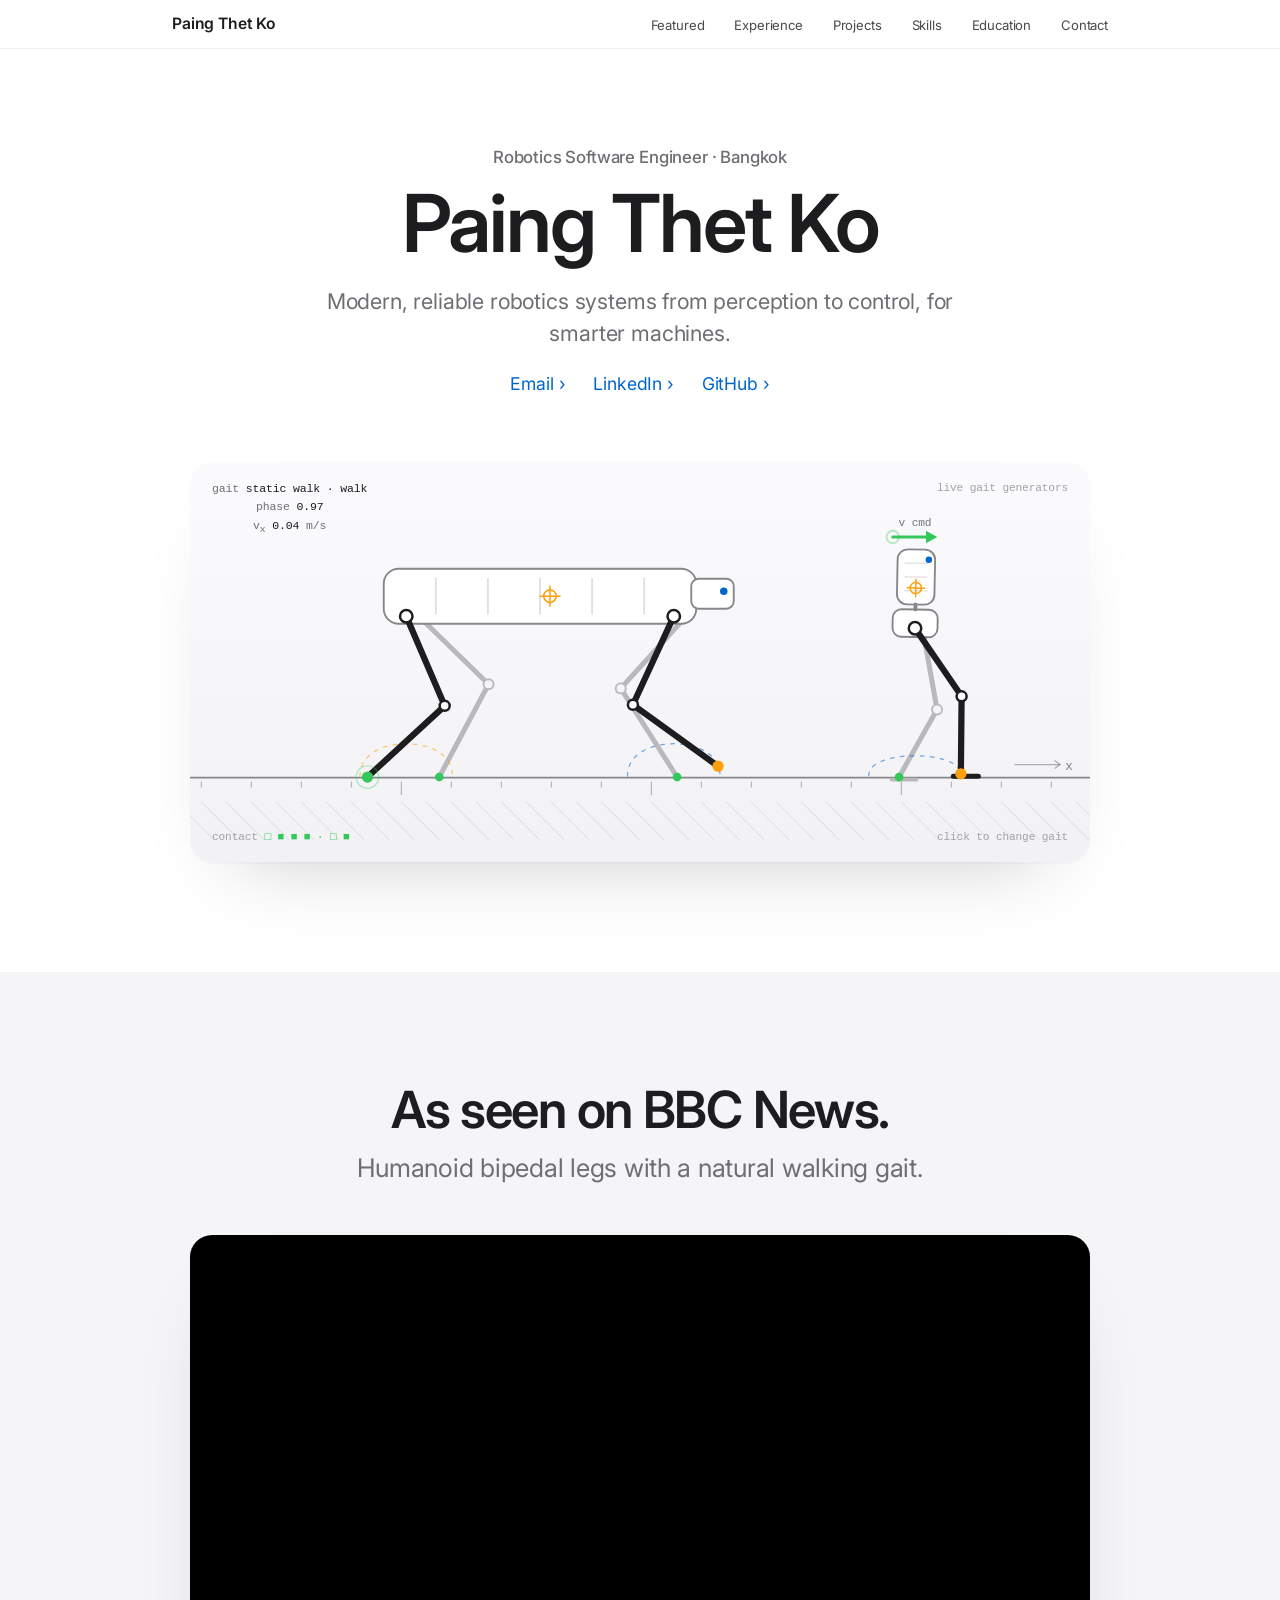
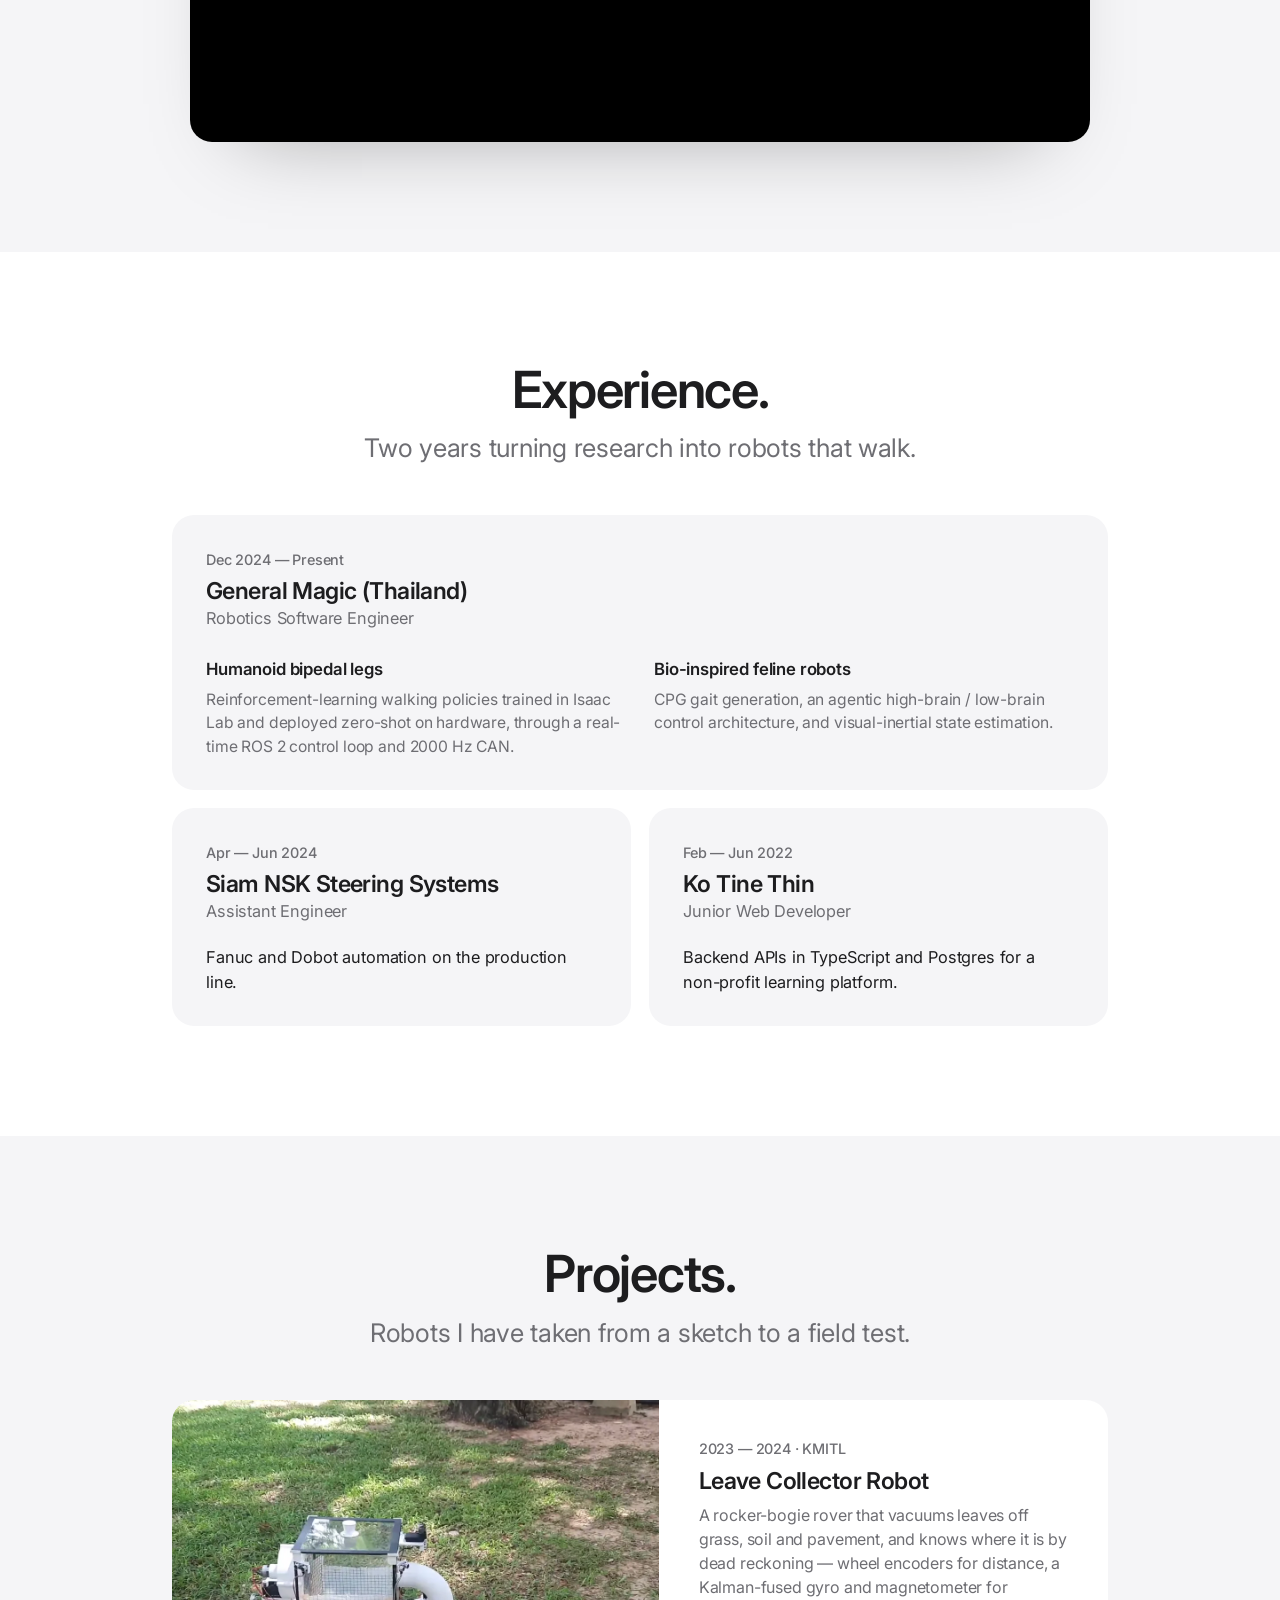
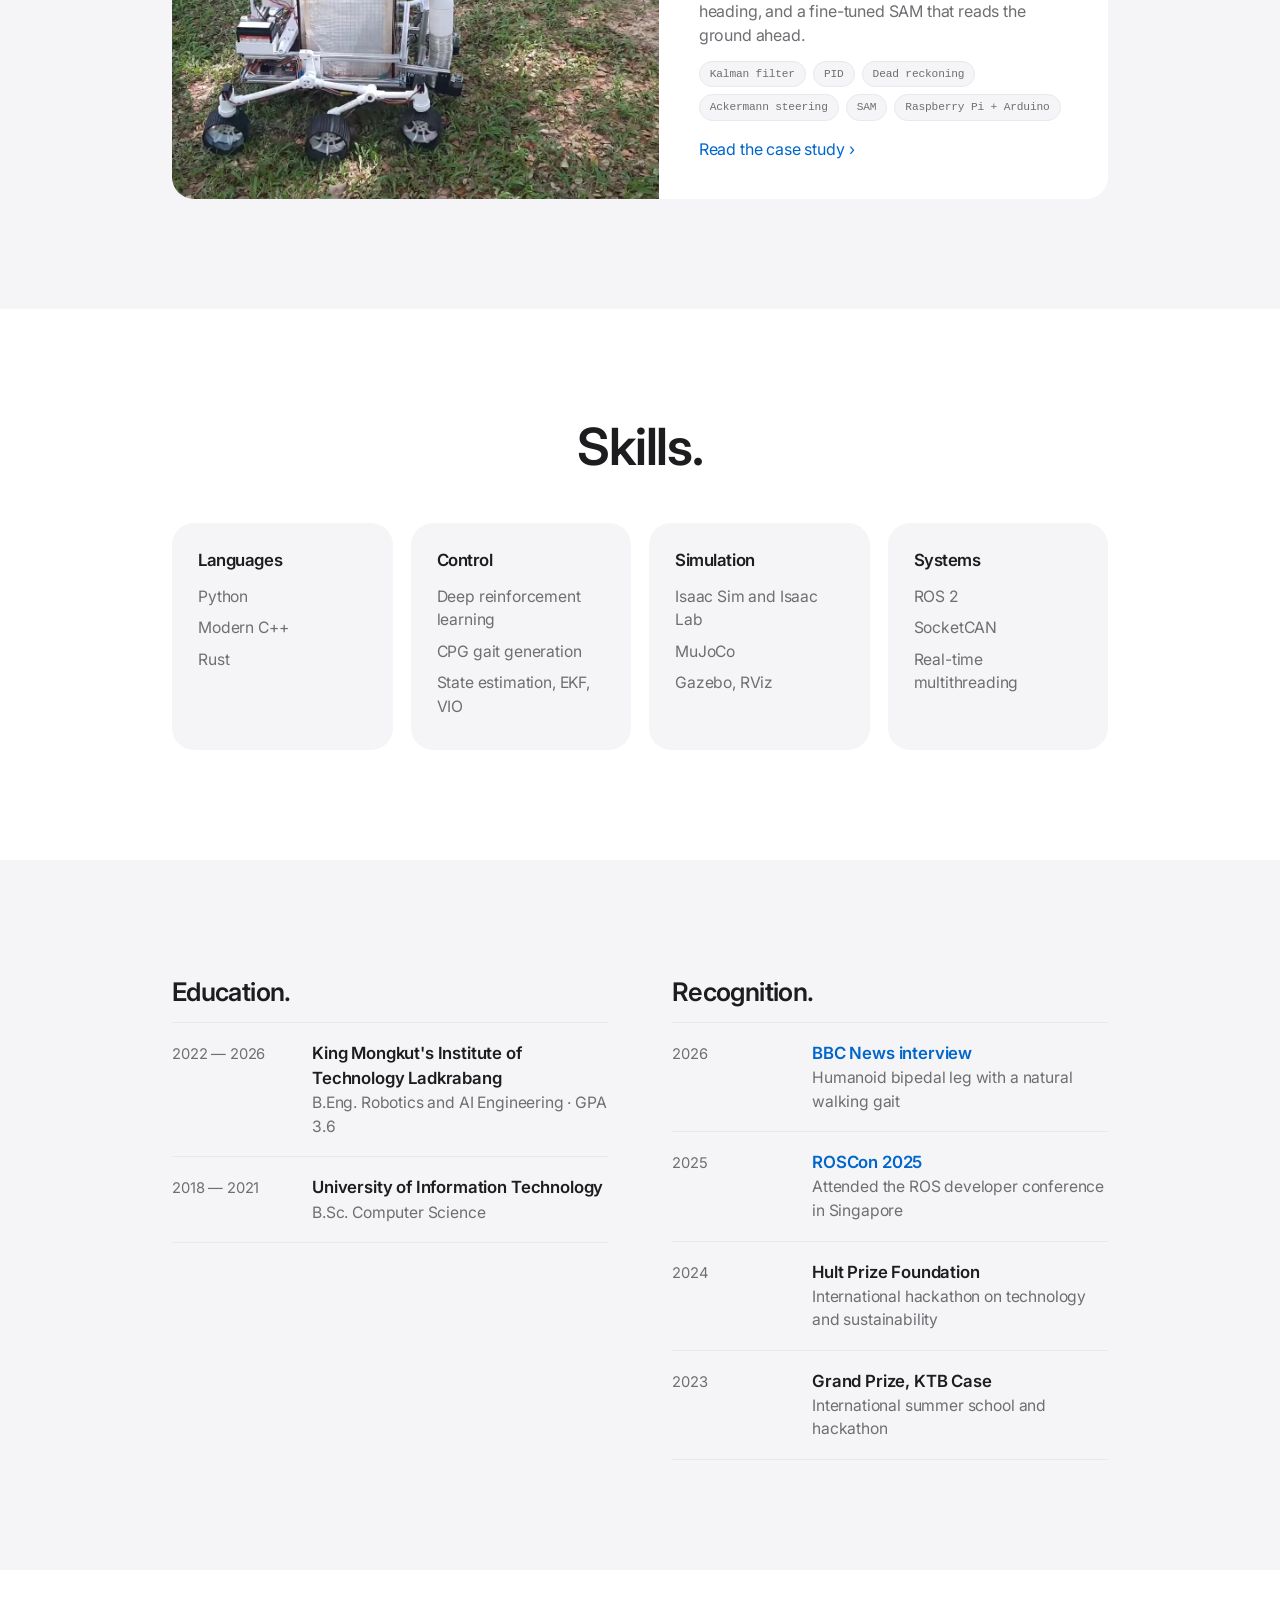
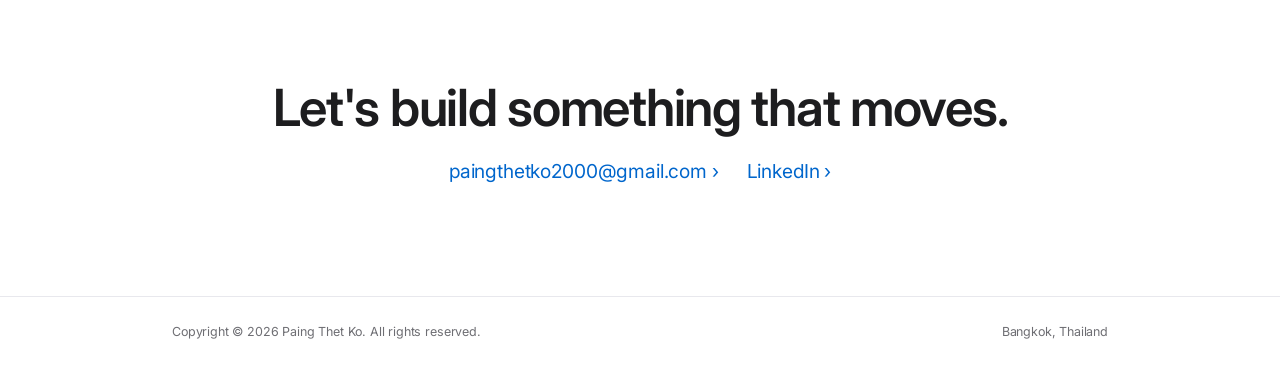
==== index.html @ f41114d0 "Projects: add the section and the Leave Collector Robot case study A new Projects section on the hom" ====
<!DOCTYPE html>
<html lang="en">
<head>
<meta charset="utf-8">
<meta name="viewport" content="width=device-width,initial-scale=1">
<title>Paing Thet Ko · Robotics Software Engineer</title>
<meta name="description" content="Paing Thet Ko, robotics software engineer in Bangkok. Reinforcement-learning and CPG locomotion, real-time control, state estimation.">
<meta property="og:title" content="Paing Thet Ko · Robotics Software Engineer">
<meta property="og:description" content="Modern, reliable robotics systems from perception to control.">
<meta property="og:type" content="website">
<meta property="og:url" content="https://ptkoo.github.io/">
<link rel="icon" href="data:image/svg+xml,%3Csvg%20xmlns='http://www.w3.org/2000/svg'%20viewBox='0%200%2032%2032'%3E%3Crect%20width='32'%20height='32'%20rx='8'%20fill='%231d1d1f'/%3E%3Ccircle%20cx='16'%20cy='4.5'%20r='1.6'%20fill='%23fff'/%3E%3Crect%20x='15.2'%20y='5.5'%20width='1.6'%20height='3.5'%20fill='%23fff'/%3E%3Crect%20x='7'%20y='9'%20width='18'%20height='15'%20rx='4.5'%20fill='%23fff'/%3E%3Crect%20x='3.5'%20y='13.5'%20width='2.6'%20height='6'%20rx='1.3'%20fill='%23fff'/%3E%3Crect%20x='25.9'%20y='13.5'%20width='2.6'%20height='6'%20rx='1.3'%20fill='%23fff'/%3E%3Ccircle%20cx='12.5'%20cy='15.5'%20r='2.1'%20fill='%231d1d1f'/%3E%3Ccircle%20cx='19.5'%20cy='15.5'%20r='2.1'%20fill='%231d1d1f'/%3E%3Crect%20x='12'%20y='19.6'%20width='8'%20height='1.7'%20rx='.85'%20fill='%231d1d1f'/%3E%3C/svg%3E">
<link rel="preconnect" href="https://fonts.googleapis.com">
<link rel="preconnect" href="https://fonts.gstatic.com" crossorigin>
<link href="https://fonts.googleapis.com/css2?family=Inter:wght@400;500;600;700&display=swap" rel="stylesheet">
<link rel="stylesheet" href="style.css">
</head>
<body>

<nav class="nav">
  <div class="wrap">
    <a class="brand" href="#top">Paing Thet Ko</a>
    <ul>
      <li><a href="#featured">Featured</a></li>
      <li><a href="#experience">Experience</a></li>
      <li><a href="#projects">Projects</a></li>
      <li><a href="#skills">Skills</a></li>
      <li><a href="#education">Education</a></li>
      <li><a href="#contact">Contact</a></li>
    </ul>
  </div>
</nav>

<header class="hero center" id="top">
  <div class="wrap">
    <div class="kicker">Robotics Software Engineer · Bangkok</div>
    <h1 class="h-xl">Paing Thet Ko</h1>
    <p class="lede">Modern, reliable robotics systems from perception to control, for smarter machines.</p>
    <div class="links">
      <a href="mailto:paingthetko2000@gmail.com">Email</a>
      <a href="https://www.linkedin.com/in/paing-thet-ko" target="_blank" rel="noopener">LinkedIn</a>
      <a href="https://github.com/ptkoo" target="_blank" rel="noopener">GitHub</a>
    </div>
    <div class="rig" aria-label="Animated planar quadruped and biped walking side by side, driven by a live inverse-kinematics gait generator">
      <canvas id="rig" width="900" height="400"></canvas>
      <div class="hud"><div>gait <b id="hud-gait">static walk · walk</b></div><div>phase <b id="hud-phase">0.00</b></div><div>v<sub>x</sub> <b id="hud-v">0.00</b> m/s</div></div>
      <div class="tag">live gait generators</div>
      <div class="foot"><span>contact <b id="hud-contact">■ ■ ■ ■  ·  ■ ■</b></span><span>click to change gait</span></div>
    </div>
    <div class="after"></div>
  </div>
</header>

<section class="band center" id="featured">
  <div class="wrap">
    <h2 class="h-l reveal">As seen on BBC News.</h2>
    <p class="sub reveal">Humanoid bipedal legs with a natural walking gait.</p>
    <div class="video reveal">
      <iframe src="https://www.youtube-nocookie.com/embed/EfcVGRQ28v8" title="BBC News Burmese: the young Myanmar engineers building humanoid robot legs" loading="lazy" allow="accelerometer; autoplay; clipboard-write; encrypted-media; gyroscope; picture-in-picture; web-share" referrerpolicy="strict-origin-when-cross-origin" allowfullscreen></iframe>
    </div>
  </div>
</section>

<section id="experience">
  <div class="wrap">
    <div class="center">
      <h2 class="h-l reveal">Experience.</h2>
      <p class="sub reveal">Two years turning research into robots that walk.</p>
    </div>
    <div class="cards">
      <article class="card wide reveal">
        <div class="when">Dec 2024 — Present</div>
        <h3>General Magic (Thailand)</h3>
        <div class="role">Robotics Software Engineer</div>
        <div class="body two" style="margin-top:26px">
          <div>
            <h4>Humanoid bipedal legs</h4>
            <p>Reinforcement-learning walking policies trained in Isaac Lab and deployed zero-shot on hardware, through a real-time ROS 2 control loop and 2000 Hz CAN.</p>
          </div>
          <div>
            <h4>Bio-inspired feline robots</h4>
            <p>CPG gait generation, an agentic high-brain / low-brain control architecture, and visual-inertial state estimation.</p>
          </div>
        </div>
      </article>
      <article class="card reveal">
        <div class="when">Apr — Jun 2024</div>
        <h3>Siam NSK Steering Systems</h3>
        <div class="role">Assistant Engineer</div>
        <div class="body"><p>Fanuc and Dobot automation on the production line.</p></div>
      </article>
      <article class="card reveal">
        <div class="when">Feb — Jun 2022</div>
        <h3>Ko Tine Thin</h3>
        <div class="role">Junior Web Developer</div>
        <div class="body"><p>Backend APIs in TypeScript and Postgres for a non-profit learning platform.</p></div>
      </article>
    </div>
  </div>
</section>

<section class="band" id="projects">
  <div class="wrap">
    <div class="center">
      <h2 class="h-l reveal">Projects.</h2>
      <p class="sub reveal">Robots I have taken from a sketch to a field test.</p>
    </div>
    <div class="projects">
      <a class="pcard wide reveal" href="projects/leave-collector-robot/">
        <div class="pshot">
          <img src="projects/leave-collector-robot/media/rover.webp" width="1600" height="900" loading="lazy" decoding="async" alt="The Leave Collector Robot, a six-wheeled rocker-bogie rover with a vacuum duct and a mesh collection box, driving across grass">
        </div>
        <div class="pbody">
          <div class="when">2023 — 2024 · KMITL</div>
          <h3>Leave Collector Robot</h3>
          <p>A rocker-bogie rover that vacuums leaves off grass, soil and pavement, and knows where it is by dead reckoning — wheel encoders for distance, a Kalman-fused gyro and magnetometer for heading, and a fine-tuned SAM that reads the ground ahead.</p>
          <div class="chips"><span>Kalman filter</span><span>PID</span><span>Dead reckoning</span><span>Ackermann steering</span><span>SAM</span><span>Raspberry Pi + Arduino</span></div>
          <span class="more">Read the case study</span>
        </div>
      </a>
    </div>
  </div>
</section>

<section id="skills">
  <div class="wrap">
    <div class="center">
      <h2 class="h-l reveal">Skills.</h2>
    </div>
    <div class="tiles">
      <div class="tile reveal"><h3>Languages</h3><ul><li>Python</li><li>Modern C++</li><li>Rust</li></ul></div>
      <div class="tile reveal"><h3>Control</h3><ul><li>Deep reinforcement learning</li><li>CPG gait generation</li><li>State estimation, EKF, VIO</li></ul></div>
      <div class="tile reveal"><h3>Simulation</h3><ul><li>Isaac Sim and Isaac Lab</li><li>MuJoCo</li><li>Gazebo, RViz</li></ul></div>
      <div class="tile reveal"><h3>Systems</h3><ul><li>ROS 2</li><li>SocketCAN</li><li>Real-time multithreading</li></ul></div>
    </div>
  </div>
</section>

<section class="band" id="education">
  <div class="wrap">
    <div class="cols">
      <div class="reveal">
        <h2>Education.</h2>
        <div class="list" style="margin-top:16px">
          <div class="item"><div class="when">2022 — 2026</div><div><div class="t">King Mongkut's Institute of Technology Ladkrabang</div><div class="s">B.Eng. Robotics and AI Engineering · GPA 3.6</div></div></div>
          <div class="item"><div class="when">2018 — 2021</div><div><div class="t">University of Information Technology</div><div class="s">B.Sc. Computer Science</div></div></div>
        </div>
      </div>
      <div class="reveal">
        <h2>Recognition.</h2>
        <div class="list" style="margin-top:16px">
          <div class="item"><div class="when">2026</div><div><div class="t"><a href="#featured">BBC News interview</a></div><div class="s">Humanoid bipedal leg with a natural walking gait</div></div></div>
          <div class="item"><div class="when">2025</div><div><div class="t"><a href="https://roscon.ros.org/2025/" target="_blank" rel="noopener">ROSCon 2025</a></div><div class="s">Attended the ROS developer conference in Singapore</div></div></div>
          <div class="item"><div class="when">2024</div><div><div class="t">Hult Prize Foundation</div><div class="s">International hackathon on technology and sustainability</div></div></div>
          <div class="item"><div class="when">2023</div><div><div class="t">Grand Prize, KTB Case</div><div class="s">International summer school and hackathon</div></div></div>
        </div>
      </div>
    </div>
  </div>
</section>

<section class="center contact" id="contact">
  <div class="wrap">
    <h2 class="h-l reveal">Let's build something that moves.</h2>
    <div class="links reveal">
      <a href="mailto:paingthetko2000@gmail.com">paingthetko2000@gmail.com</a>
      <a href="https://www.linkedin.com/in/paing-thet-ko" target="_blank" rel="noopener">LinkedIn</a>
    </div>
  </div>
</section>

<footer>
  <div class="wrap">
    <span>Copyright © <span id="year"></span> Paing Thet Ko. All rights reserved.</span>
    <span>Bangkok, Thailand</span>
  </div>
</footer>

<script src="main.js" defer></script>
</body>
</html>
---- style.css ----
:root{
  --bg:#ffffff;--band:#f5f5f7;--card:#ffffff;--card-2:#f5f5f7;--line:#e8e8ed;
  --text:#1d1d1f;--muted:#6e6e73;--dim:#a1a1a6;--blue:#0066cc;--ok:#34c759;--orange:#ff9f0a;
  --font:-apple-system,BlinkMacSystemFont,"SF Pro Display","SF Pro Text","Inter",system-ui,"Segoe UI",Roboto,Helvetica,Arial,sans-serif;
  --mono:ui-monospace,"SF Mono",SFMono-Regular,Menlo,Consolas,monospace;
  --max:980px;--r:22px;
}
*{box-sizing:border-box}
html{scroll-behavior:smooth}
body{margin:0;background:var(--bg);color:var(--text);font-family:var(--font);line-height:1.5;-webkit-font-smoothing:antialiased;letter-spacing:-.01em}
a{color:inherit;text-decoration:none}
.wrap{max-width:var(--max);margin:0 auto;padding:0 22px}
h1,h2,h3{margin:0;font-weight:600;letter-spacing:-.025em;line-height:1.08}
p{margin:0}
.center{text-align:center}
.h-xl{font-size:clamp(2.2rem,10.5vw,5rem);white-space:nowrap}
.h-l{font-size:clamp(2rem,4.5vw,3.2rem)}
.sub{font-size:clamp(1.15rem,2vw,1.6rem);color:var(--muted);font-weight:400;margin-top:12px;letter-spacing:-.01em}
.links{display:flex;gap:28px;justify-content:center;flex-wrap:wrap;margin-top:22px}
.links a{color:var(--blue);font-size:1.1rem}
.links a::after{content:" ›";}
.links a:hover{text-decoration:underline}
section{padding:110px 0}
section.band{background:var(--band)}
@media(max-width:700px){section{padding:76px 0}}

/* nav */
.nav{position:sticky;top:0;z-index:20;backdrop-filter:saturate(180%) blur(20px);background:rgba(255,255,255,.72);border-bottom:1px solid rgba(0,0,0,.06)}
.nav .wrap{display:flex;align-items:center;justify-content:space-between;height:48px}
.brand{font-weight:600;font-size:.98rem;white-space:nowrap}
.nav ul{display:flex;gap:30px;list-style:none;margin:0;padding:0}
.nav li a{font-size:.82rem;color:var(--text);opacity:.8}
.nav li a:hover{opacity:1}
@media(max-width:700px){.nav ul{display:none}}

/* hero */
.hero{padding:96px 0 0}
.hero .kicker{color:var(--muted);font-size:1.05rem;font-weight:500;margin-bottom:10px}
.hero .lede{max-width:40rem;margin:18px auto 0;font-size:clamp(1.05rem,1.8vw,1.35rem);color:var(--muted)}
.rig{position:relative;margin:64px auto 0;max-width:900px;border-radius:var(--r);background:linear-gradient(180deg,#fbfbfd,#f2f2f5);overflow:hidden;box-shadow:0 2px 0 rgba(0,0,0,.02),0 40px 80px -50px rgba(0,0,0,.25)}
.rig canvas{display:block;width:100%;height:auto}
.rig .hud{position:absolute;left:22px;top:18px;font-family:var(--mono);font-size:.72rem;color:var(--muted);line-height:1.6}
.rig .hud b{color:var(--text);font-weight:500}
.rig .tag{position:absolute;right:22px;top:18px;font-family:var(--mono);font-size:.7rem;color:var(--dim)}
.rig .foot{position:absolute;left:22px;bottom:16px;right:22px;display:flex;justify-content:space-between;font-family:var(--mono);font-size:.7rem;color:var(--dim)}
.rig .foot span b{color:var(--ok);font-weight:500}
.hero .after{padding-bottom:110px}

/* video */
.video{position:relative;aspect-ratio:16/9;border-radius:var(--r);overflow:hidden;background:#000;margin:48px auto 0;max-width:900px;box-shadow:0 40px 80px -50px rgba(0,0,0,.35)}
.video iframe{position:absolute;inset:0;width:100%;height:100%;border:0}

/* cards */
.cards{display:grid;grid-template-columns:1fr 1fr;gap:18px;margin-top:48px}
@media(max-width:760px){.cards{grid-template-columns:1fr}}
.card{background:var(--card-2);border-radius:var(--r);padding:34px 34px 32px;display:flex;flex-direction:column}
.band .card{background:var(--card)}
.card.wide{grid-column:1/-1}
.card .when{color:var(--muted);font-size:.9rem;font-weight:500}
.card h3{font-size:1.45rem;margin-top:8px}
.card .role{color:var(--muted);font-size:1.02rem;margin-top:2px}
.card .body{margin-top:22px;color:var(--text);font-size:1.02rem}
.card .body p{margin:0}
.card .body p b{font-weight:600}
.two{display:grid;grid-template-columns:1fr 1fr;gap:28px}
@media(max-width:760px){.two{grid-template-columns:1fr}}
.two h4{margin:0 0 6px;font-size:1.05rem;font-weight:600}
.two p{color:var(--muted);font-size:.98rem}

/* skills */
.tiles{display:grid;grid-template-columns:repeat(4,1fr);gap:18px;margin-top:48px}
@media(max-width:900px){.tiles{grid-template-columns:repeat(2,1fr)}}
@media(max-width:520px){.tiles{grid-template-columns:1fr}}
.tile{background:var(--card-2);border-radius:var(--r);padding:28px 26px}
.band .tile{background:var(--card)}
.tile h3{font-size:1.05rem;margin-bottom:12px}
.tile ul{list-style:none;margin:0;padding:0;color:var(--muted);font-size:.98rem}
.tile li{padding:4px 0}

/* simple list */
.list{max-width:760px;margin:40px auto 0}
.item{display:grid;grid-template-columns:120px 1fr;gap:20px;padding:18px 0;border-top:1px solid var(--line);align-items:baseline}
.item:last-child{border-bottom:1px solid var(--line)}
@media(max-width:520px){.item{grid-template-columns:1fr;gap:2px}}
.item .when{color:var(--muted);font-size:.92rem}
.item .t{font-weight:600;font-size:1.05rem}
.item .s{color:var(--muted);font-size:.98rem}
.item a{color:var(--blue)}
.item a:hover{text-decoration:underline}
.cols{display:grid;grid-template-columns:1fr 1fr;gap:64px;margin-top:8px}
@media(max-width:760px){.cols{grid-template-columns:1fr;gap:40px}}
.cols h2{font-size:1.6rem;margin-bottom:8px}

/* contact / footer */
.contact .links a{font-size:1.2rem}
footer{padding:26px 0 40px;color:var(--muted);font-size:.78rem;border-top:1px solid var(--line)}
footer .wrap{display:flex;justify-content:space-between;flex-wrap:wrap;gap:10px}

.reveal{opacity:0;transform:translateY(16px);transition:opacity .7s cubic-bezier(.2,.7,.2,1),transform .7s cubic-bezier(.2,.7,.2,1)}
.reveal.in{opacity:1;transform:none}
@media(prefers-reduced-motion:reduce){.reveal{opacity:1;transform:none;transition:none}html{scroll-behavior:auto}}
@media(max-width:600px){.rig .hud,.rig .tag,.rig .foot{display:none}}

/* projects (home) */
.projects{display:grid;grid-template-columns:repeat(auto-fit,minmax(300px,1fr));gap:18px;margin-top:48px}
.pcard{background:var(--card-2);border-radius:var(--r);overflow:hidden;display:flex;flex-direction:column;transition:transform .35s cubic-bezier(.2,.7,.2,1),box-shadow .35s cubic-bezier(.2,.7,.2,1)}
.band .pcard{background:var(--card)}
.pcard:hover{transform:translateY(-3px);box-shadow:0 30px 60px -42px rgba(0,0,0,.4)}
.pcard.wide{grid-column:1/-1}
.pshot{background:#e9e9ee;overflow:hidden;flex:0 0 auto}
.pshot img{display:block;width:100%;height:auto;aspect-ratio:16/9;object-fit:cover}
.pbody{padding:30px 32px 32px;display:flex;flex-direction:column;justify-content:center;gap:9px}
.pbody .when{color:var(--muted);font-size:.9rem;font-weight:500}
.pbody h3{font-size:1.45rem}
.pbody p{color:var(--muted);font-size:1rem}
@media(min-width:820px){
  .pcard.wide{flex-direction:row;align-items:stretch}
  .pcard.wide .pshot{width:52%}
  .pcard.wide .pshot img{height:100%;aspect-ratio:auto}
  .pcard.wide .pbody{padding:38px 40px}
}
.chips{display:flex;flex-wrap:wrap;gap:7px;margin-top:5px}
.chips span{font-family:var(--mono);font-size:.7rem;color:var(--muted);border:1px solid var(--line);border-radius:100px;padding:4px 10px;background:var(--bg)}
.band .chips span{background:var(--band)}
.more{color:var(--blue);font-size:1rem;margin-top:7px}
.more::after{content:" ›"}
.pcard:hover .more{text-decoration:underline}

/* case study */
.crumb{color:var(--muted);font-size:.9rem;font-weight:500}
.crumb::before{content:"‹ "}
.crumb:hover{color:var(--blue)}
.h-title{font-size:clamp(2rem,6.4vw,4rem);margin-top:12px}
.meta{display:flex;gap:10px 26px;justify-content:center;flex-wrap:wrap;margin-top:26px;color:var(--muted);font-size:.95rem}
.shot{margin:56px auto 0;max-width:900px;border-radius:var(--r);overflow:hidden;background:var(--band);box-shadow:0 2px 0 rgba(0,0,0,.02),0 40px 80px -50px rgba(0,0,0,.3)}
.shot img{display:block;width:100%;height:auto}
.stats{display:grid;grid-template-columns:repeat(4,1fr);gap:18px;margin-top:48px}
@media(max-width:820px){.stats{grid-template-columns:repeat(2,1fr)}}
.stat{background:var(--card-2);border-radius:var(--r);padding:26px 22px;text-align:center}
.band .stat{background:var(--card)}
.stat b{display:block;font-size:clamp(1.45rem,3vw,2rem);font-weight:600;letter-spacing:-.03em}
.stat span{display:block;color:var(--muted);font-size:.88rem;margin-top:6px}

.prose{max-width:680px;margin:0 auto}
.prose p{color:var(--muted);font-size:1.06rem;margin-top:14px}
.prose p b{color:var(--text);font-weight:600}
.prose ul{color:var(--muted);font-size:1.06rem;margin:14px 0 0;padding-left:1.15em}
.prose li{padding:3px 0}
.prose code{font-family:var(--mono);font-size:.86em;background:var(--band);border-radius:6px;padding:2px 6px;color:var(--text)}
.band .prose code{background:var(--bg)}
.block{margin-top:72px}
.block.first{margin-top:0}
.block h3{font-size:1.55rem}
.eyebrow{font-family:var(--mono);font-size:.72rem;color:var(--dim);text-transform:uppercase;letter-spacing:.08em;margin-bottom:10px}

figure{margin:32px 0 0}
figure img{display:block;width:100%;height:auto;border-radius:14px;background:#fff;border:1px solid var(--line)}
figcaption{color:var(--dim);font-size:.85rem;margin-top:10px;text-align:center}
.figs{display:grid;grid-template-columns:1fr 1fr;gap:22px;align-items:start}
@media(max-width:620px){.figs{grid-template-columns:1fr}}
.wide-fig{max-width:880px;margin-left:auto;margin-right:auto}

.spec{max-width:760px;margin:44px auto 0}
.spec .row{display:grid;grid-template-columns:210px 1fr;gap:20px;padding:15px 0;border-top:1px solid var(--line);align-items:baseline}
.spec .row:last-child{border-bottom:1px solid var(--line)}
@media(max-width:560px){.spec .row{grid-template-columns:1fr;gap:3px}}
.spec dt{color:var(--muted);font-size:.92rem;margin:0}
.spec dd{margin:0;font-size:1rem}
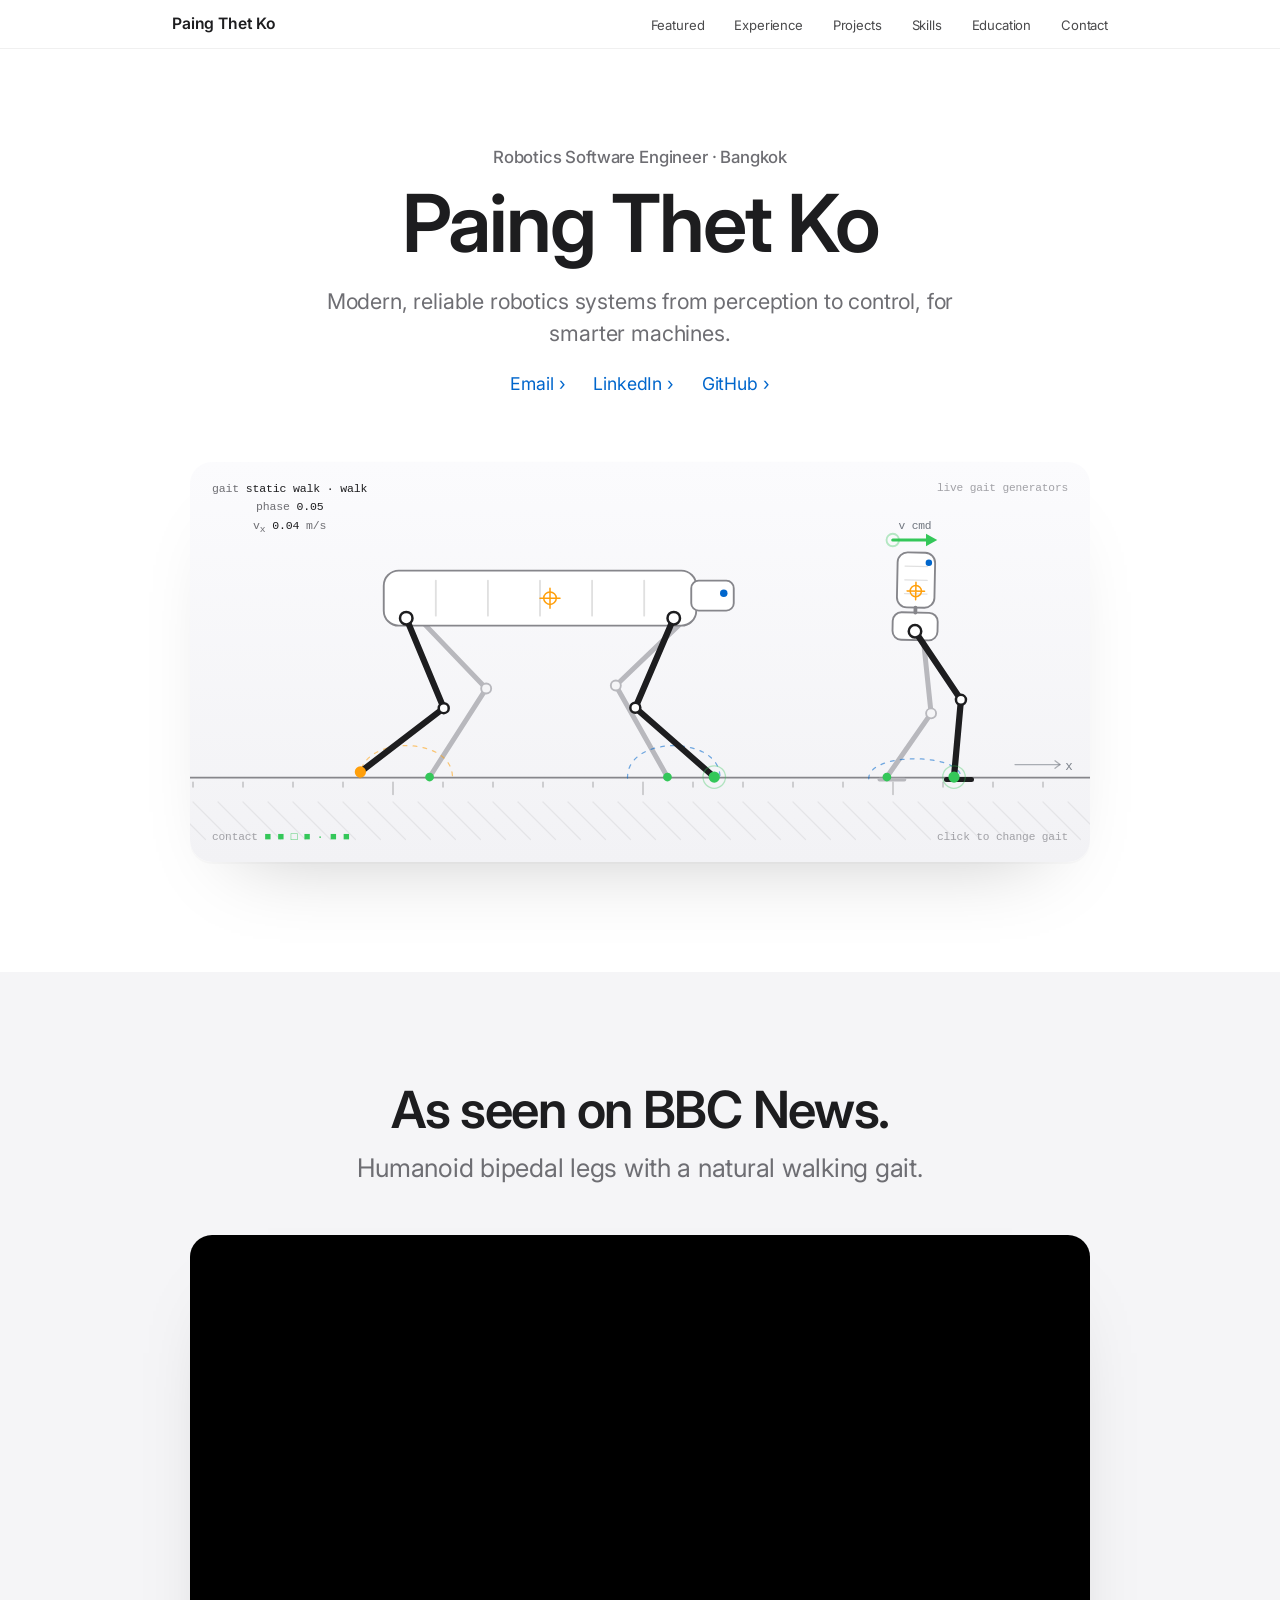
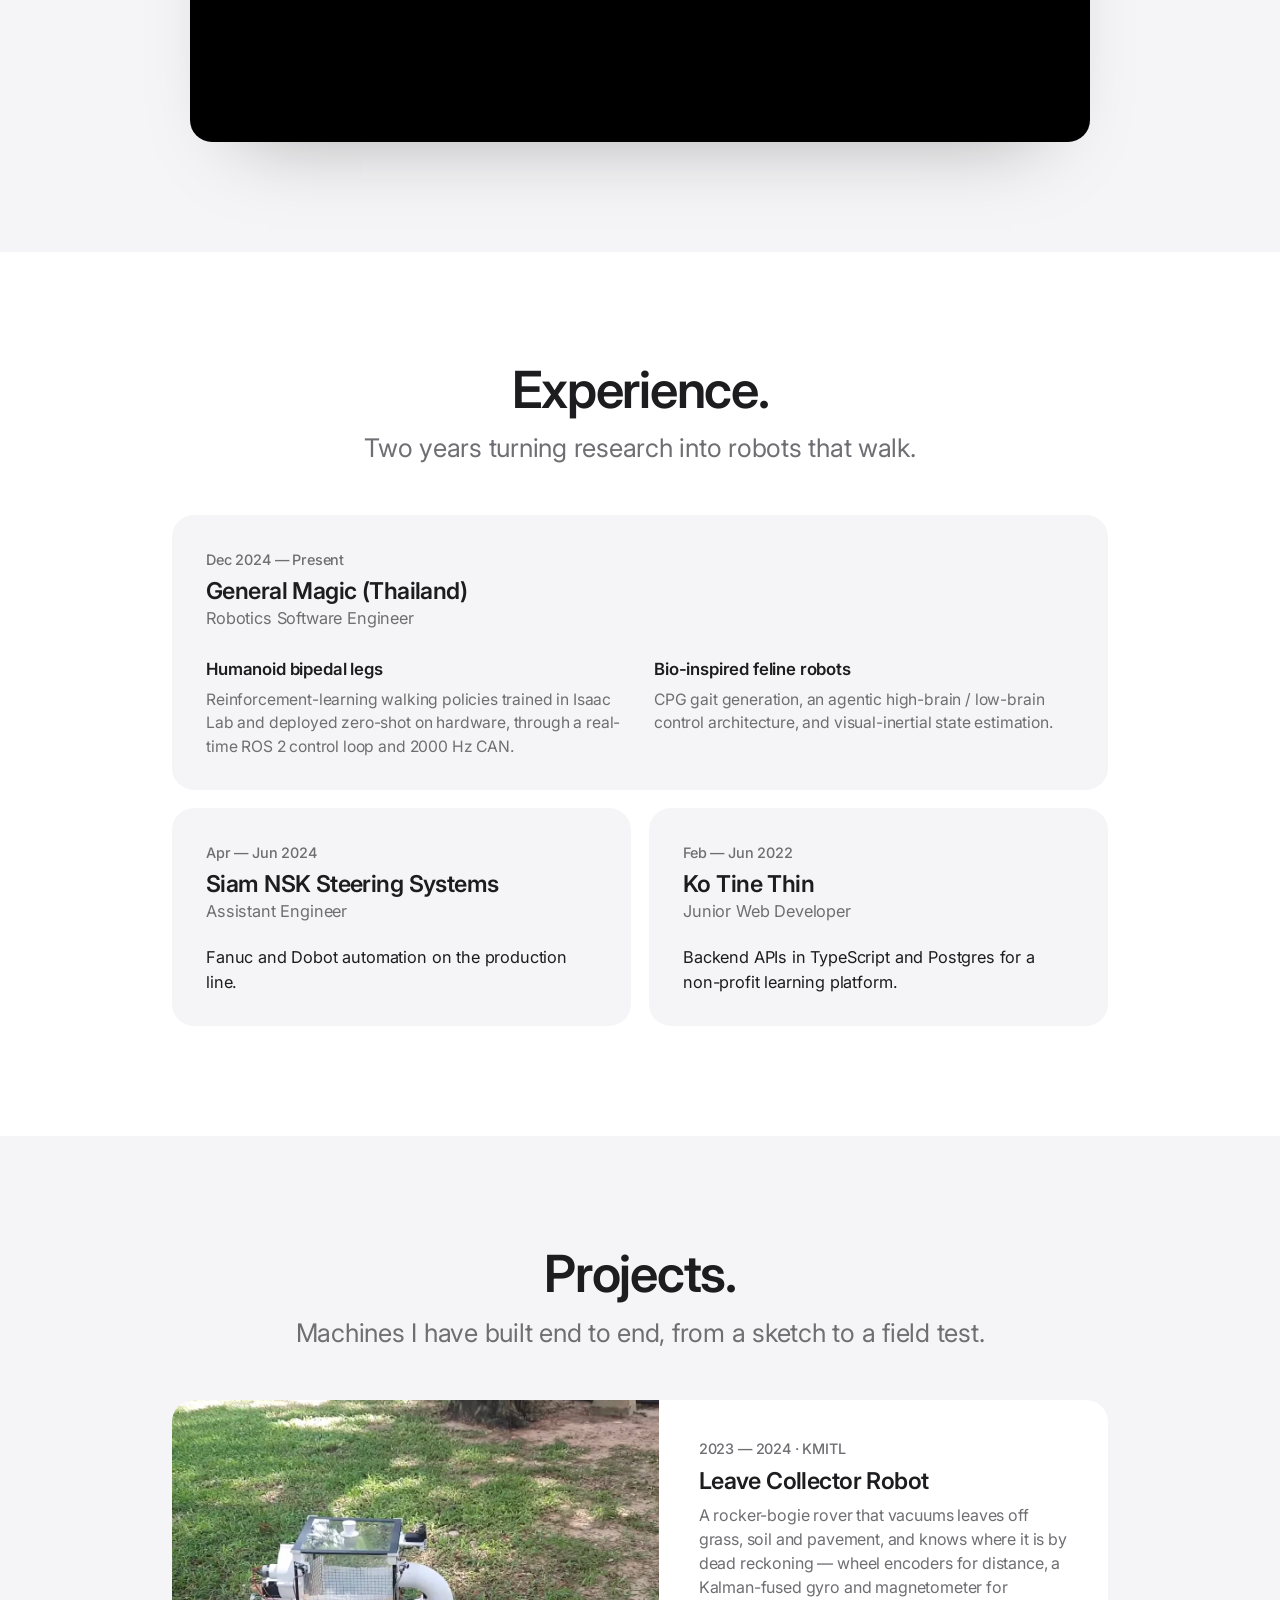
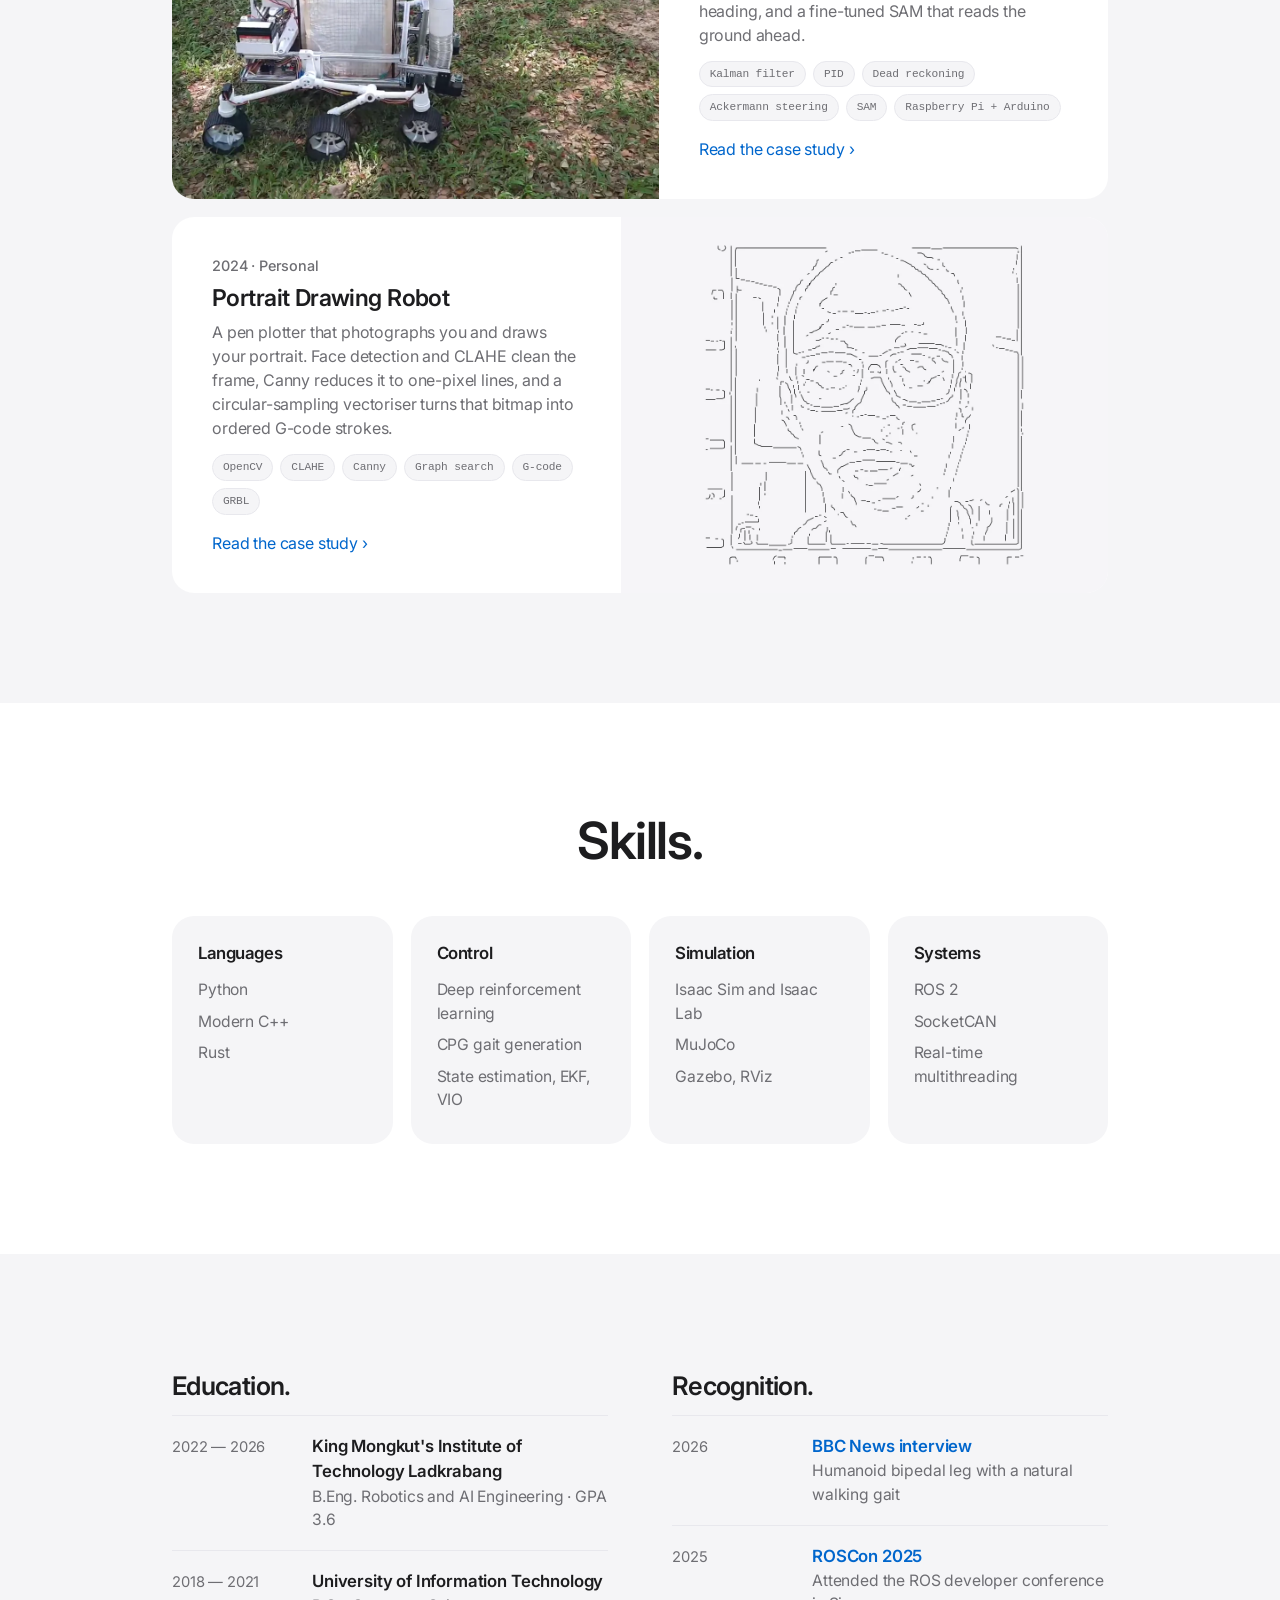
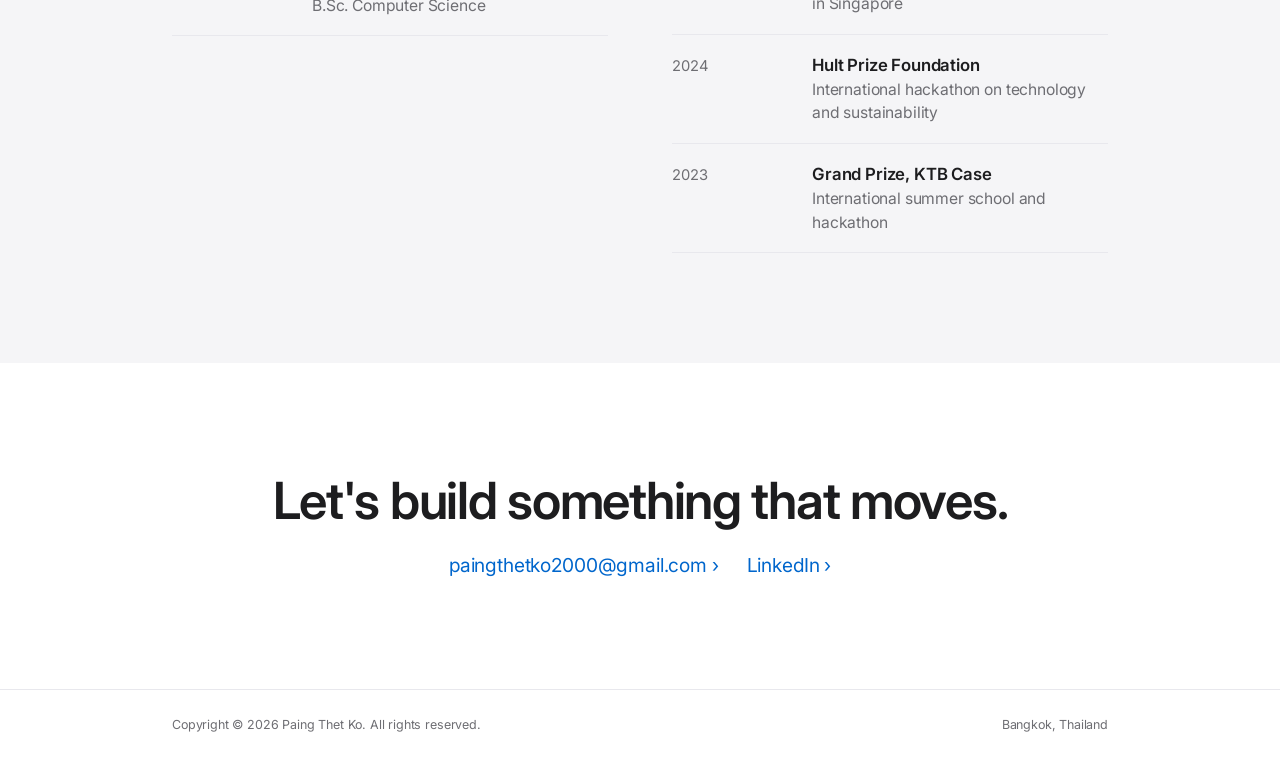
==== commit bd1a7098: "Projects: add the Portrait Drawing Robot, and follow both videos to the new channel A second case st" ====
--- a/index.html
+++ b/index.html
@@ -103,7 +103,7 @@
   <div class="wrap">
     <div class="center">
       <h2 class="h-l reveal">Projects.</h2>
-      <p class="sub reveal">Robots I have taken from a sketch to a field test.</p>
+      <p class="sub reveal">Machines I have built end to end, from a sketch to a field test.</p>
     </div>
     <div class="projects">
       <a class="pcard wide reveal" href="projects/leave-collector-robot/">
@@ -115,6 +115,18 @@
           <h3>Leave Collector Robot</h3>
           <p>A rocker-bogie rover that vacuums leaves off grass, soil and pavement, and knows where it is by dead reckoning — wheel encoders for distance, a Kalman-fused gyro and magnetometer for heading, and a fine-tuned SAM that reads the ground ahead.</p>
           <div class="chips"><span>Kalman filter</span><span>PID</span><span>Dead reckoning</span><span>Ackermann steering</span><span>SAM</span><span>Raspberry Pi + Arduino</span></div>
+          <span class="more">Read the case study</span>
+        </div>
+      </a>
+      <a class="pcard wide flip reveal" href="projects/portrait-drawing-robot/">
+        <div class="pshot">
+          <img src="projects/portrait-drawing-robot/media/card.webp" width="1600" height="900" loading="lazy" decoding="async" alt="A portrait reduced to thin black contour strokes, the line drawing a pen plotter produces from a photograph">
+        </div>
+        <div class="pbody">
+          <div class="when">2024 · Personal</div>
+          <h3>Portrait Drawing Robot</h3>
+          <p>A pen plotter that photographs you and draws your portrait. Face detection and CLAHE clean the frame, Canny reduces it to one-pixel lines, and a circular-sampling vectoriser turns that bitmap into ordered G-code strokes.</p>
+          <div class="chips"><span>OpenCV</span><span>CLAHE</span><span>Canny</span><span>Graph search</span><span>G-code</span><span>GRBL</span></div>
           <span class="more">Read the case study</span>
         </div>
       </a>
--- a/style.css
+++ b/style.css
@@ -118,6 +118,7 @@
   .pcard.wide .pshot{width:52%}
   .pcard.wide .pshot img{height:100%;aspect-ratio:auto}
   .pcard.wide .pbody{padding:38px 40px}
+  .pcard.wide.flip{flex-direction:row-reverse}
 }
 .chips{display:flex;flex-wrap:wrap;gap:7px;margin-top:5px}
 .chips span{font-family:var(--mono);font-size:.7rem;color:var(--muted);border:1px solid var(--line);border-radius:100px;padding:4px 10px;background:var(--bg)}
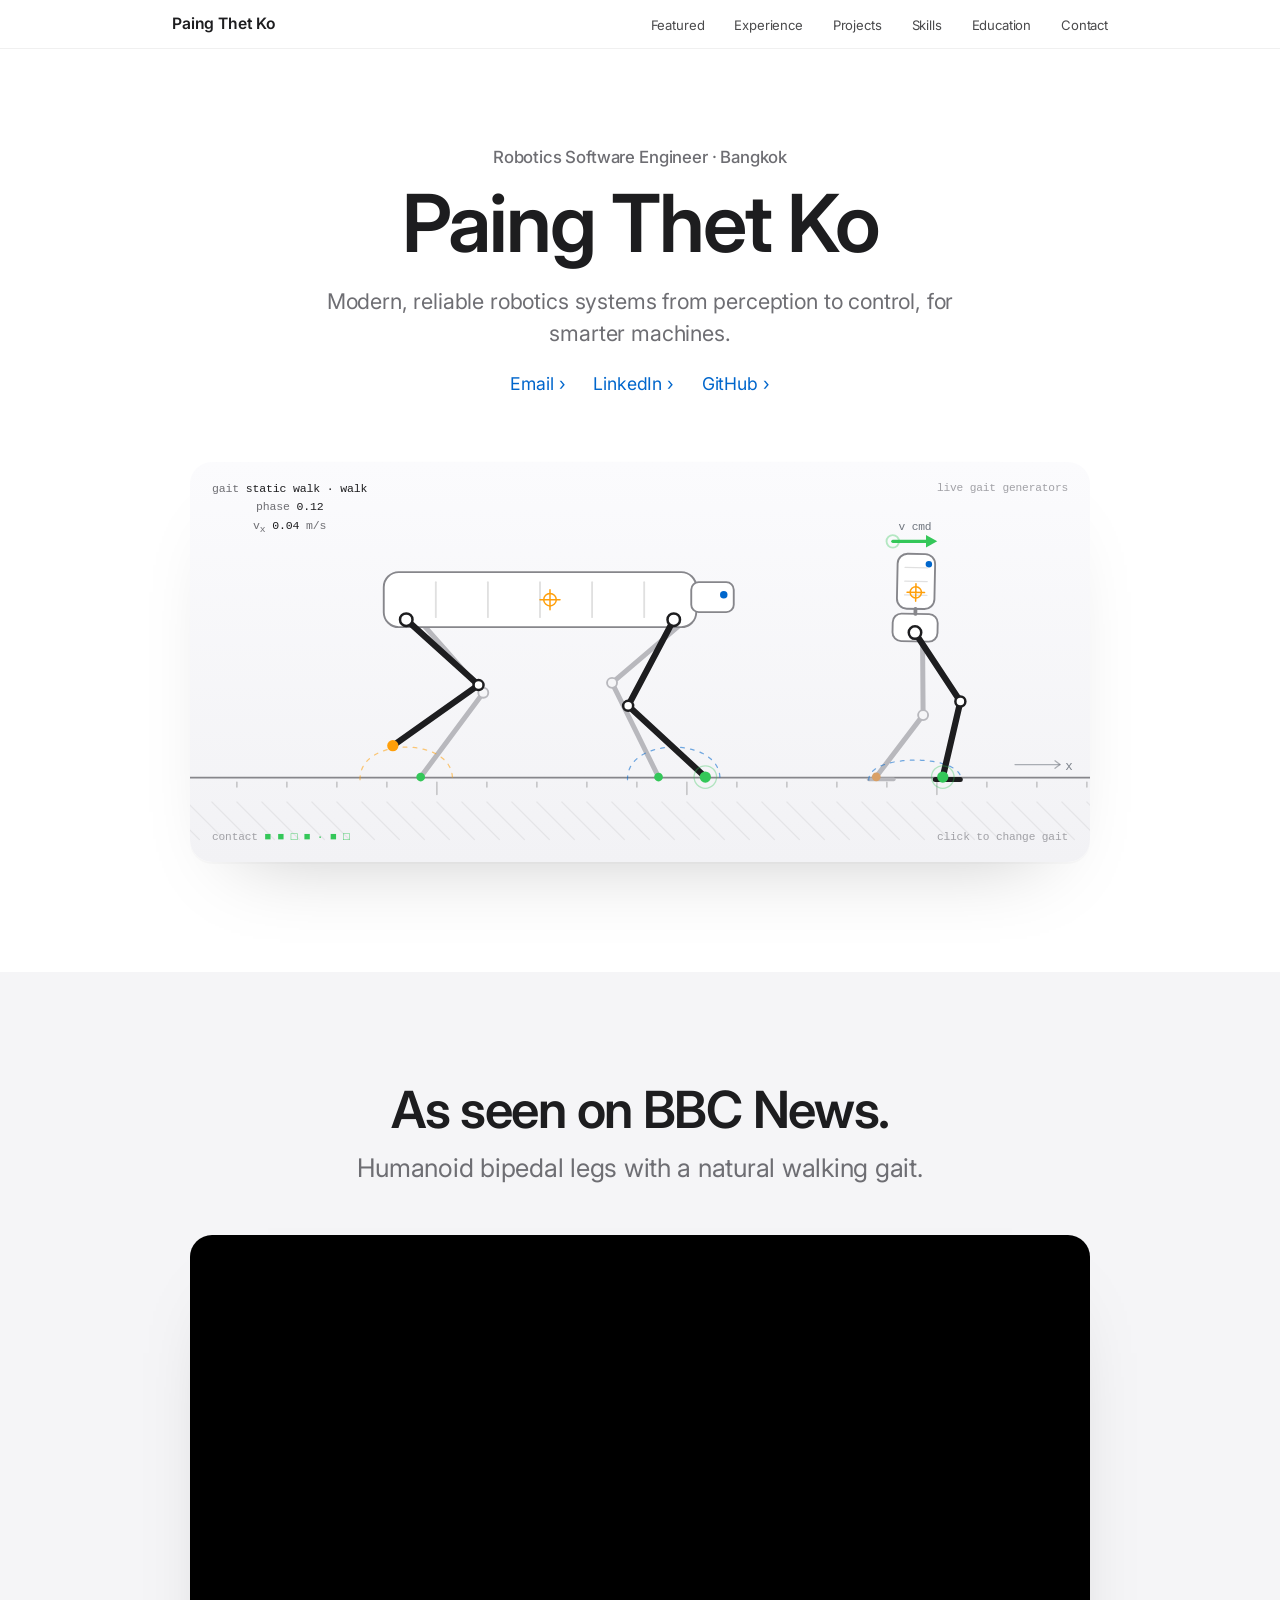
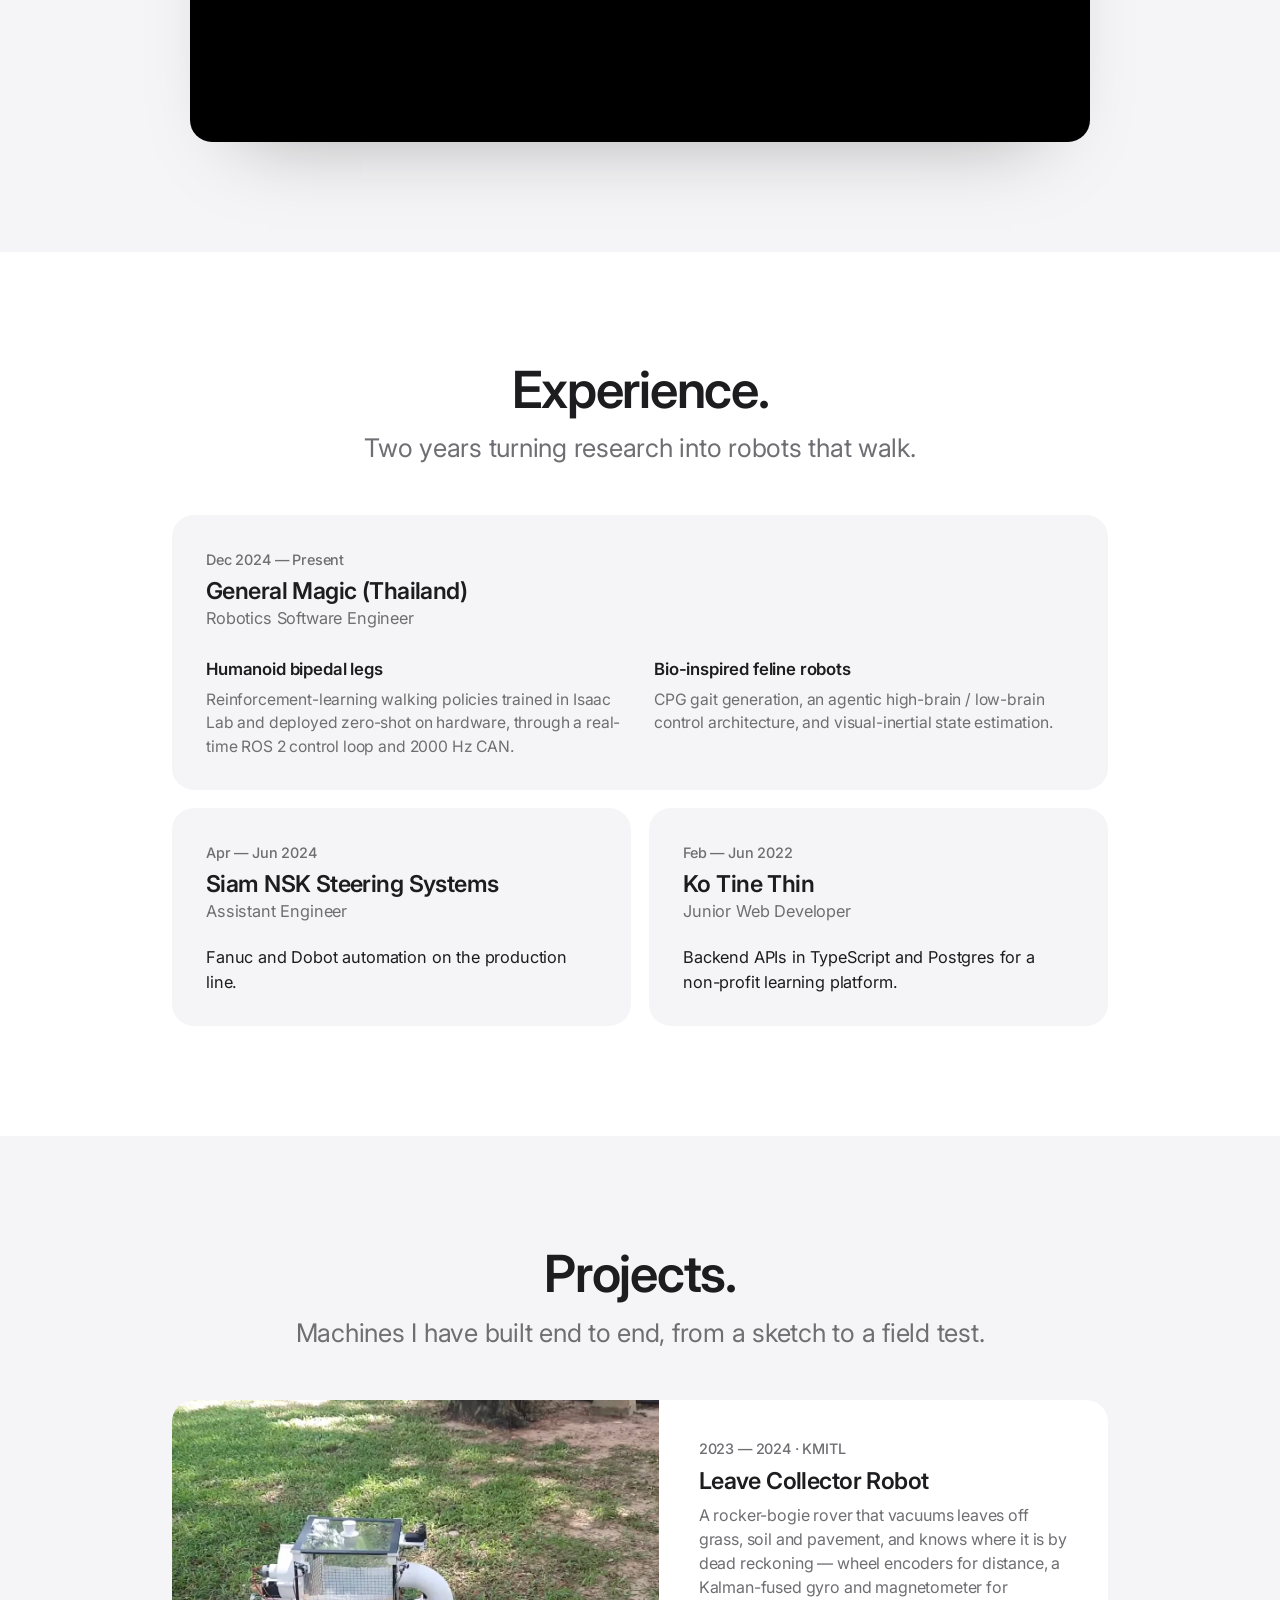
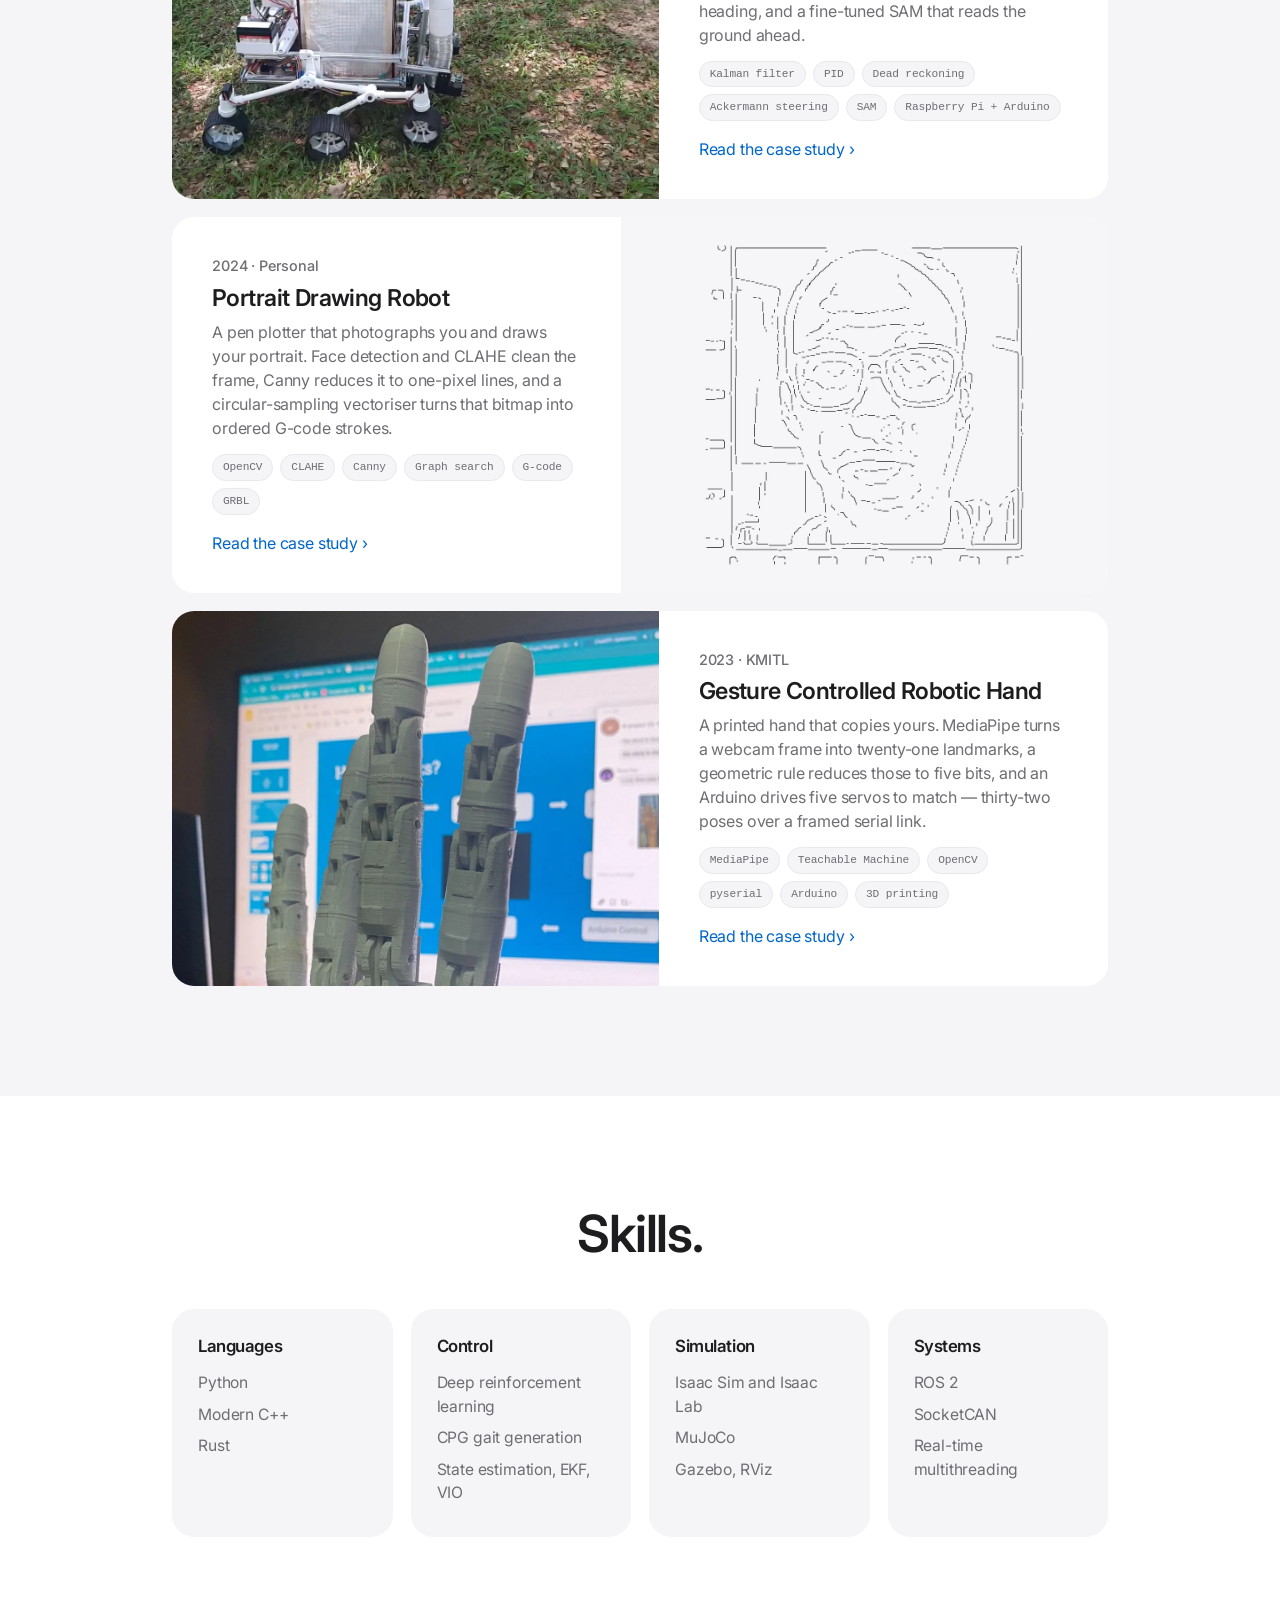
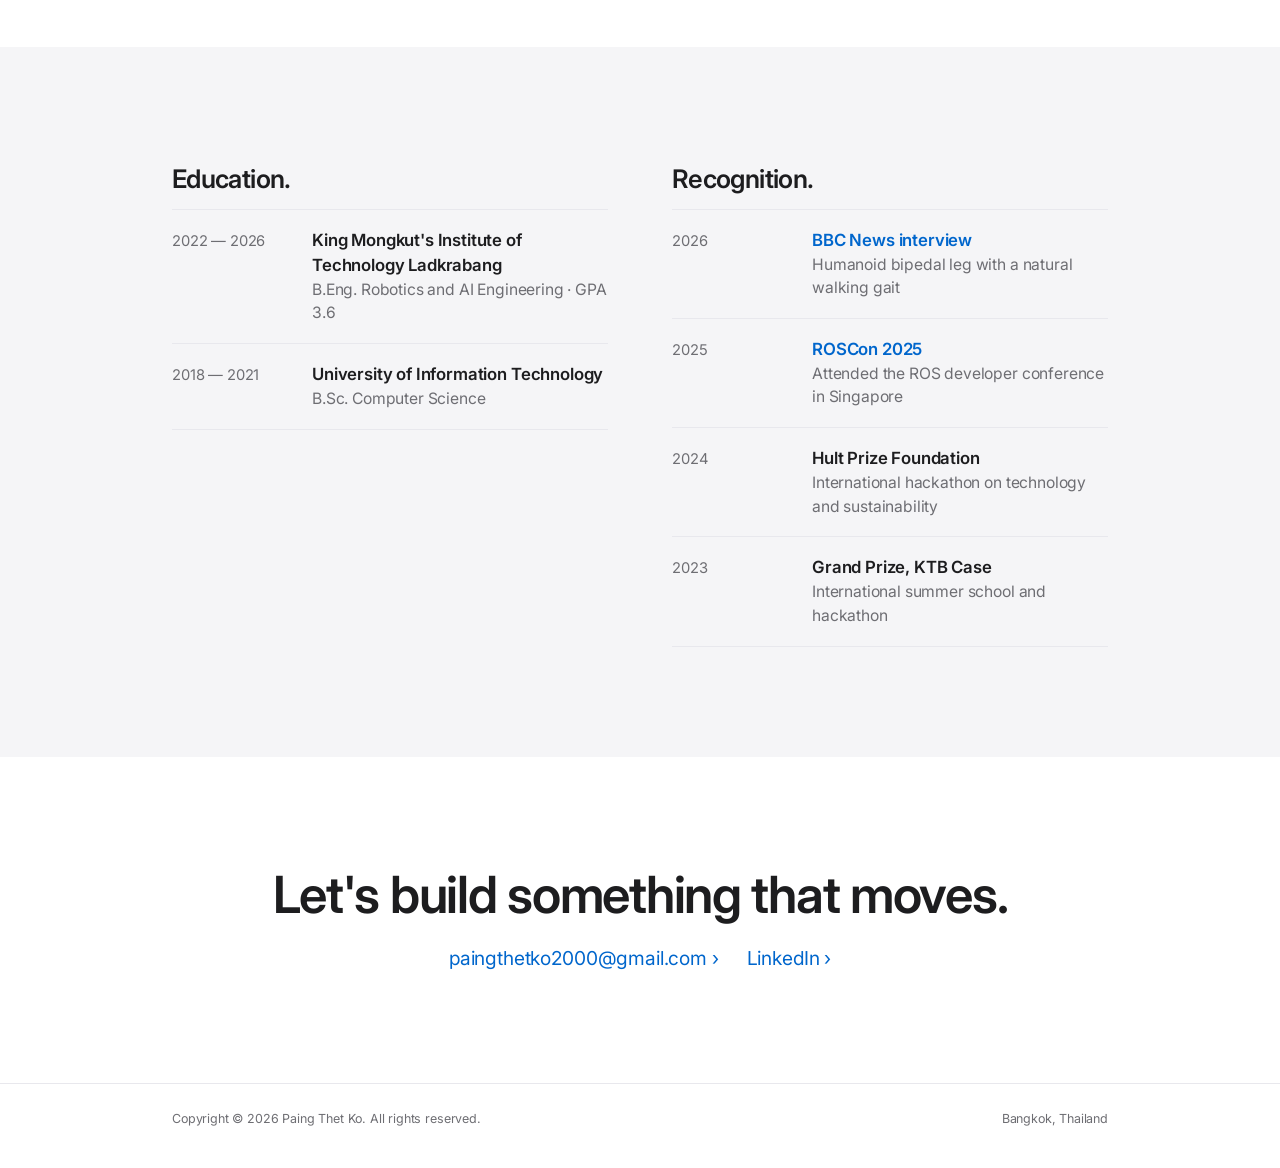
==== commit 1a45fd9a: "Projects: add the Gesture Controlled Robotic Hand A third case study at /projects/gesture-controlled" ====
--- a/index.html
+++ b/index.html
@@ -130,6 +130,18 @@
           <span class="more">Read the case study</span>
         </div>
       </a>
+      <a class="pcard wide reveal" href="projects/gesture-controlled-hand/">
+        <div class="pshot">
+          <img src="projects/gesture-controlled-hand/media/card.webp" width="1600" height="900" loading="lazy" decoding="async" alt="A 3D-printed robotic hand with its fingers extended, servo cables running from the wrist">
+        </div>
+        <div class="pbody">
+          <div class="when">2023 · KMITL</div>
+          <h3>Gesture Controlled Robotic Hand</h3>
+          <p>A printed hand that copies yours. MediaPipe turns a webcam frame into twenty-one landmarks, a geometric rule reduces those to five bits, and an Arduino drives five servos to match — thirty-two poses over a framed serial link.</p>
+          <div class="chips"><span>MediaPipe</span><span>Teachable Machine</span><span>OpenCV</span><span>pyserial</span><span>Arduino</span><span>3D printing</span></div>
+          <span class="more">Read the case study</span>
+        </div>
+      </a>
     </div>
   </div>
 </section>
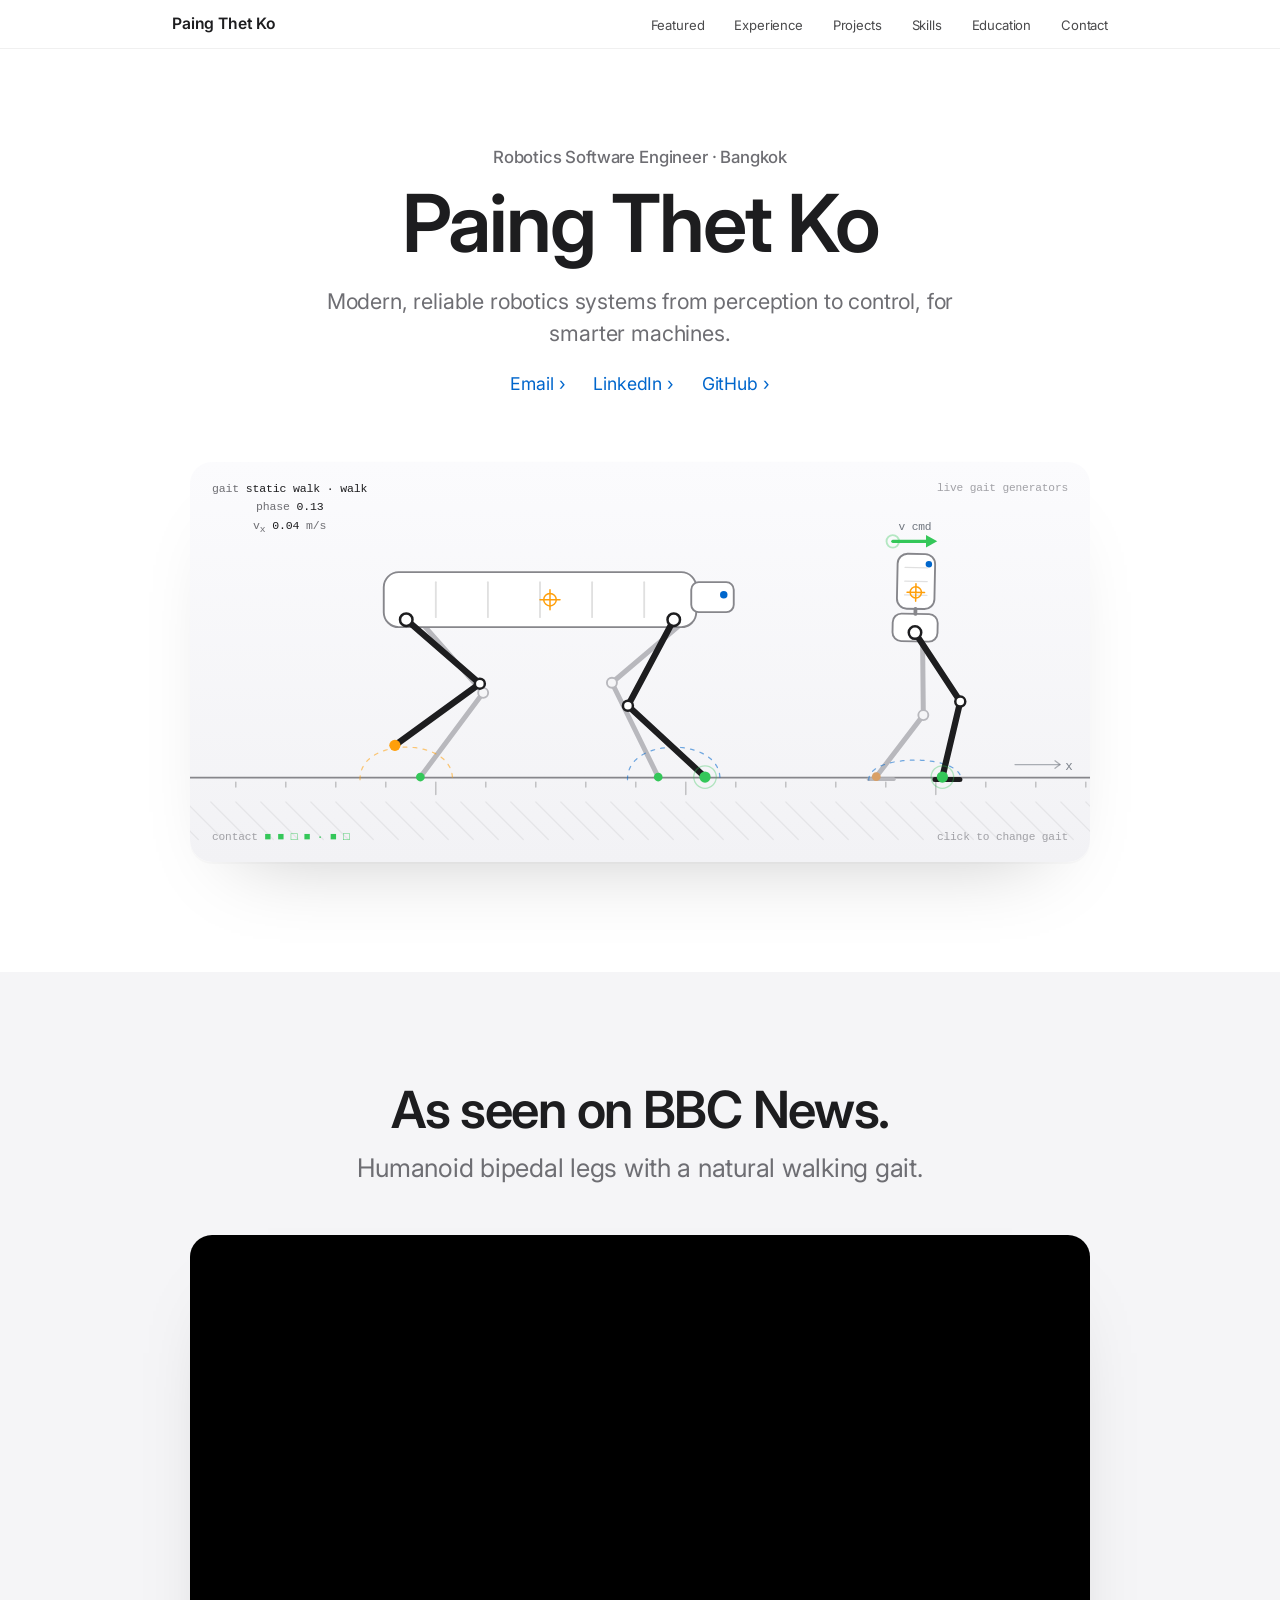
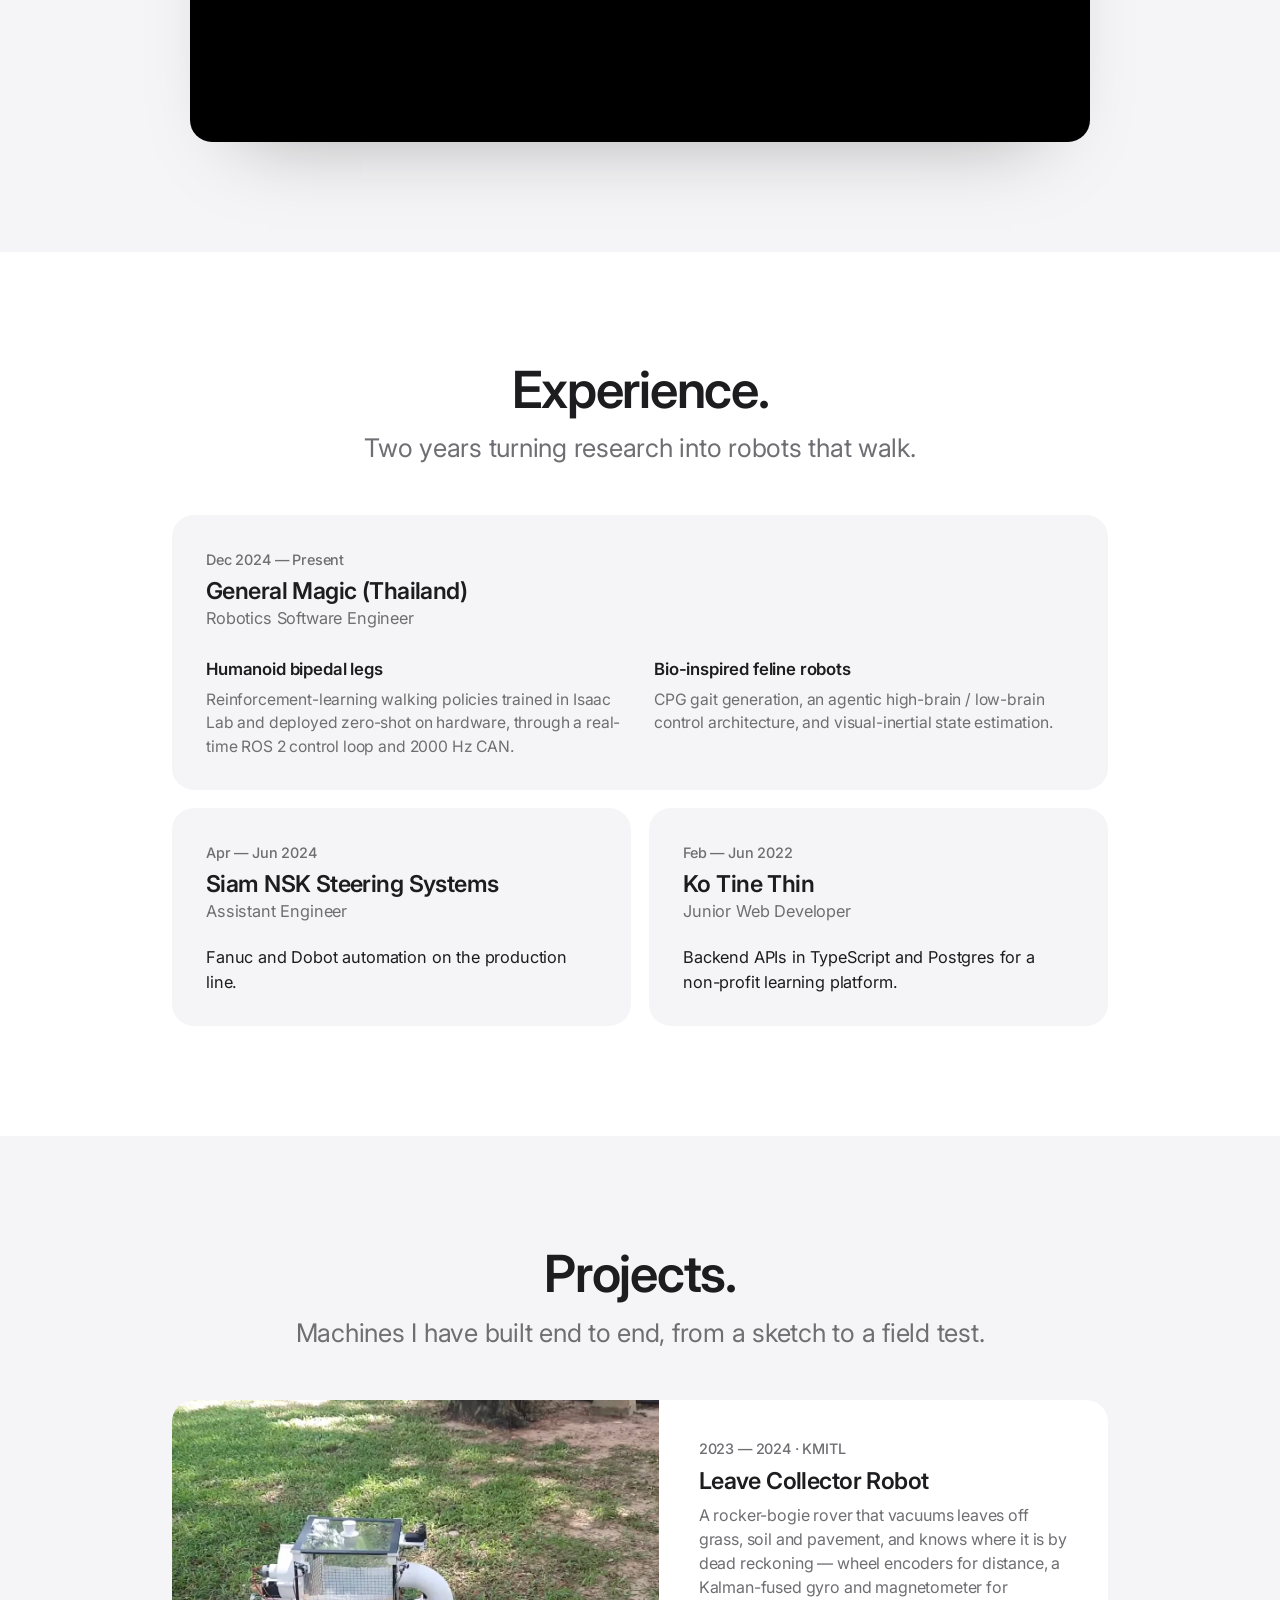
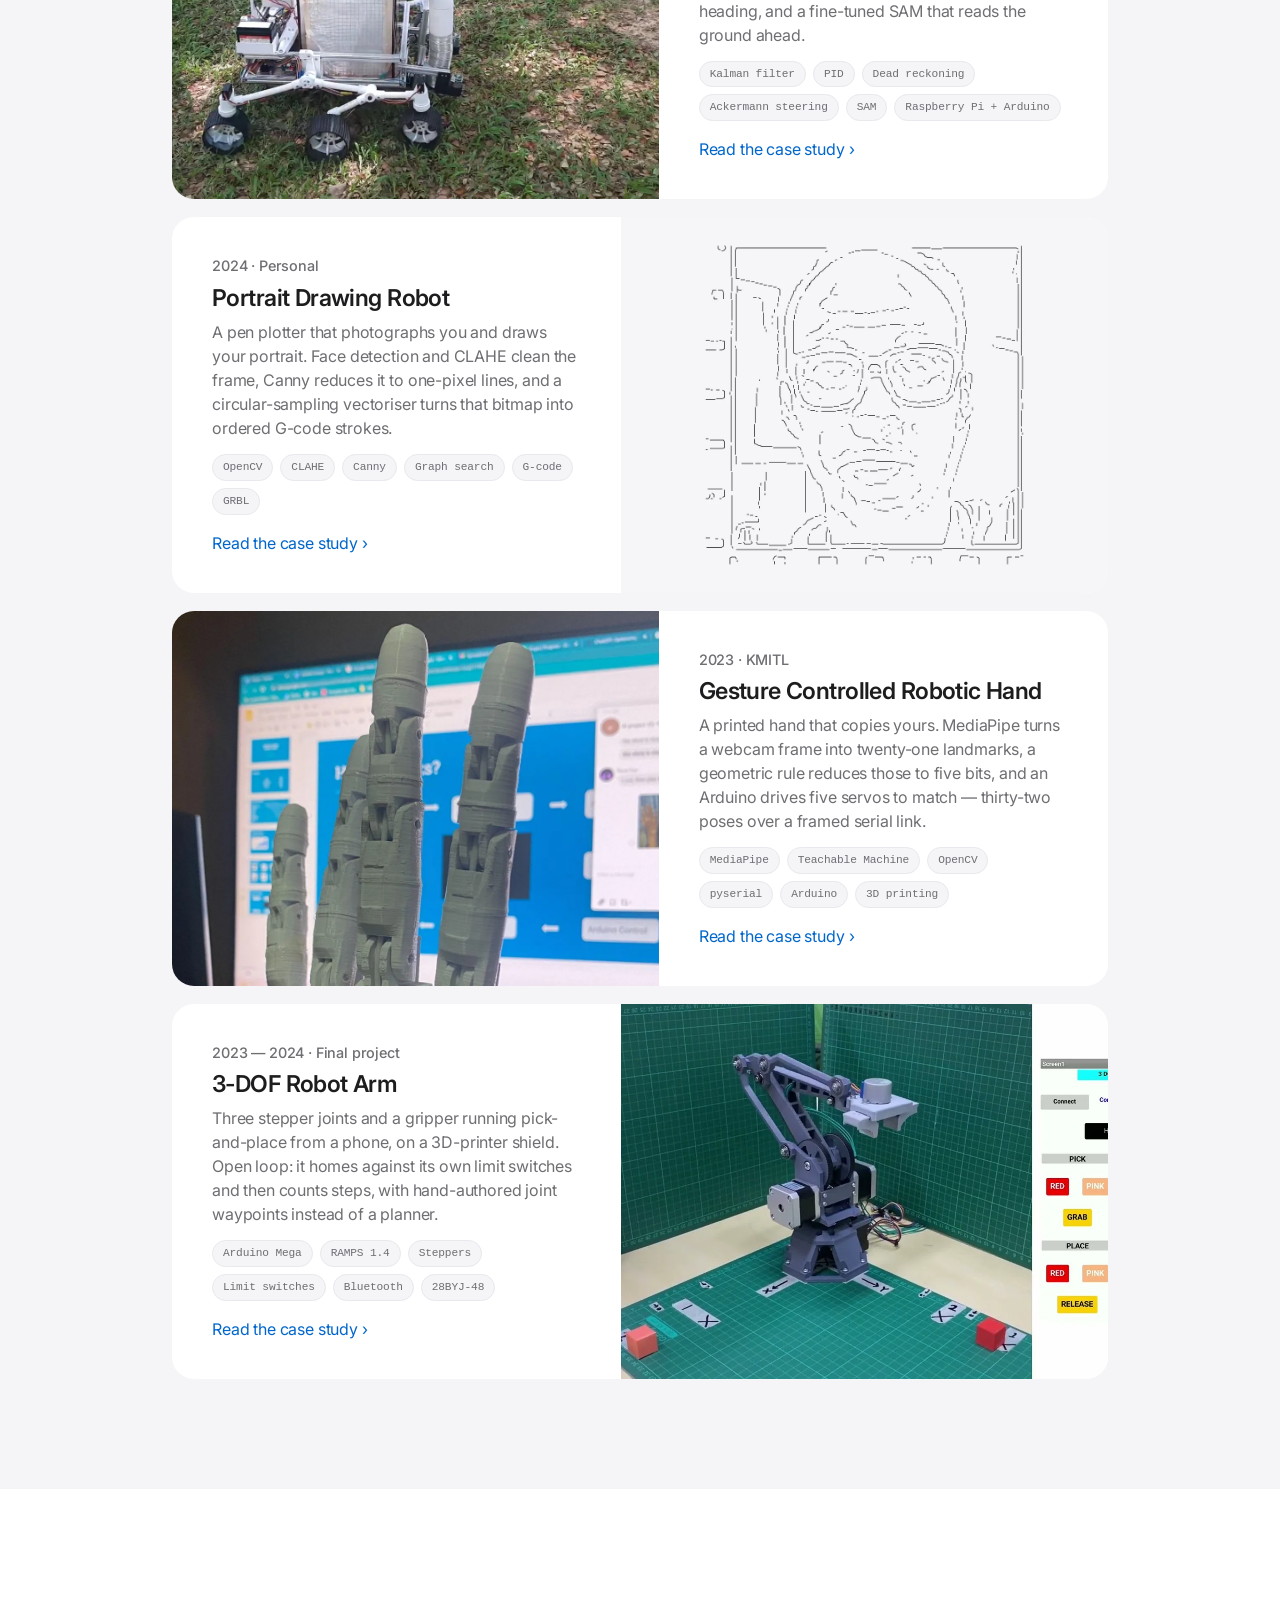
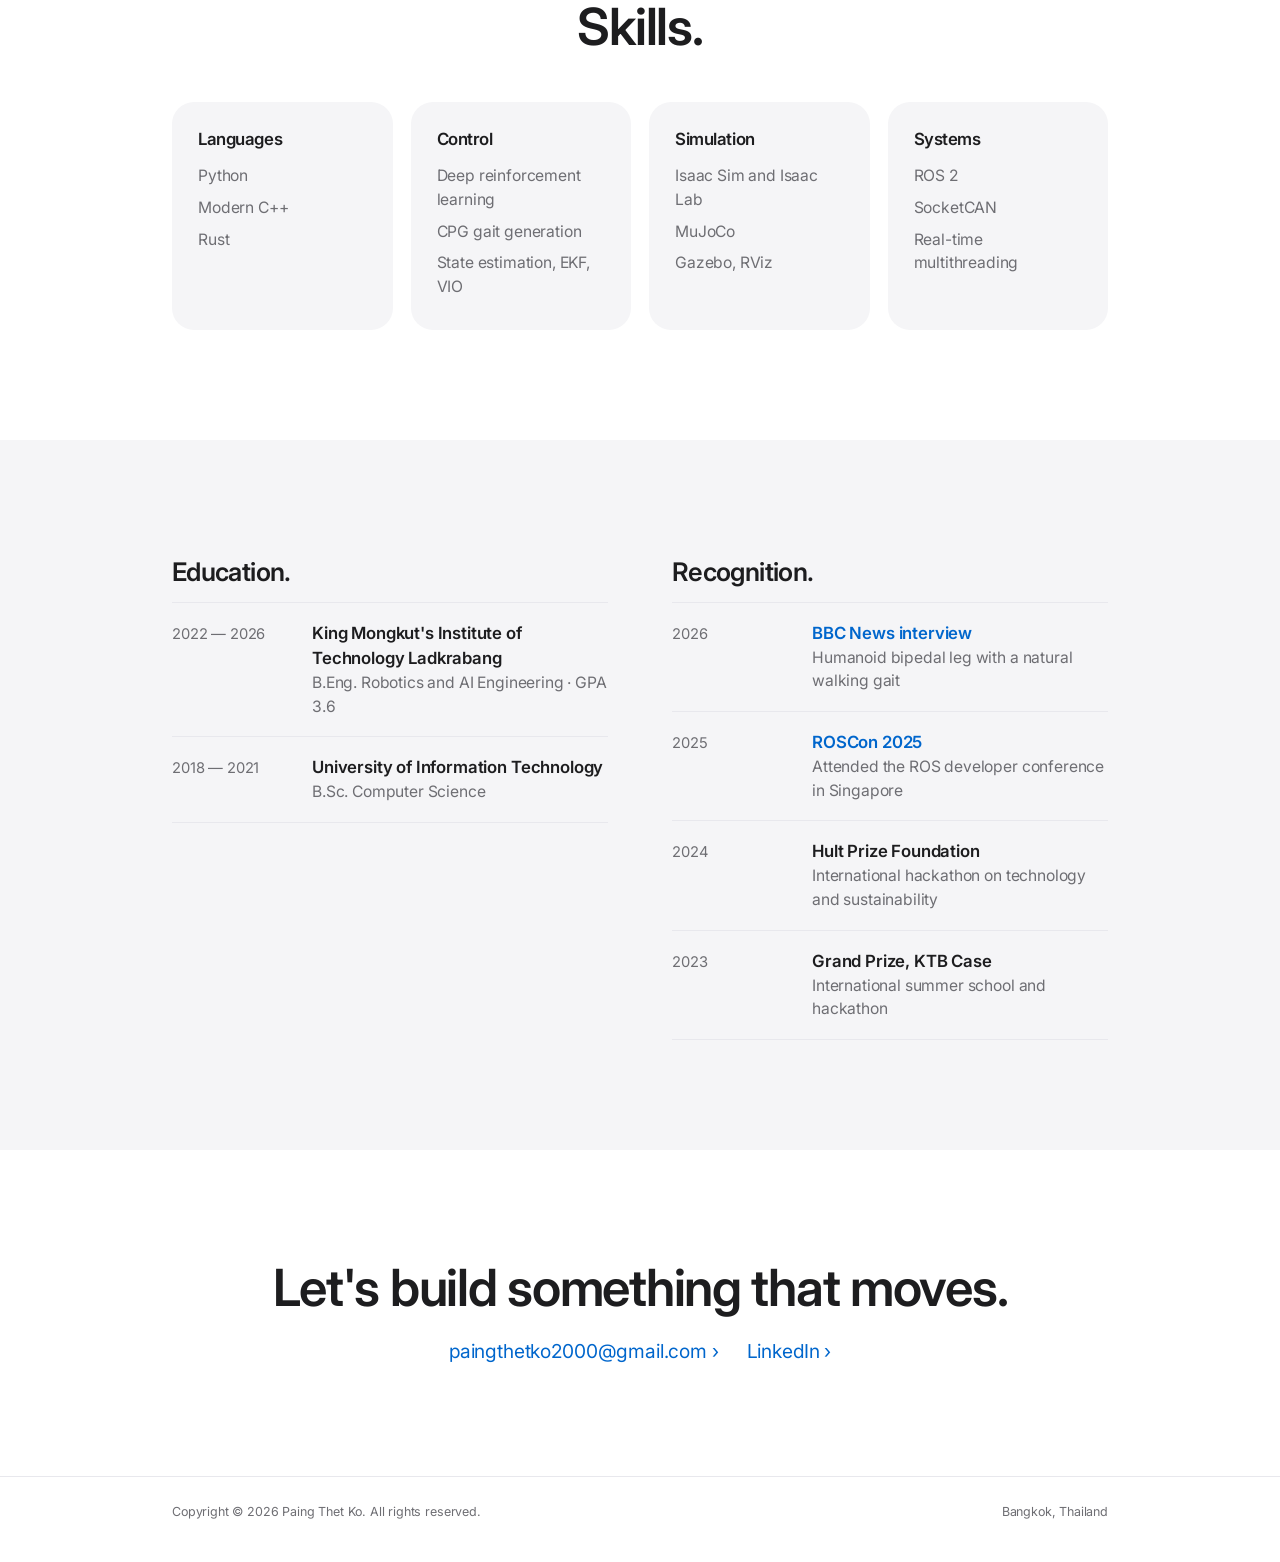
==== commit 04992de0: "Projects: add the 3-DOF Robot Arm A fourth case study at /projects/3dof-robot-arm/ — three stepper j" ====
--- a/index.html
+++ b/index.html
@@ -142,6 +142,18 @@
           <span class="more">Read the case study</span>
         </div>
       </a>
+      <a class="pcard wide flip reveal" href="projects/3dof-robot-arm/">
+        <div class="pshot">
+          <img src="projects/3dof-robot-arm/media/card.webp" width="1280" height="720" loading="lazy" decoding="async" alt="The three-jointed robot arm on a cutting mat beside a phone running its control app">
+        </div>
+        <div class="pbody">
+          <div class="when">2023 — 2024 · Final project</div>
+          <h3>3-DOF Robot Arm</h3>
+          <p>Three stepper joints and a gripper running pick-and-place from a phone, on a 3D-printer shield. Open loop: it homes against its own limit switches and then counts steps, with hand-authored joint waypoints instead of a planner.</p>
+          <div class="chips"><span>Arduino Mega</span><span>RAMPS 1.4</span><span>Steppers</span><span>Limit switches</span><span>Bluetooth</span><span>28BYJ-48</span></div>
+          <span class="more">Read the case study</span>
+        </div>
+      </a>
     </div>
   </div>
 </section>
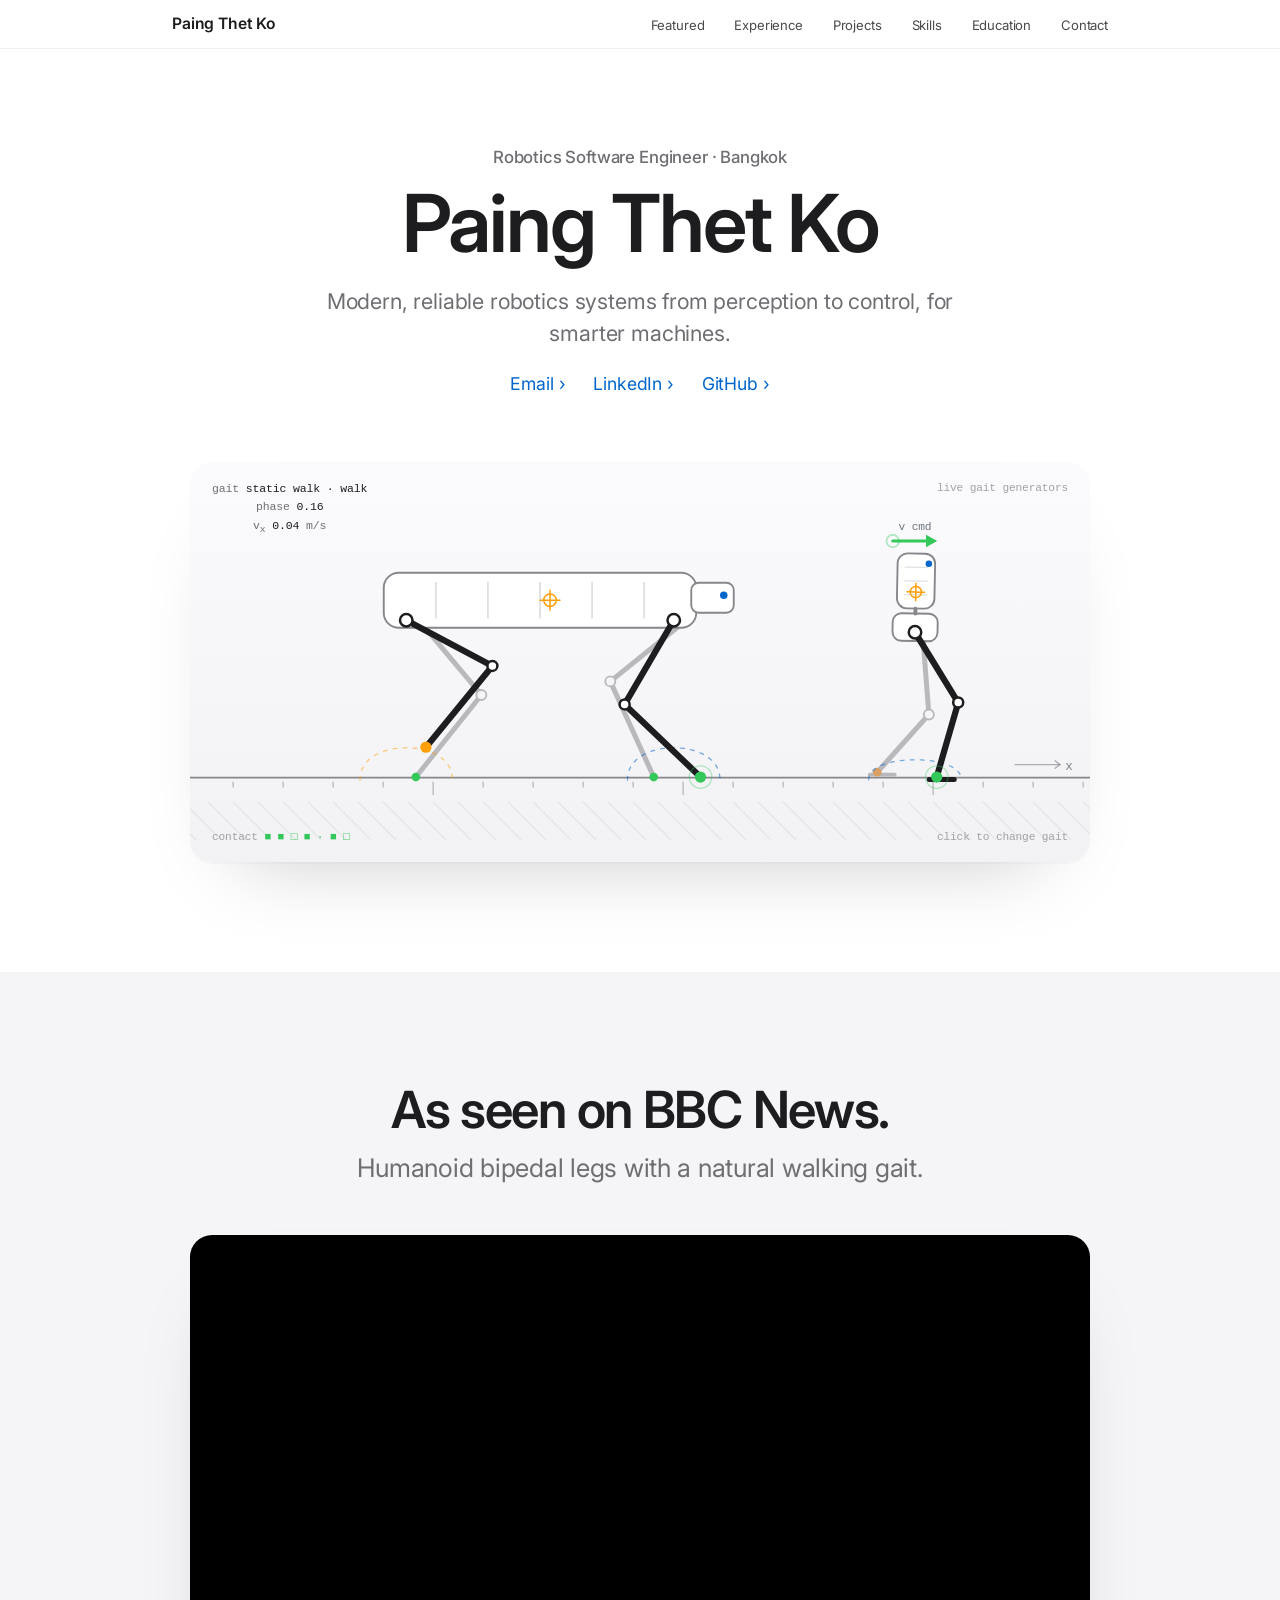
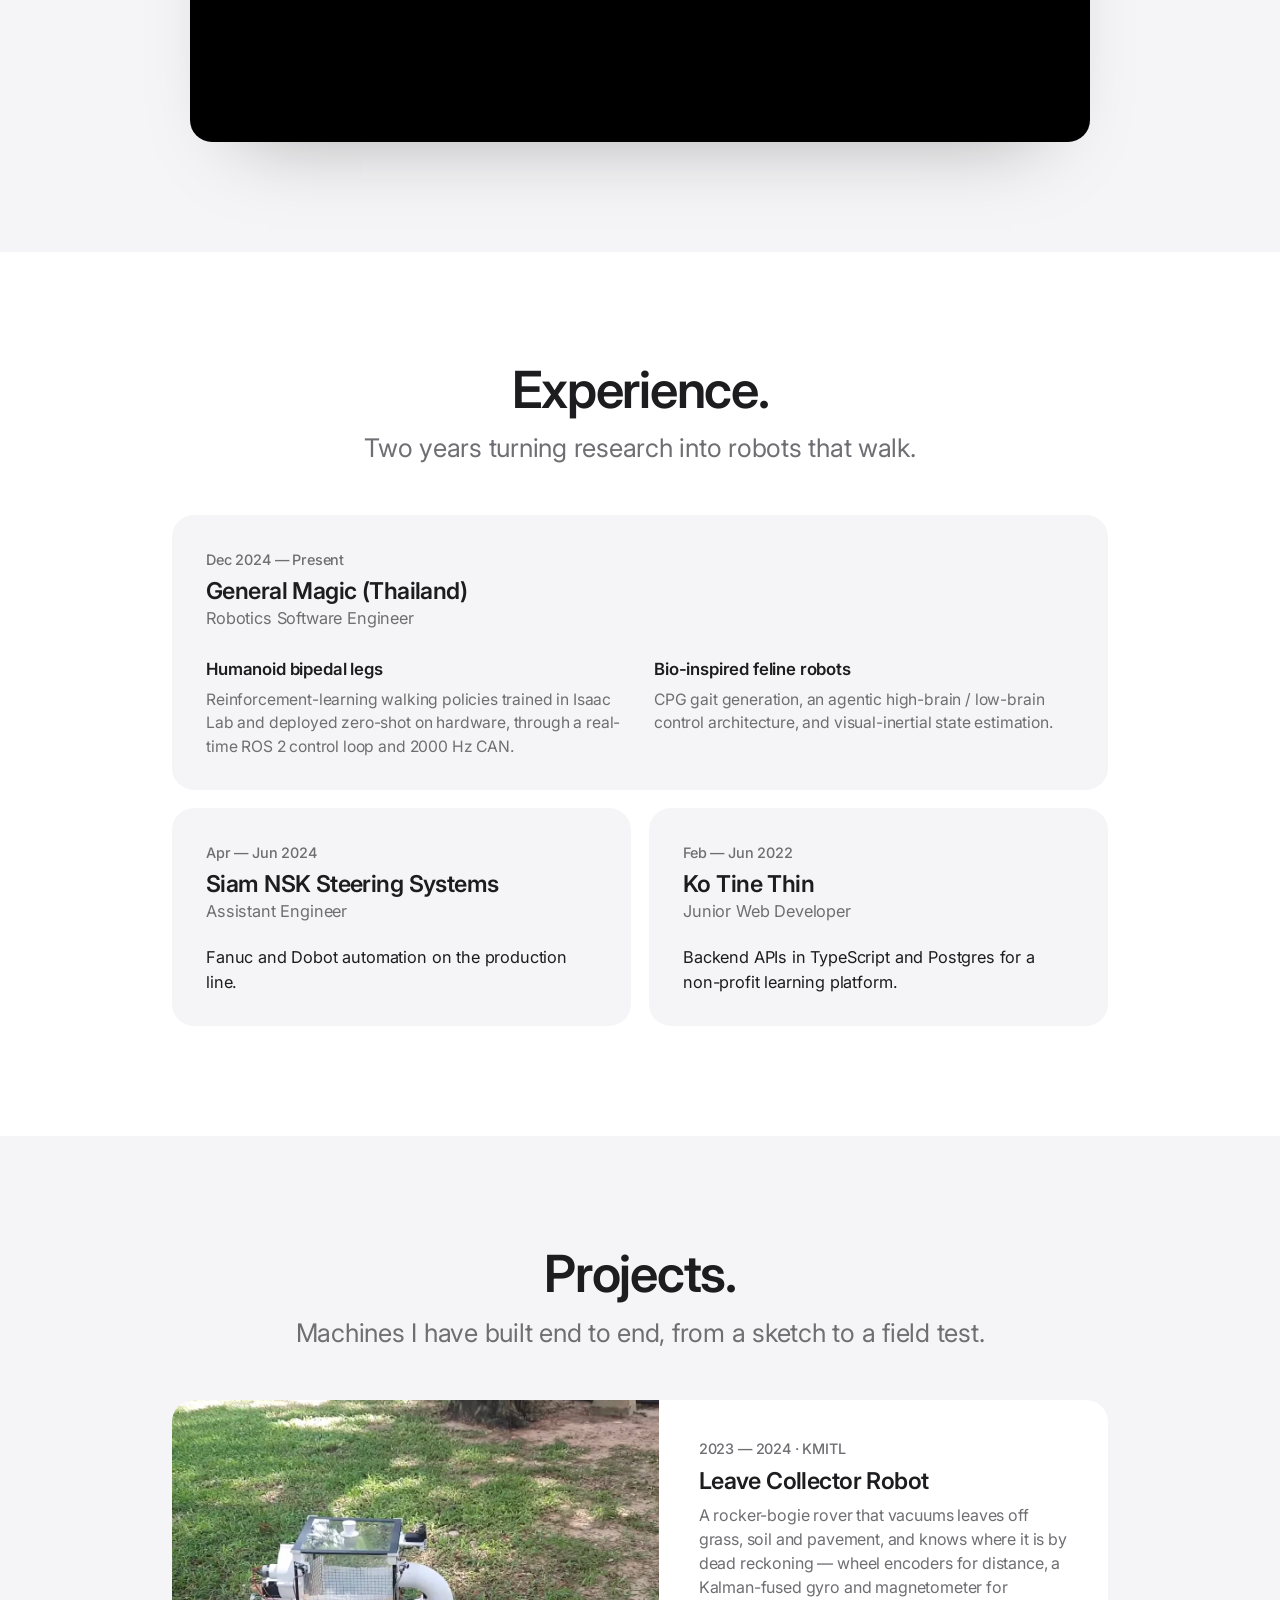
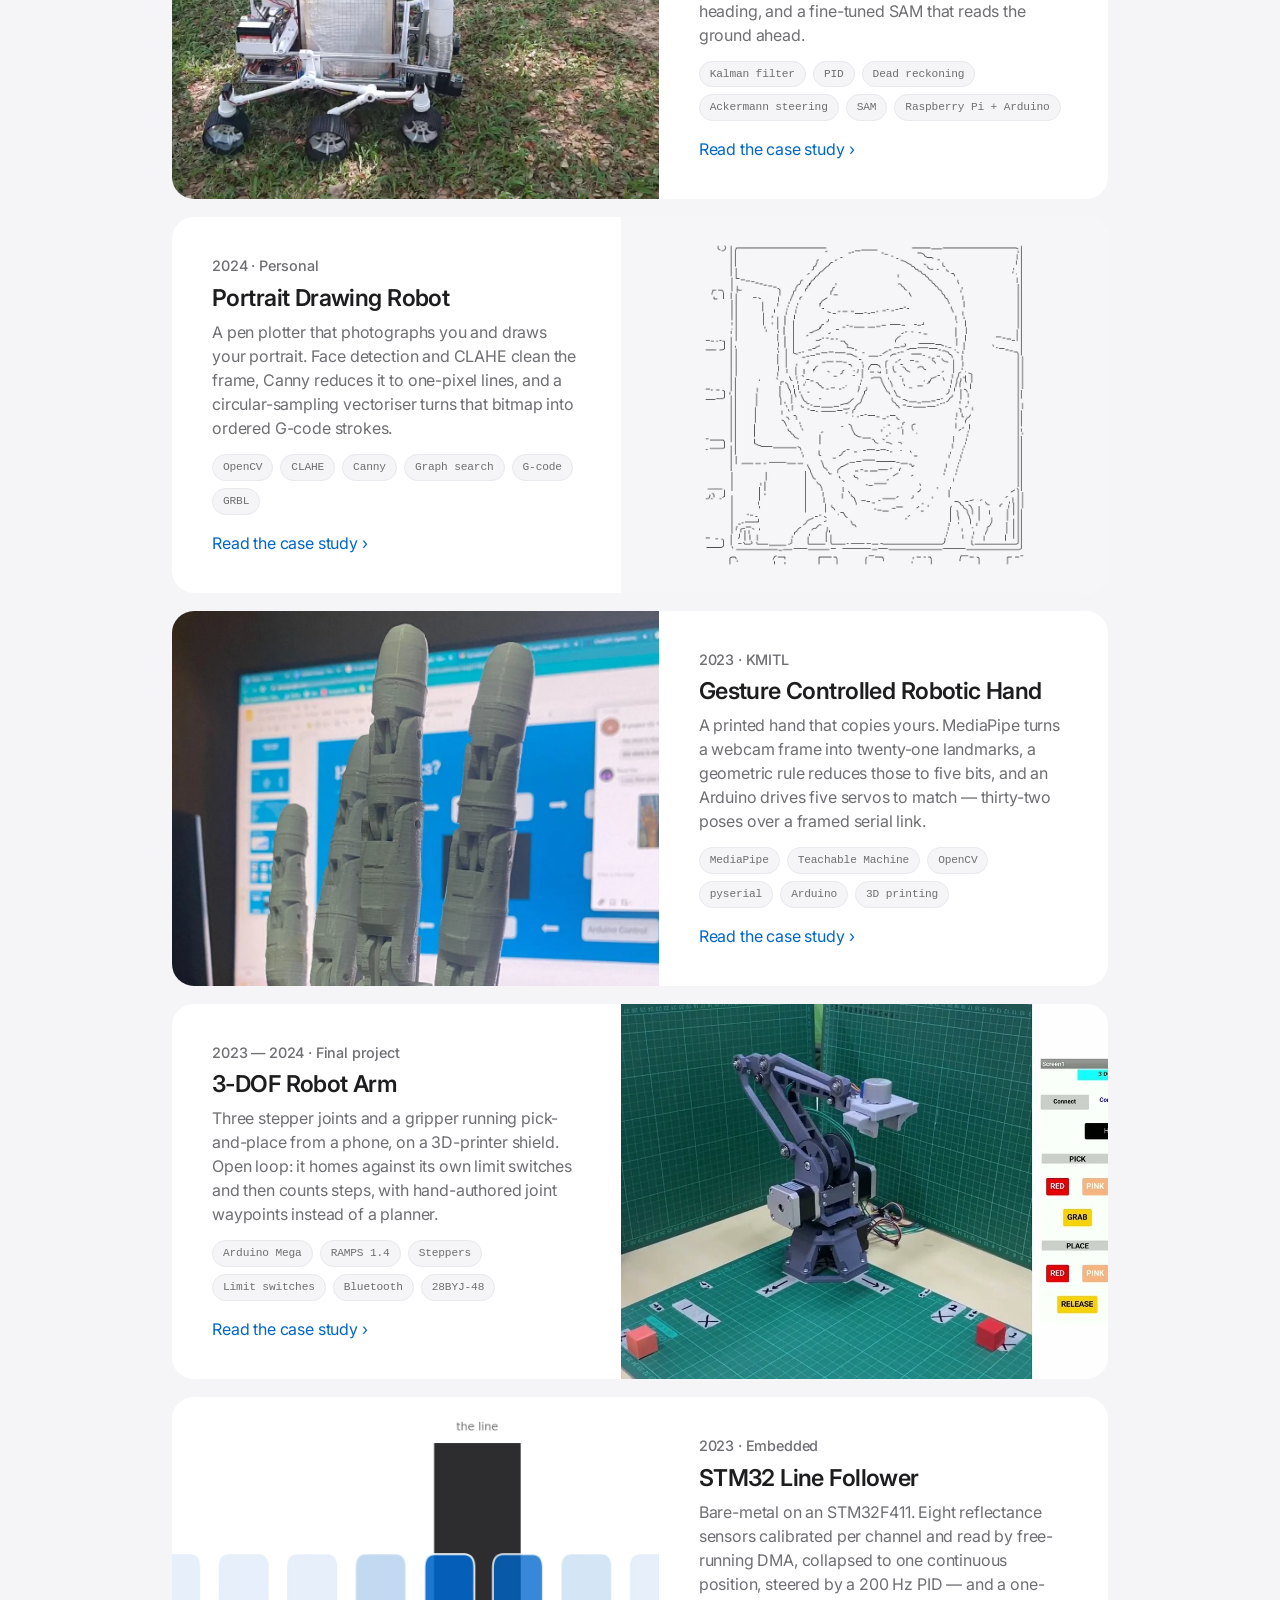
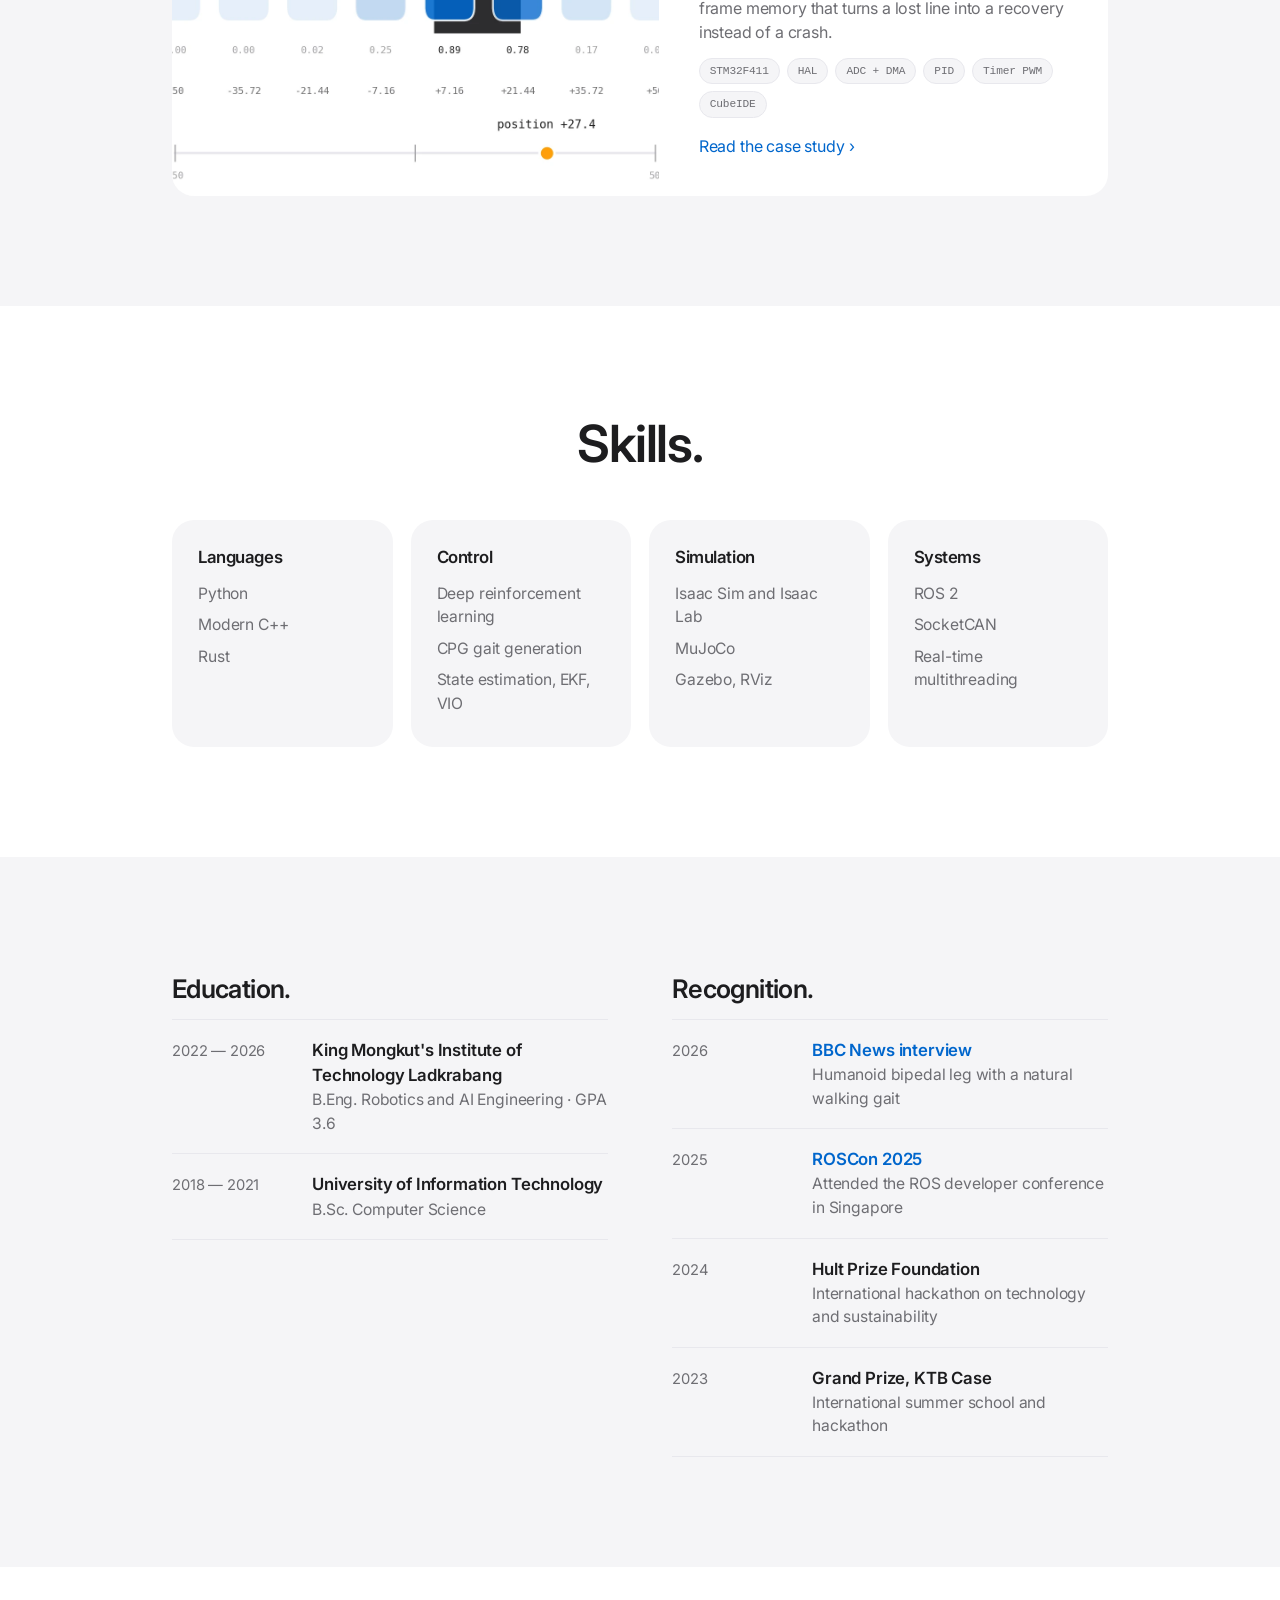
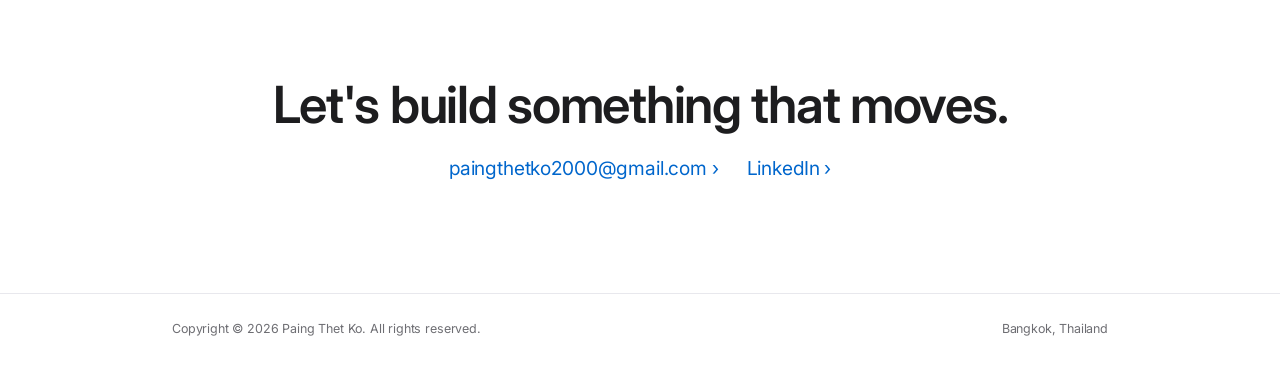
==== commit 418e68ab: "Projects: add the STM32 line follower A fifth case study at /projects/line-follower-stm32/ — bare-me" ====
--- a/index.html
+++ b/index.html
@@ -154,6 +154,18 @@
           <span class="more">Read the case study</span>
         </div>
       </a>
+      <a class="pcard wide reveal" href="projects/line-follower-stm32/">
+        <div class="pshot">
+          <img src="projects/line-follower-stm32/media/card.webp" width="1600" height="900" loading="lazy" decoding="async" alt="Diagram of the eight-sensor array reading a black line, with each sensor's weight and the resulting position">
+        </div>
+        <div class="pbody">
+          <div class="when">2023 · Embedded</div>
+          <h3>STM32 Line Follower</h3>
+          <p>Bare-metal on an STM32F411. Eight reflectance sensors calibrated per channel and read by free-running DMA, collapsed to one continuous position, steered by a 200 Hz PID — and a one-frame memory that turns a lost line into a recovery instead of a crash.</p>
+          <div class="chips"><span>STM32F411</span><span>HAL</span><span>ADC + DMA</span><span>PID</span><span>Timer PWM</span><span>CubeIDE</span></div>
+          <span class="more">Read the case study</span>
+        </div>
+      </a>
     </div>
   </div>
 </section>
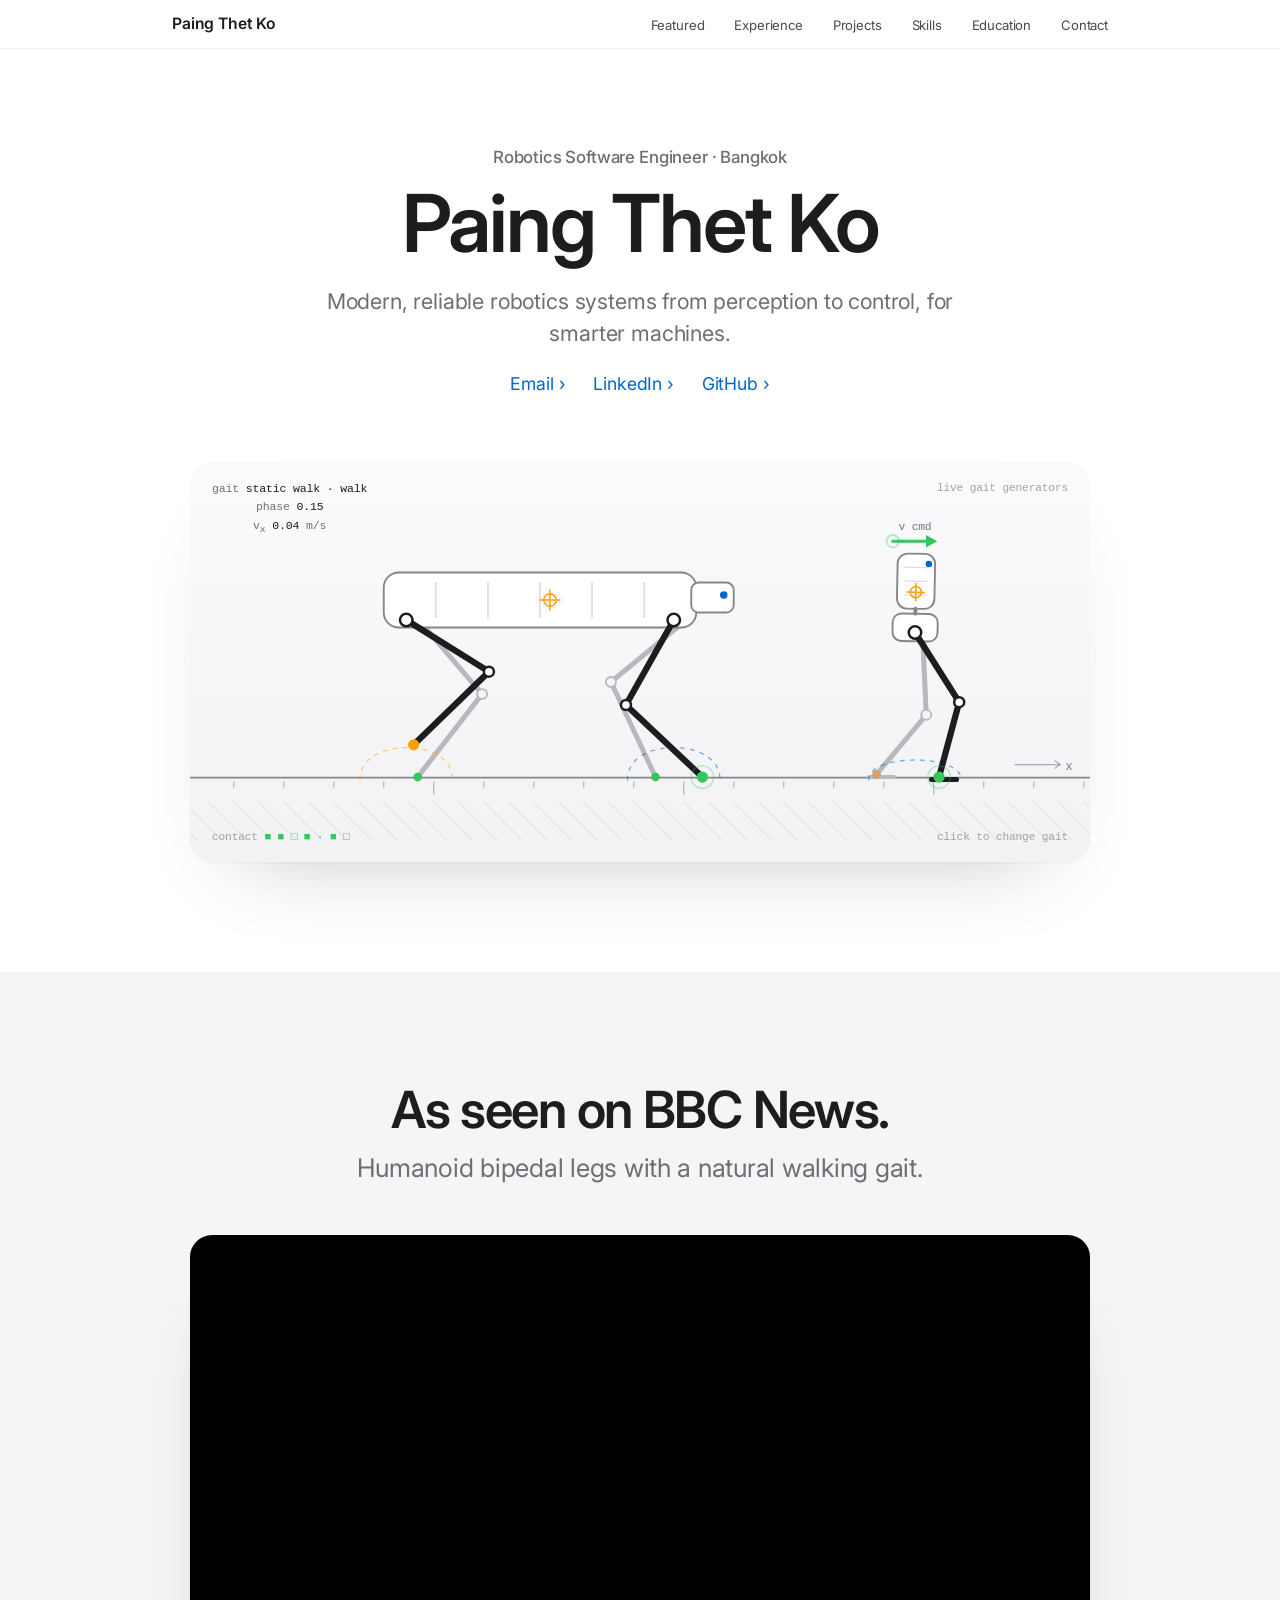
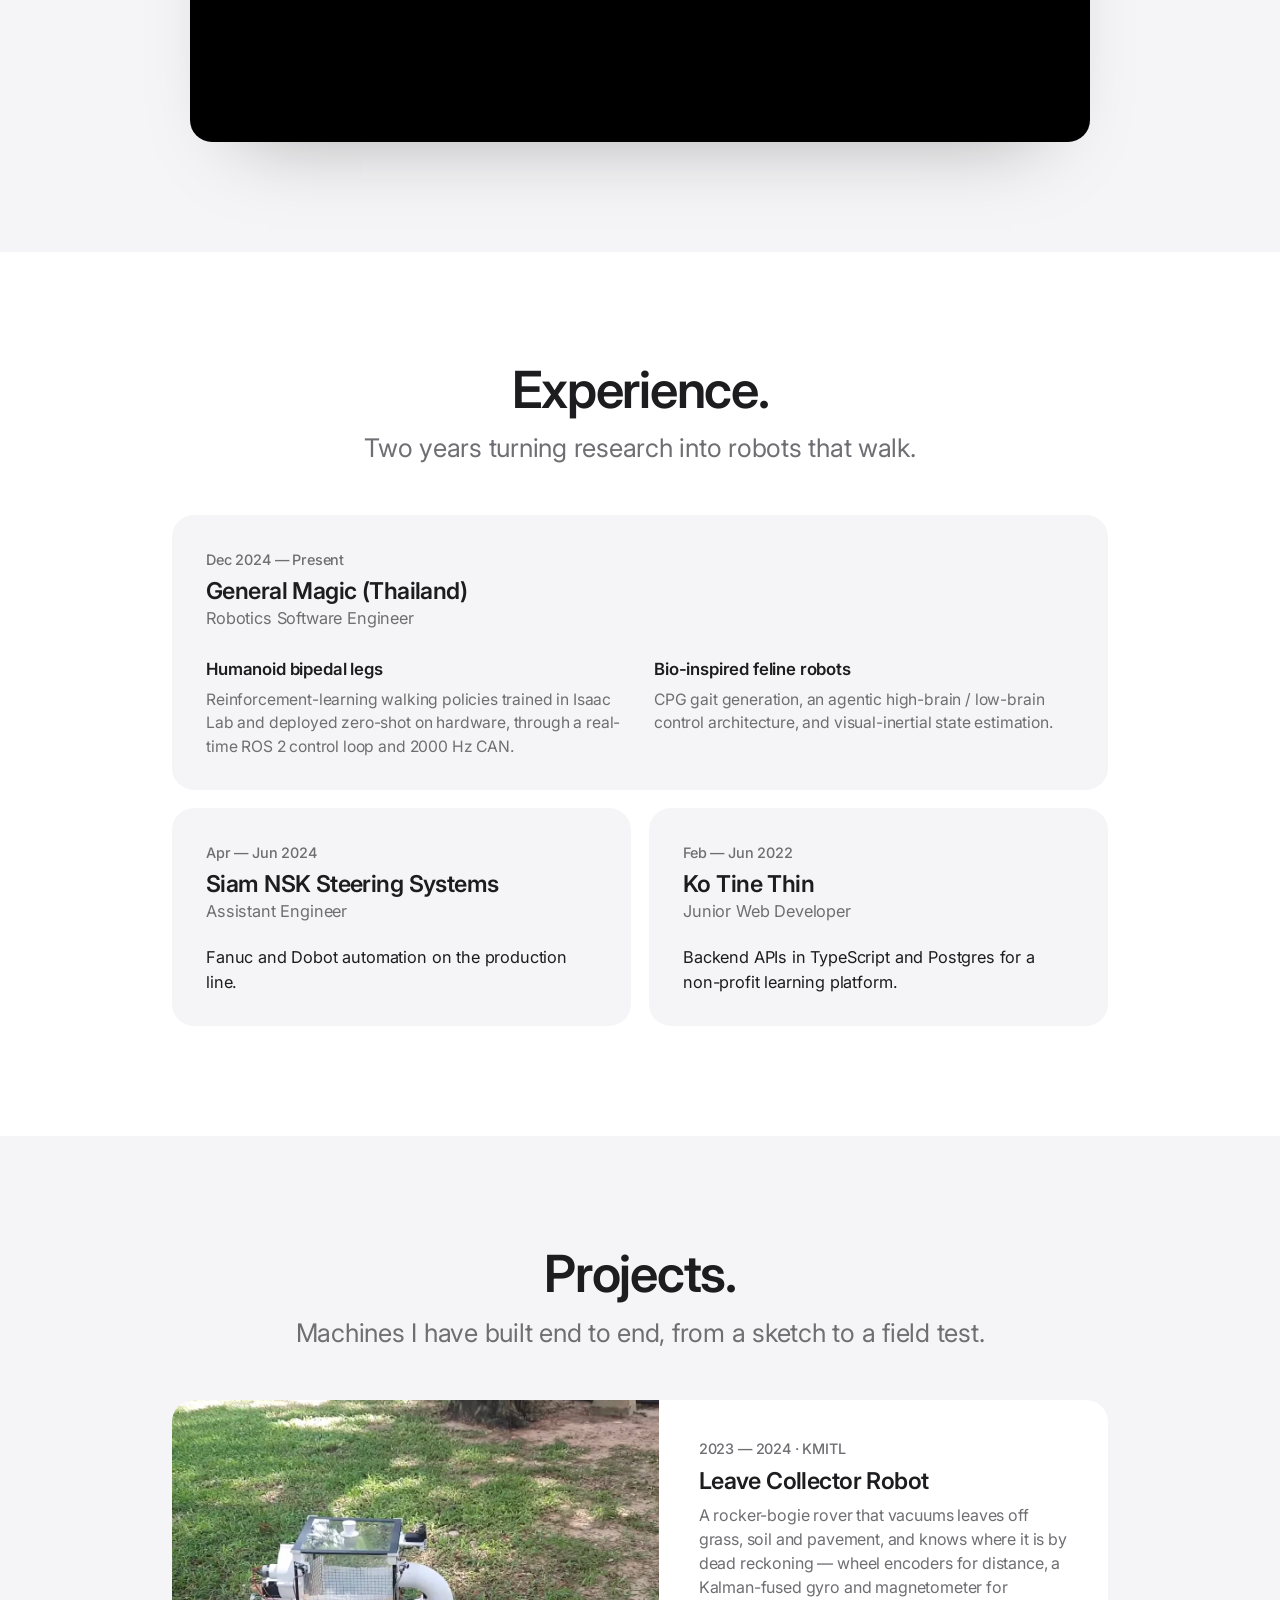
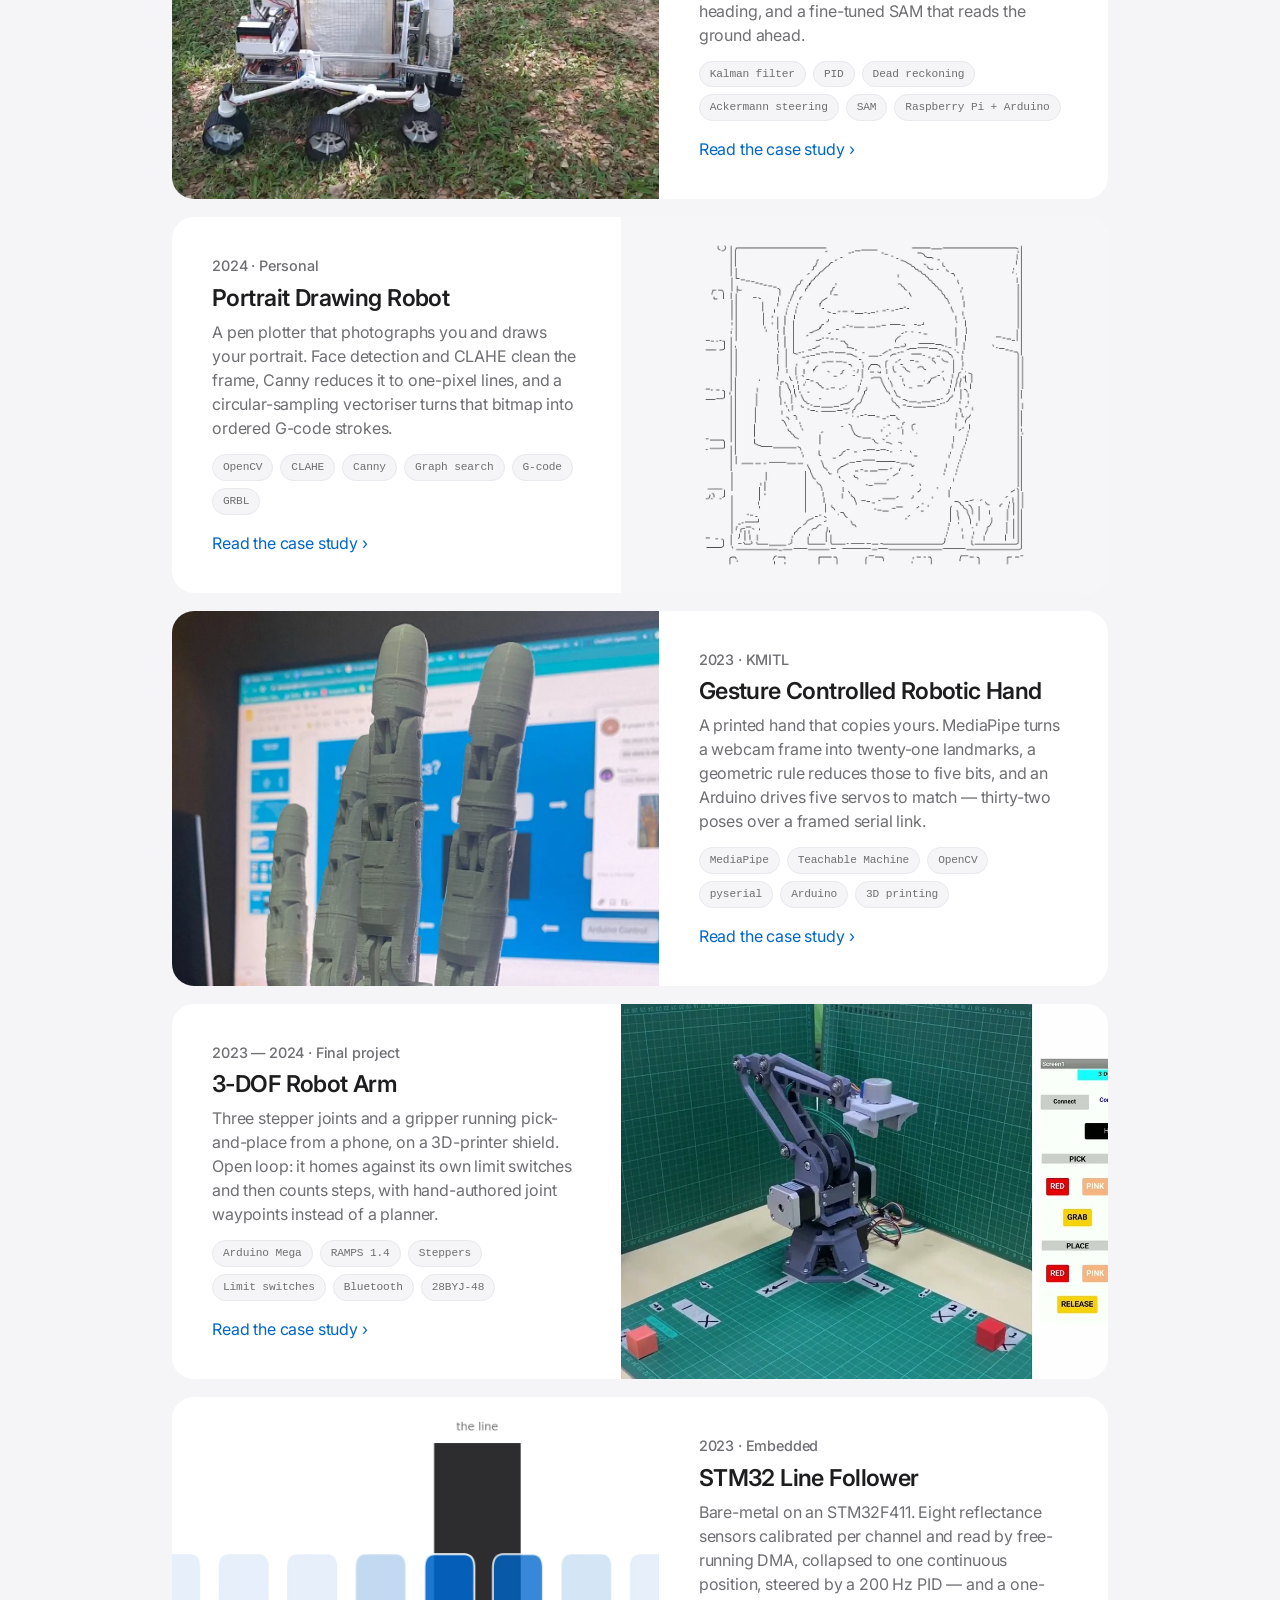
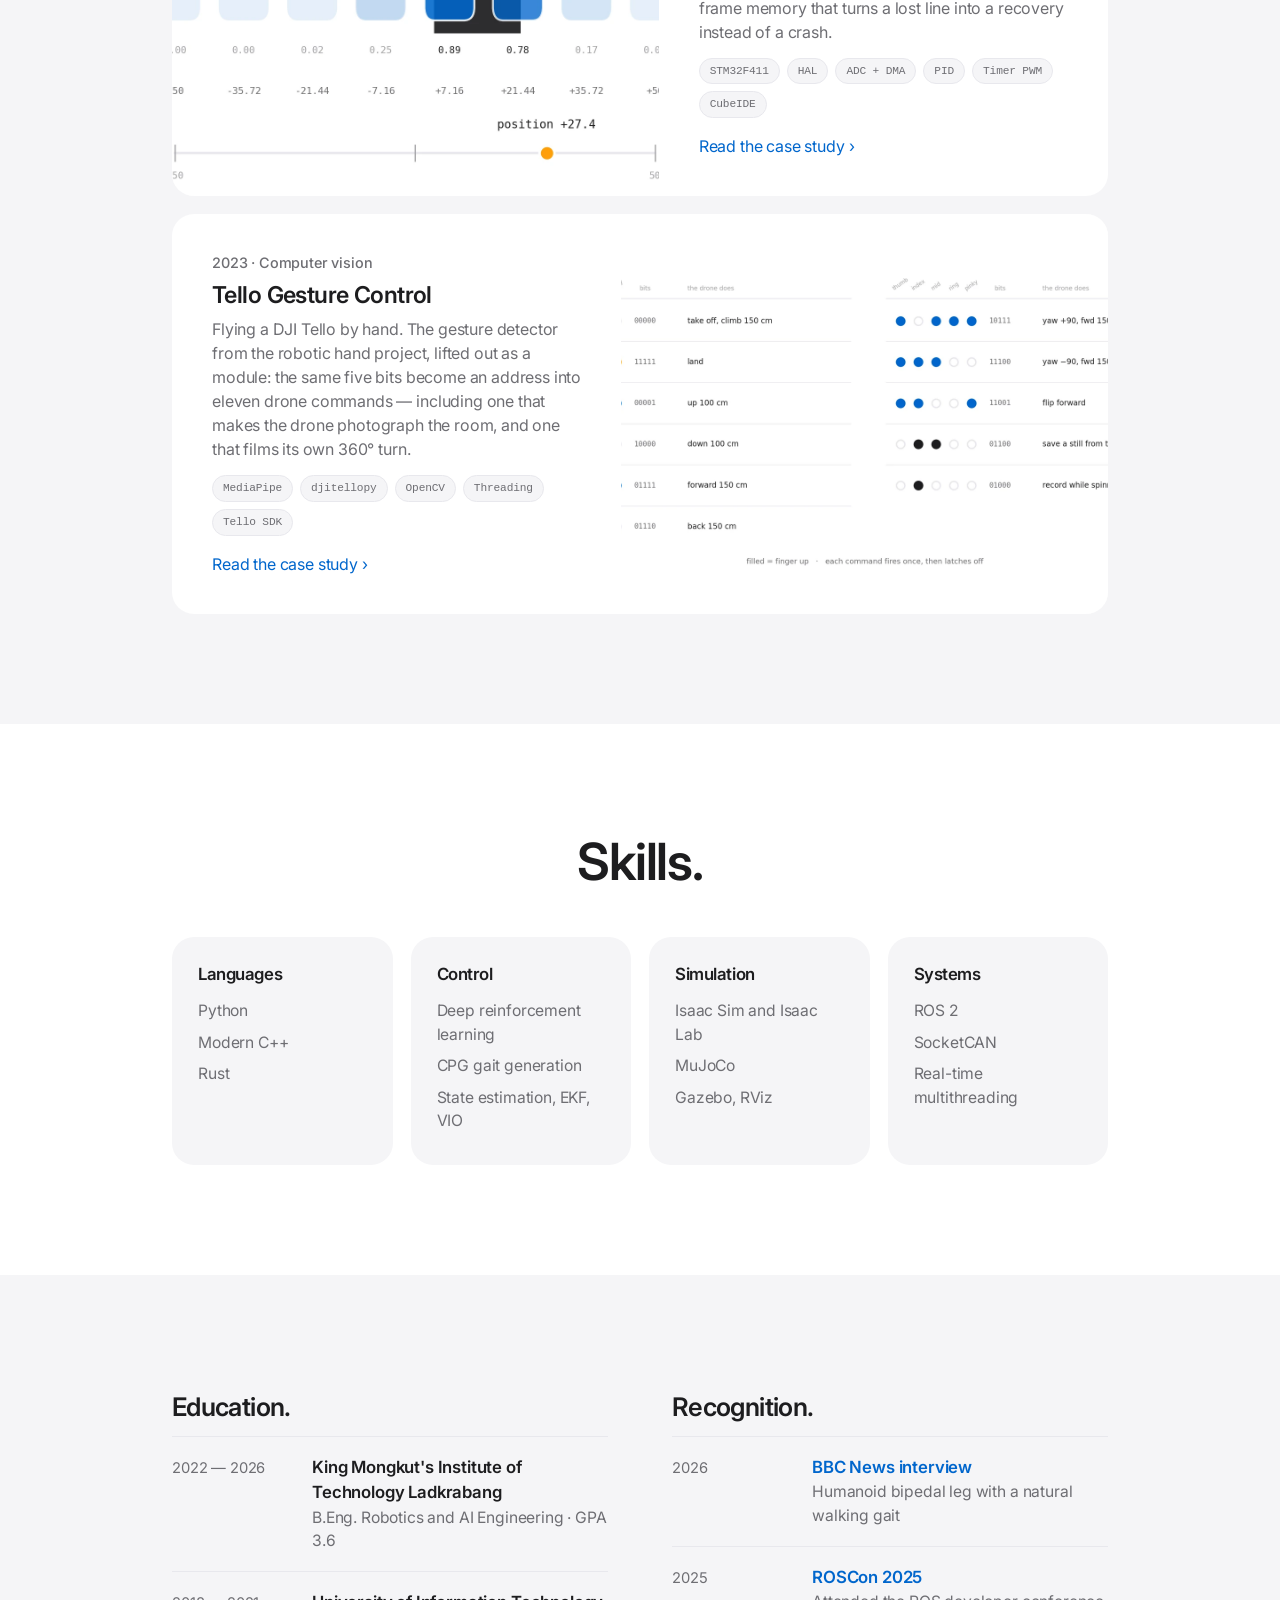
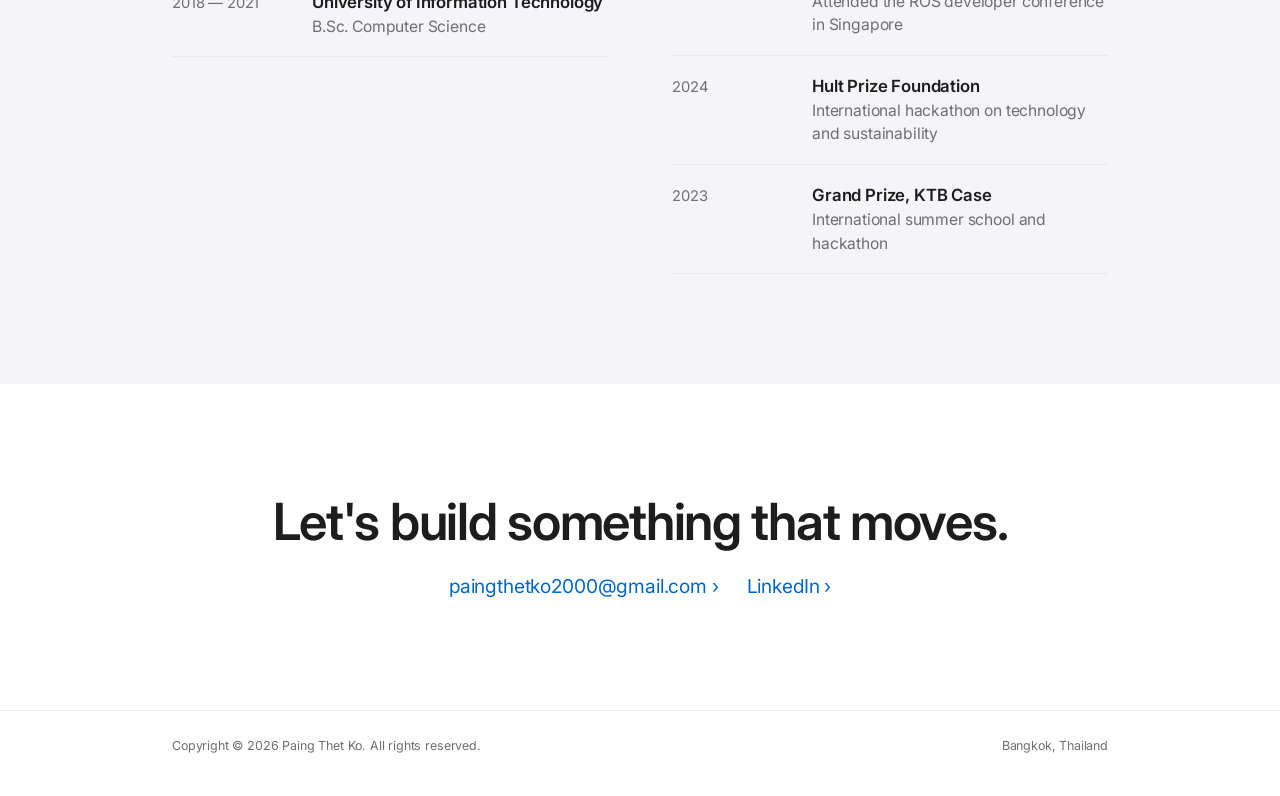
==== commit 4be75e19: "Projects: add Tello gesture control A sixth case study at /projects/tello-gesture-control/ — flying " ====
--- a/index.html
+++ b/index.html
@@ -166,6 +166,18 @@
           <span class="more">Read the case study</span>
         </div>
       </a>
+      <a class="pcard wide flip reveal" href="projects/tello-gesture-control/">
+        <div class="pshot">
+          <img src="projects/tello-gesture-control/media/card.webp" width="1600" height="900" loading="lazy" decoding="async" alt="A table of eleven hand gestures shown as five dots each, with the drone command every pattern triggers">
+        </div>
+        <div class="pbody">
+          <div class="when">2023 · Computer vision</div>
+          <h3>Tello Gesture Control</h3>
+          <p>Flying a DJI Tello by hand. The gesture detector from the robotic hand project, lifted out as a module: the same five bits become an address into eleven drone commands — including one that makes the drone photograph the room, and one that films its own 360° turn.</p>
+          <div class="chips"><span>MediaPipe</span><span>djitellopy</span><span>OpenCV</span><span>Threading</span><span>Tello SDK</span></div>
+          <span class="more">Read the case study</span>
+        </div>
+      </a>
     </div>
   </div>
 </section>
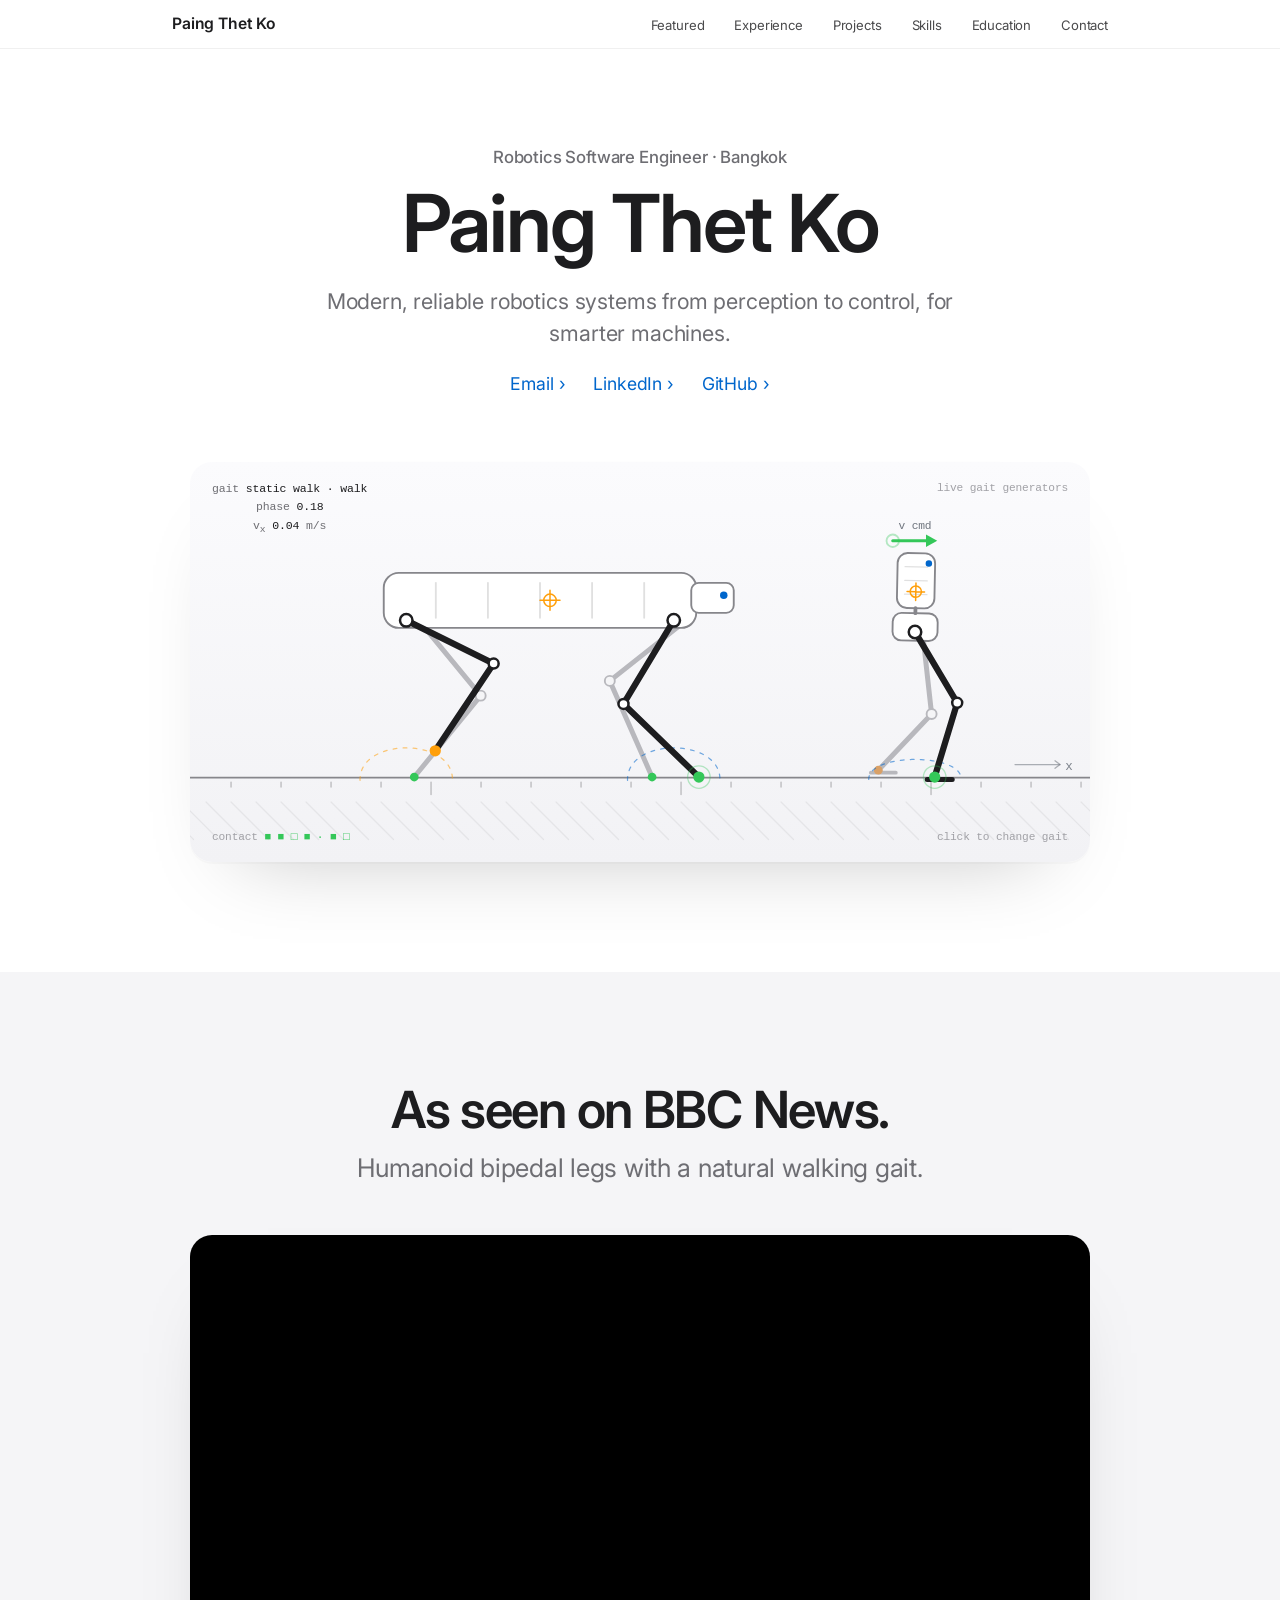
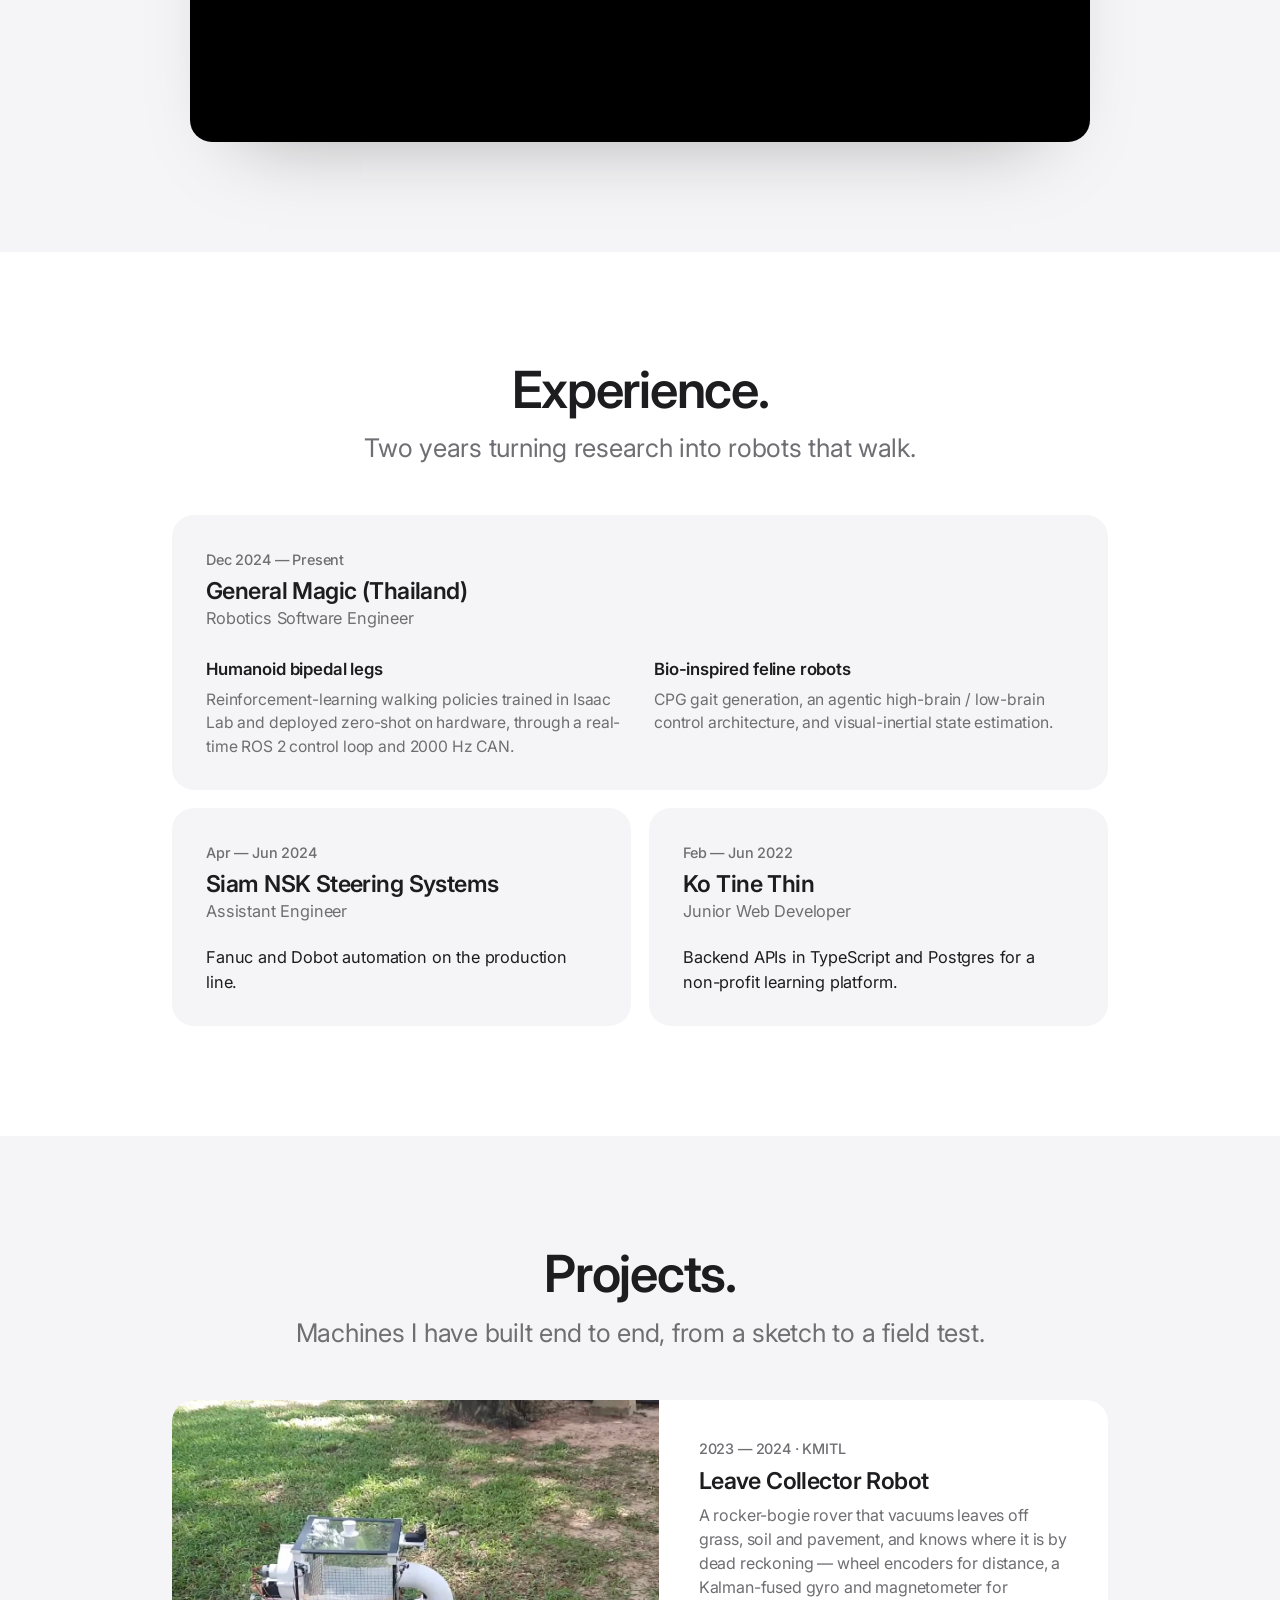
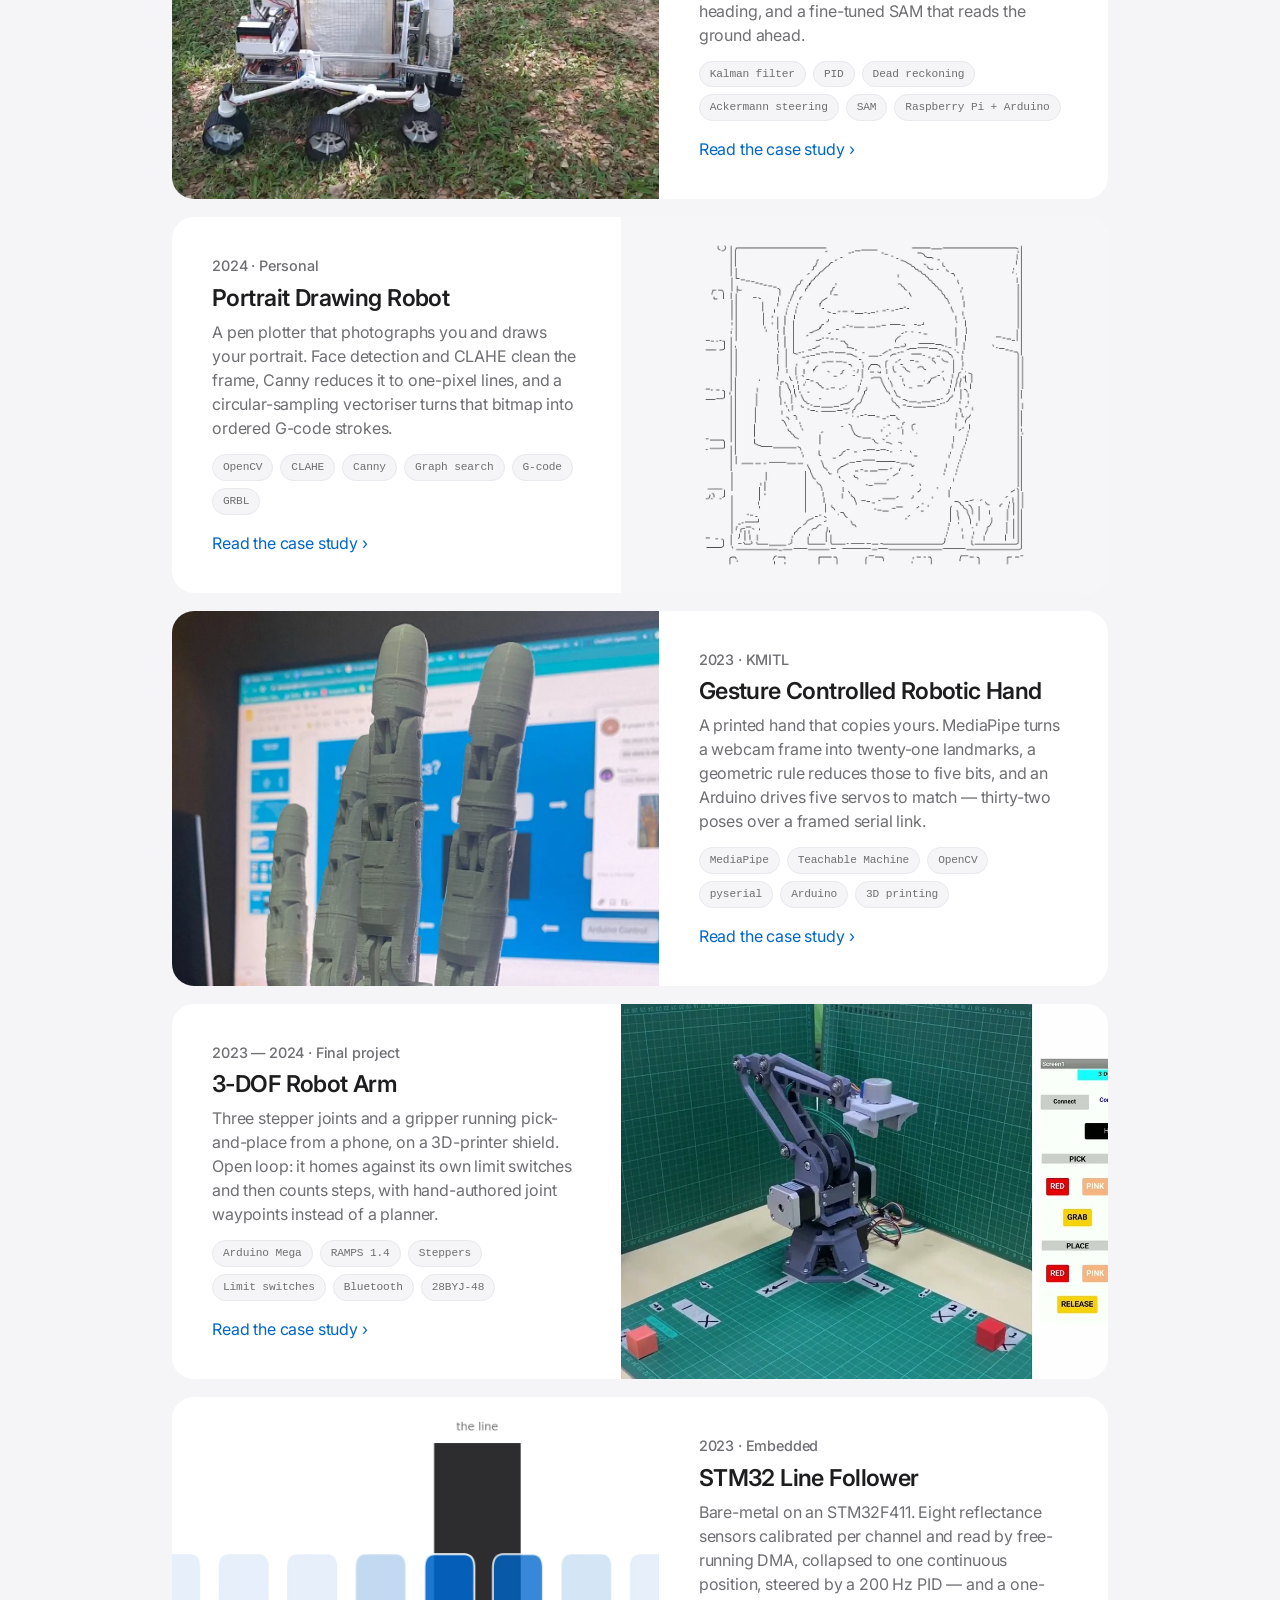
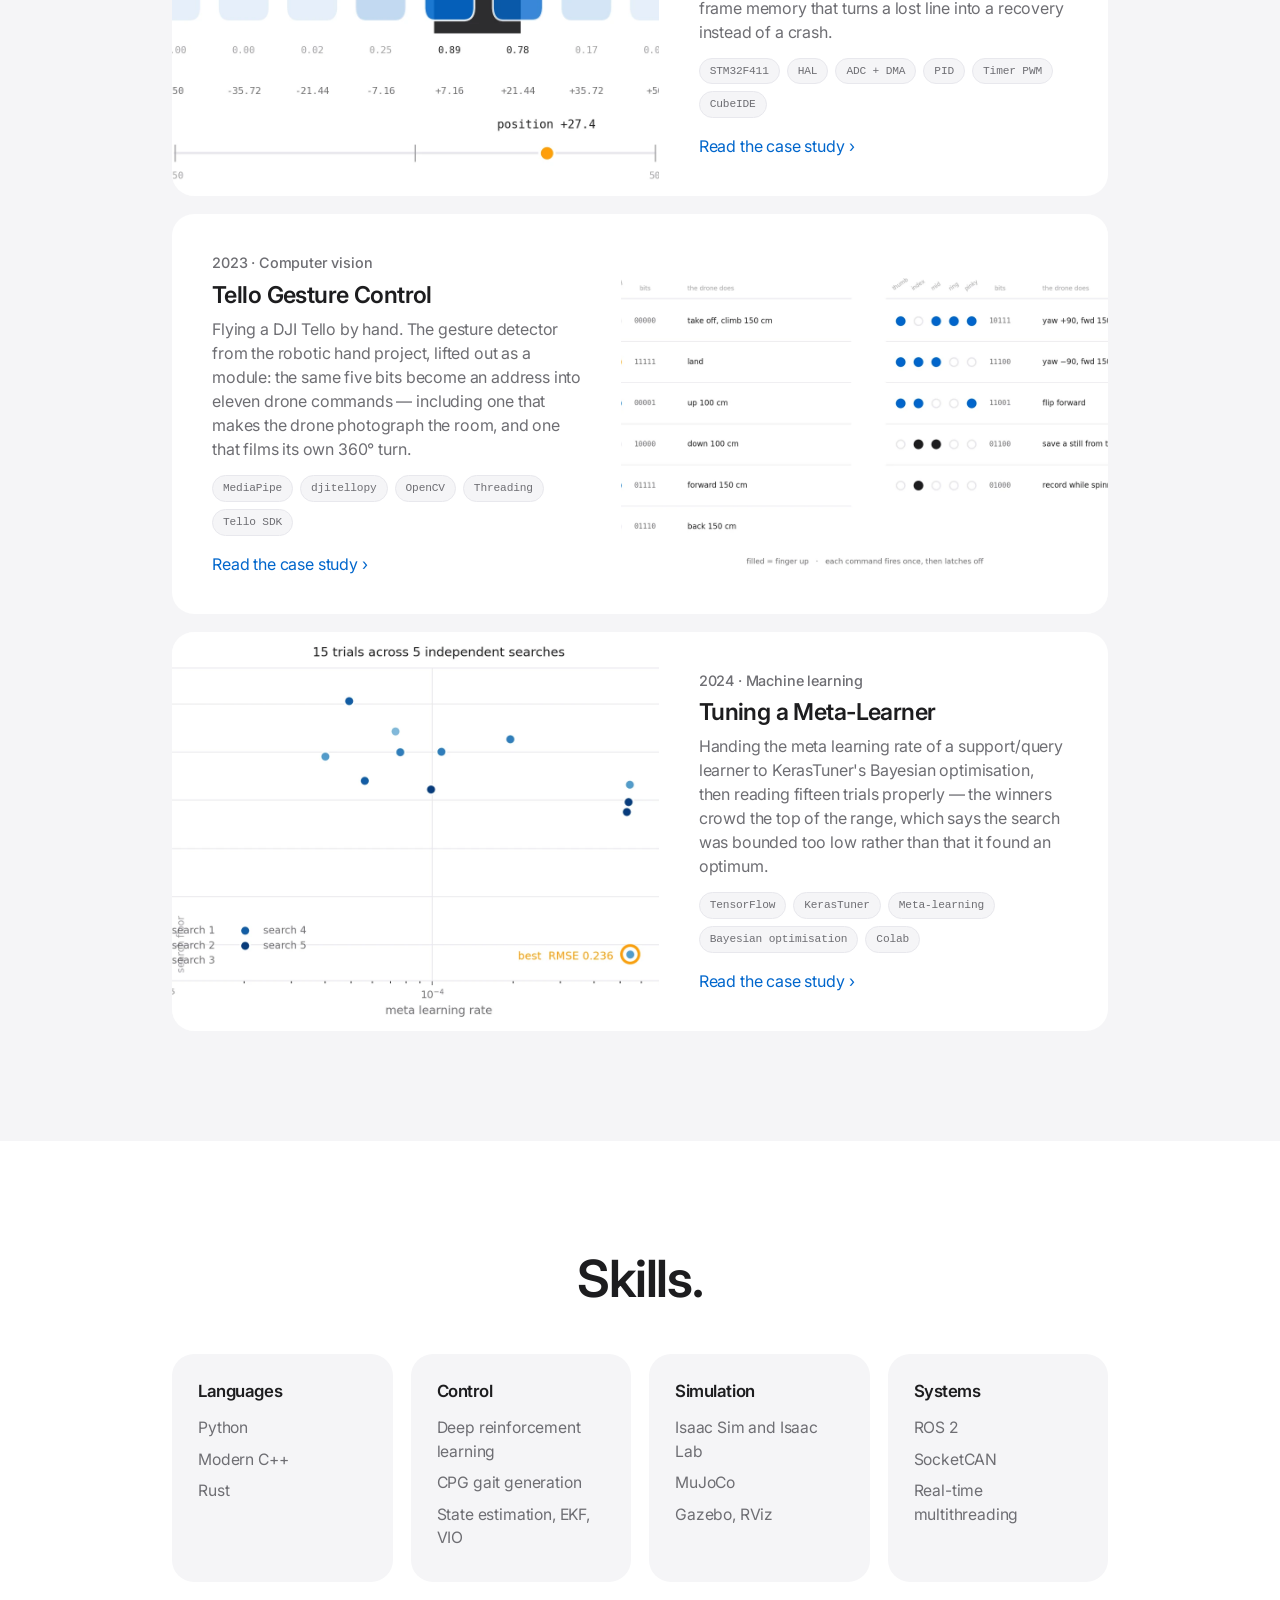
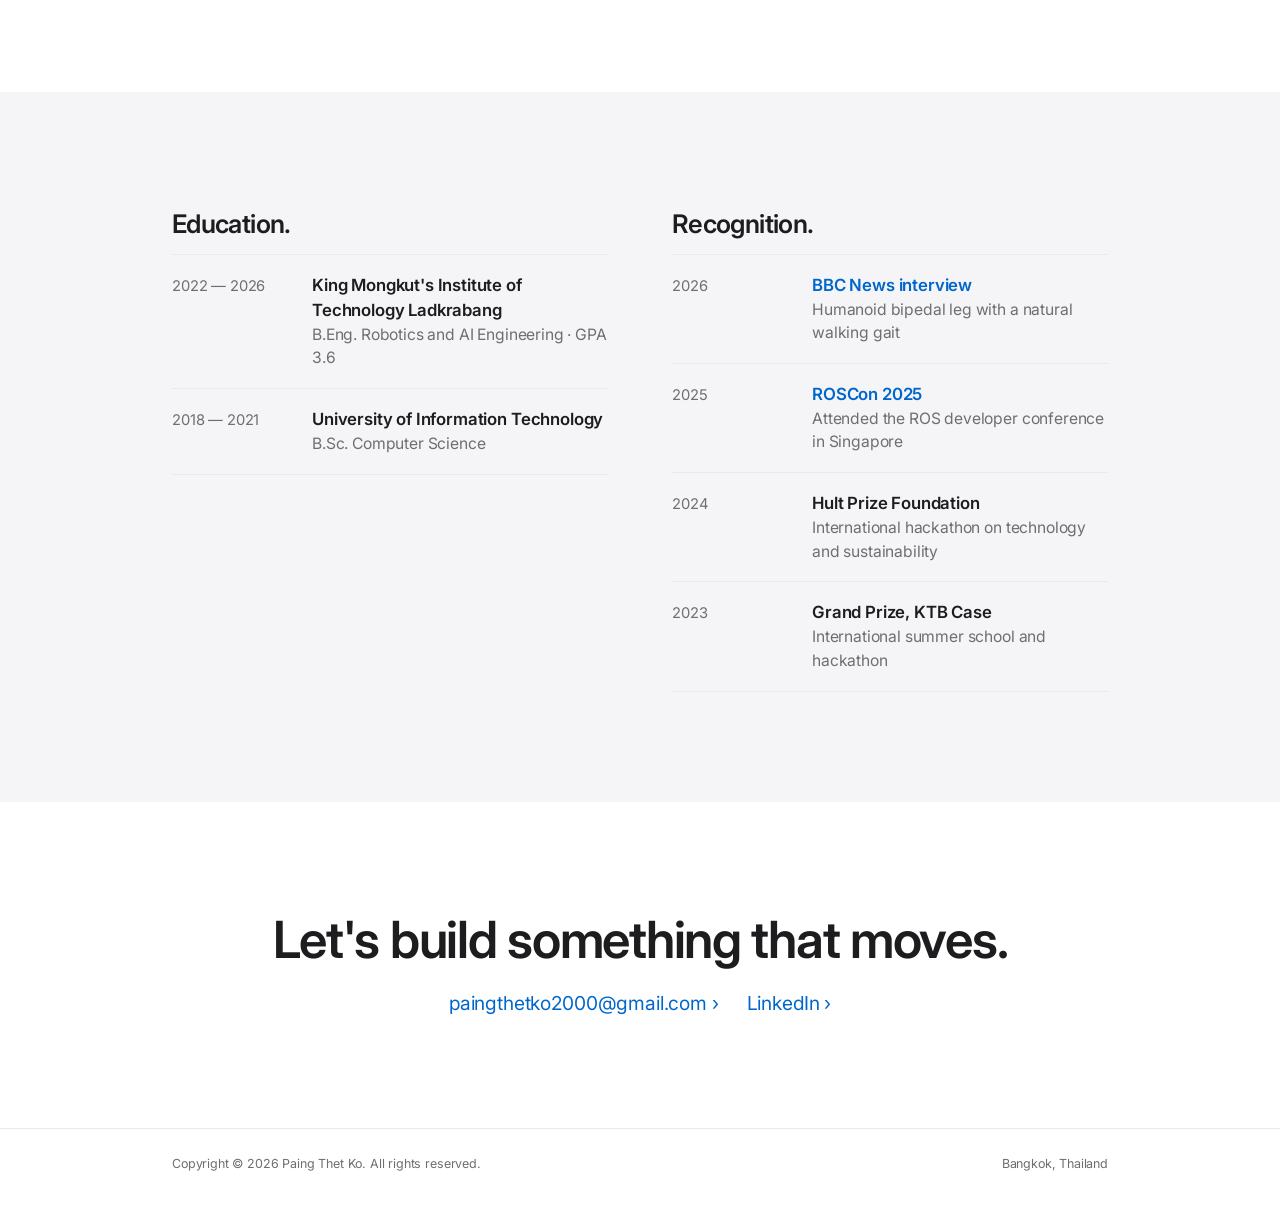
==== commit 681ff948: "Projects: add the meta-learning tuning study A seventh case study at /projects/meta-learning-bayesop" ====
--- a/index.html
+++ b/index.html
@@ -178,6 +178,18 @@
           <span class="more">Read the case study</span>
         </div>
       </a>
+      <a class="pcard wide reveal" href="projects/meta-learning-bayesopt/">
+        <div class="pshot">
+          <img src="projects/meta-learning-bayesopt/media/card.webp" width="1600" height="900" loading="lazy" decoding="async" alt="Scatter plot of test error against meta learning rate across fifteen tuning trials, with the best results crowded at the top of the searched range">
+        </div>
+        <div class="pbody">
+          <div class="when">2024 · Machine learning</div>
+          <h3>Tuning a Meta-Learner</h3>
+          <p>Handing the meta learning rate of a support/query learner to KerasTuner's Bayesian optimisation, then reading fifteen trials properly — the winners crowd the top of the range, which says the search was bounded too low rather than that it found an optimum.</p>
+          <div class="chips"><span>TensorFlow</span><span>KerasTuner</span><span>Meta-learning</span><span>Bayesian optimisation</span><span>Colab</span></div>
+          <span class="more">Read the case study</span>
+        </div>
+      </a>
     </div>
   </div>
 </section>
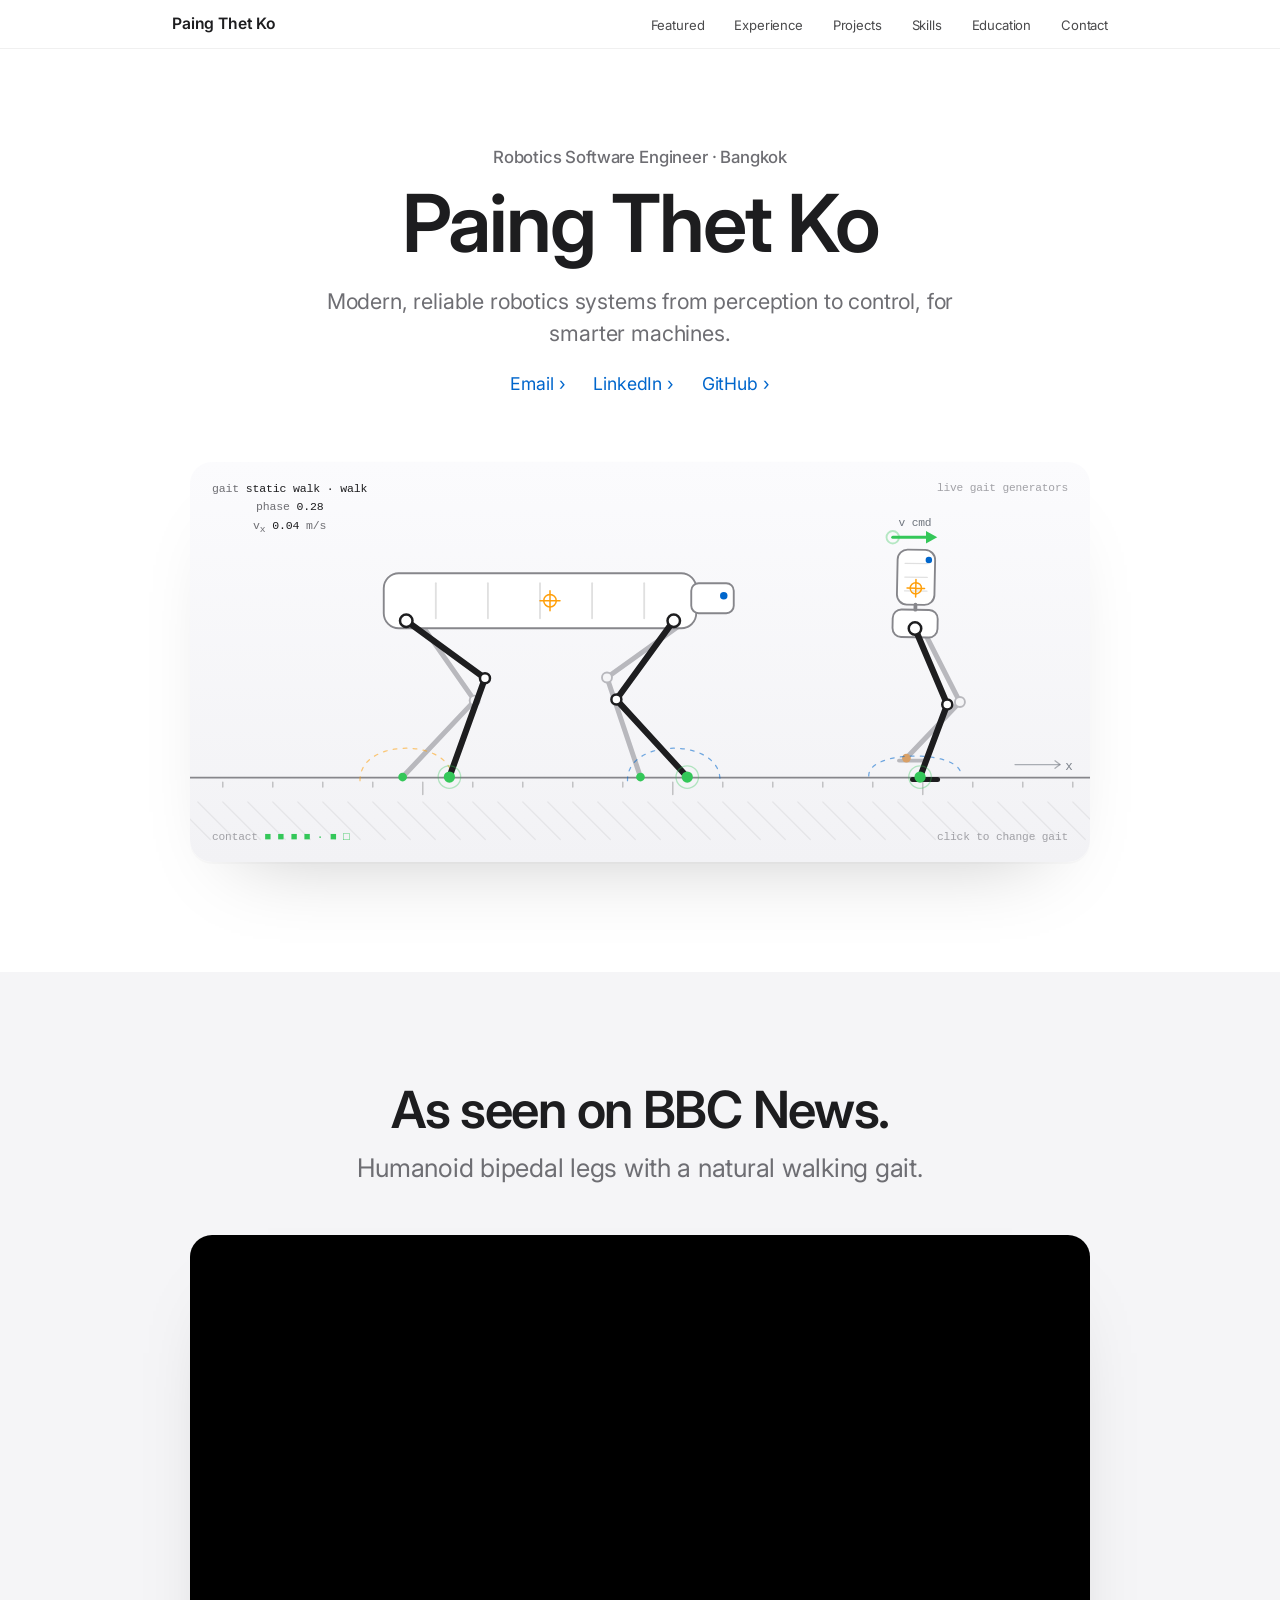
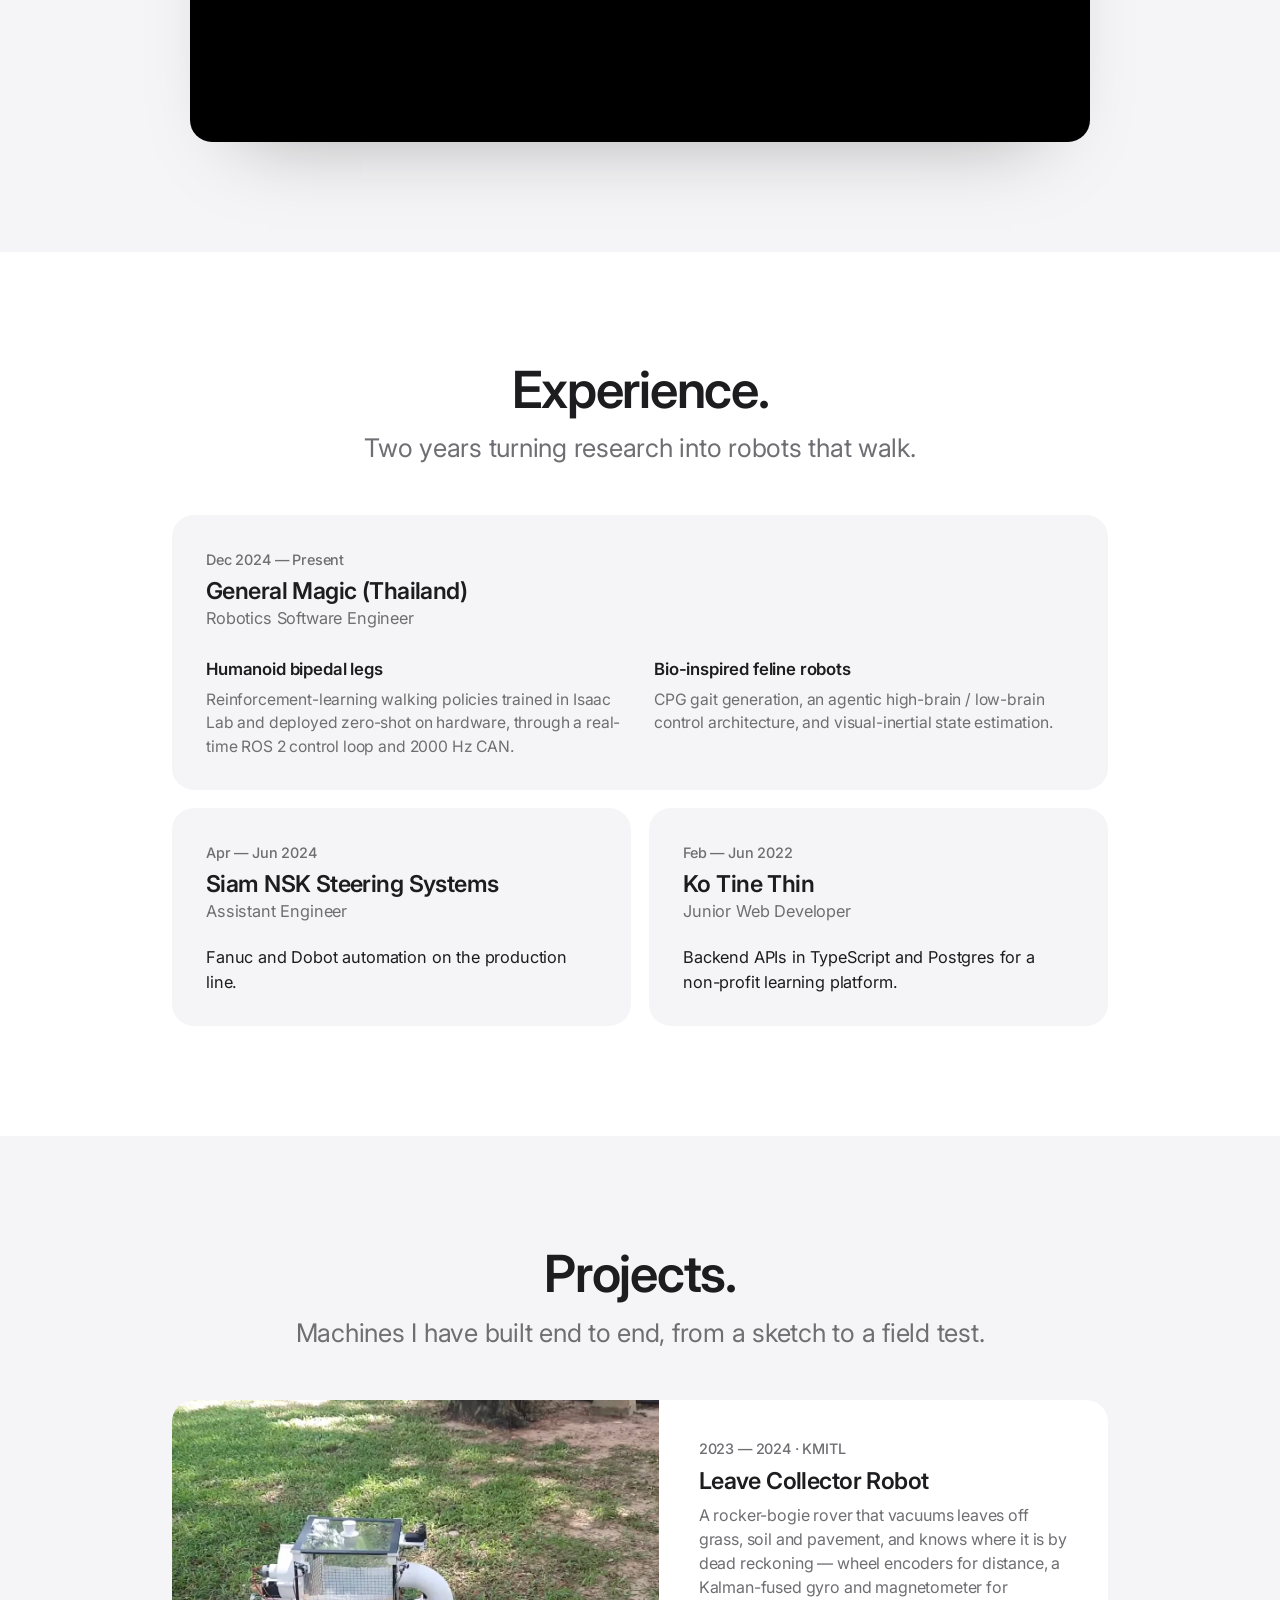
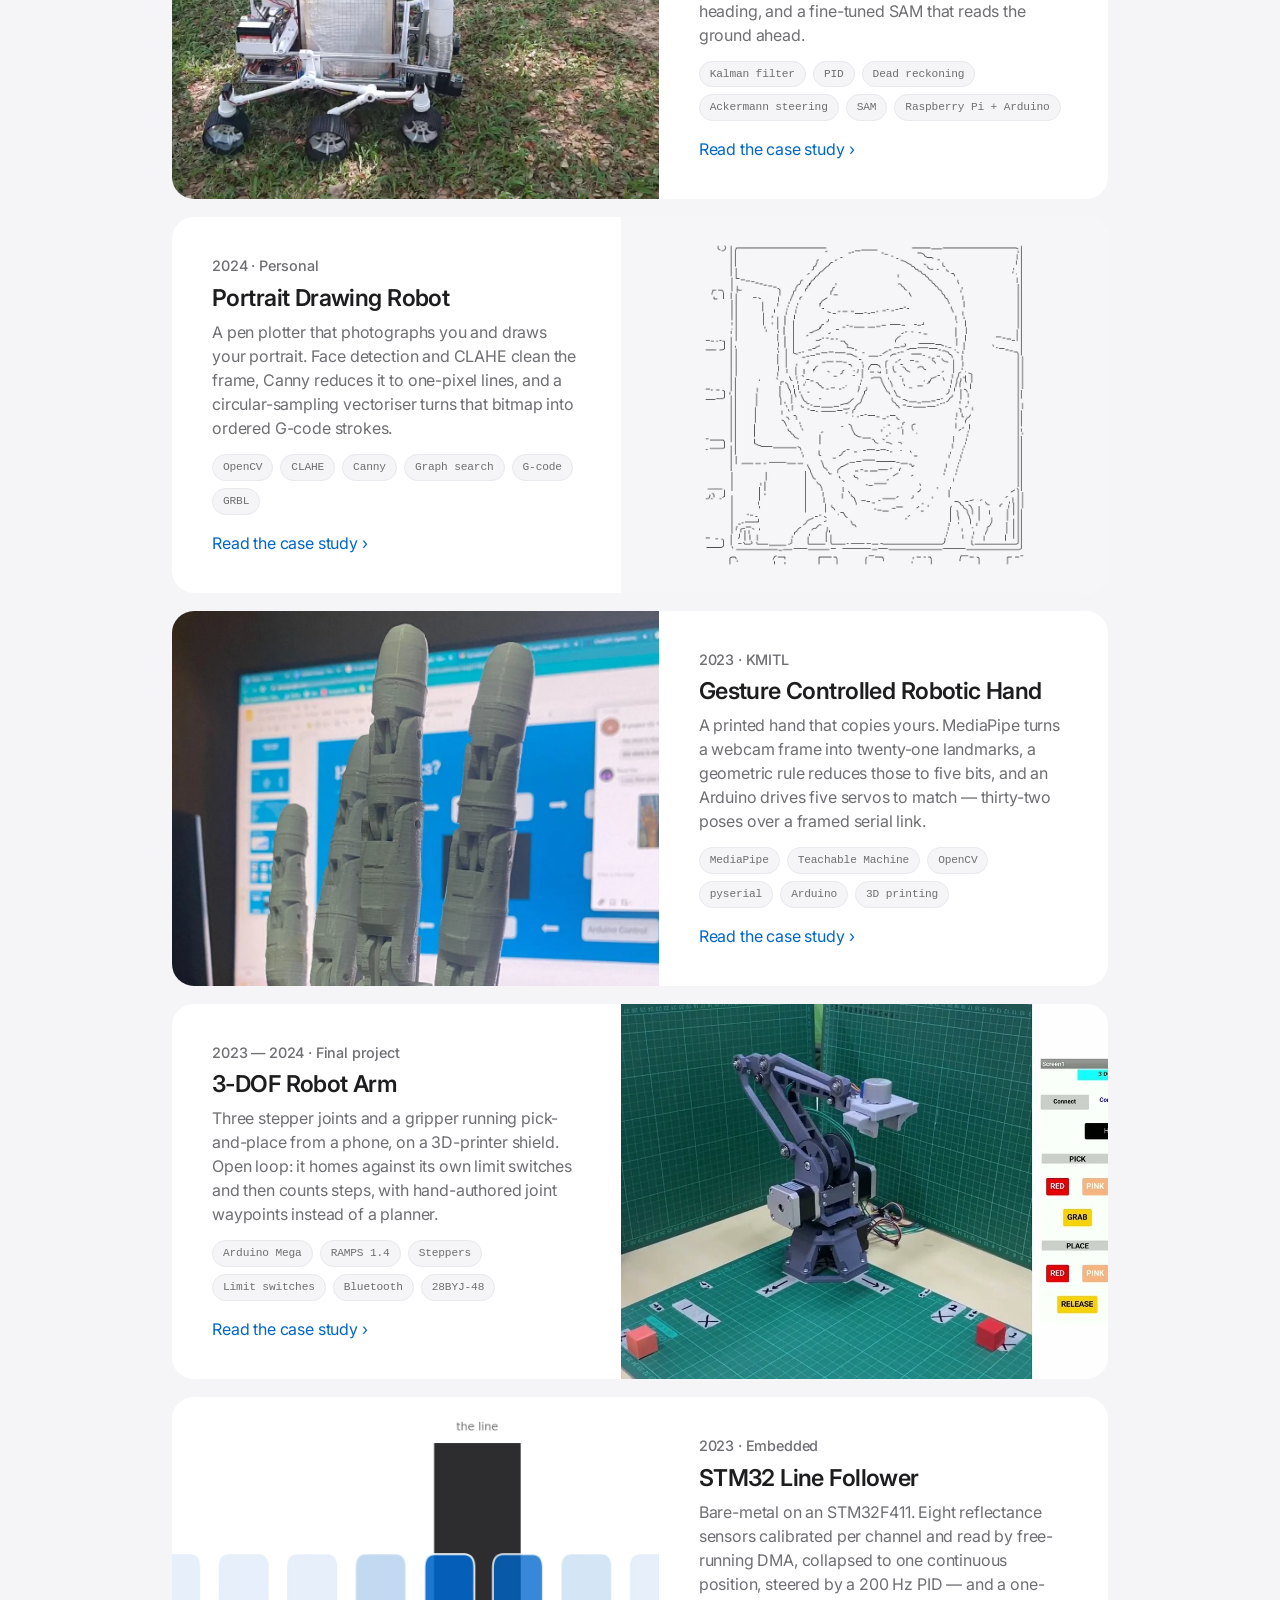
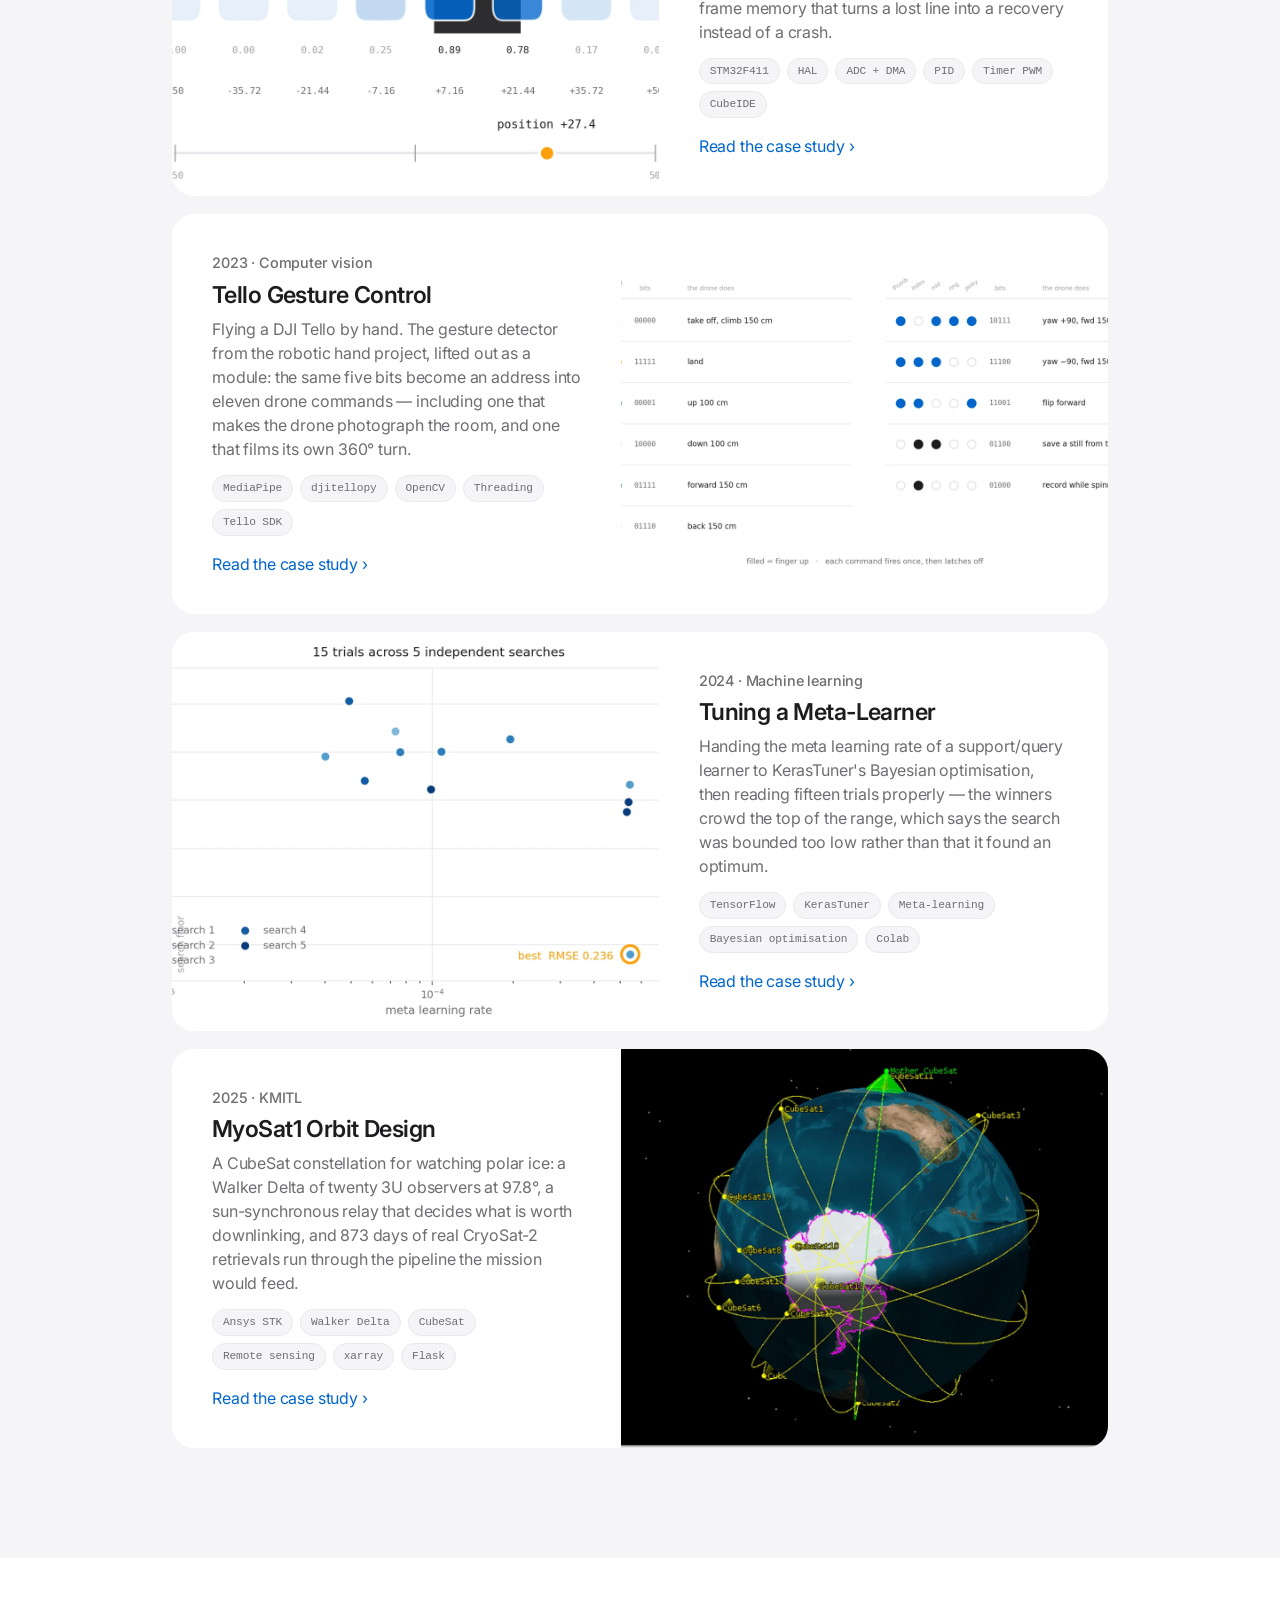
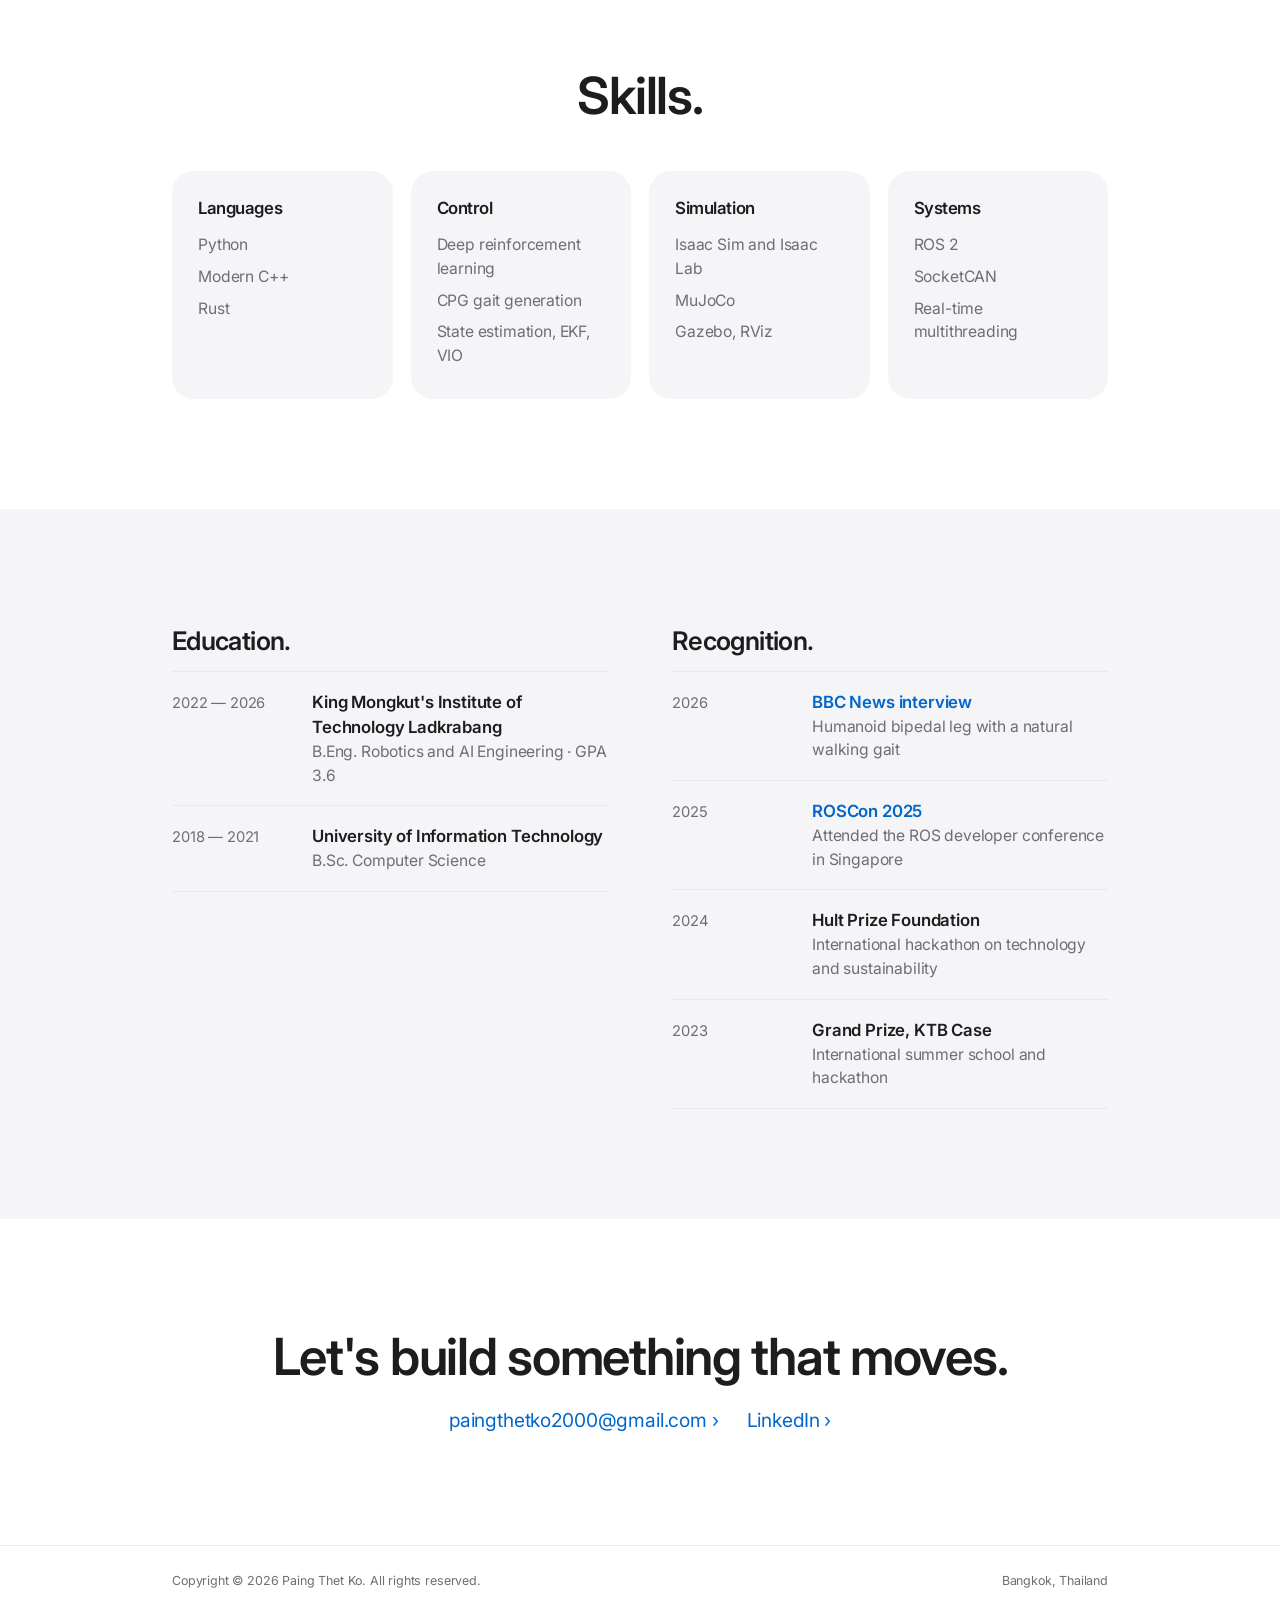
==== commit df39e436: "Projects: add MyoSat1 orbit design An eighth case study at /projects/cubesat-orbit-design/ — a 3U Cu" ====
--- a/index.html
+++ b/index.html
@@ -190,6 +190,18 @@
           <span class="more">Read the case study</span>
         </div>
       </a>
+      <a class="pcard wide flip reveal" href="projects/cubesat-orbit-design/">
+        <div class="pshot">
+          <img src="projects/cubesat-orbit-design/media/card.webp" width="1600" height="900" loading="lazy" decoding="async" alt="An STK view of Earth crossed by twenty CubeSat orbit tracks arching over the pole">
+        </div>
+        <div class="pbody">
+          <div class="when">2025 · KMITL</div>
+          <h3>MyoSat1 Orbit Design</h3>
+          <p>A CubeSat constellation for watching polar ice: a Walker Delta of twenty 3U observers at 97.8°, a sun-synchronous relay that decides what is worth downlinking, and 873 days of real CryoSat-2 retrievals run through the pipeline the mission would feed.</p>
+          <div class="chips"><span>Ansys STK</span><span>Walker Delta</span><span>CubeSat</span><span>Remote sensing</span><span>xarray</span><span>Flask</span></div>
+          <span class="more">Read the case study</span>
+        </div>
+      </a>
     </div>
   </div>
 </section>
